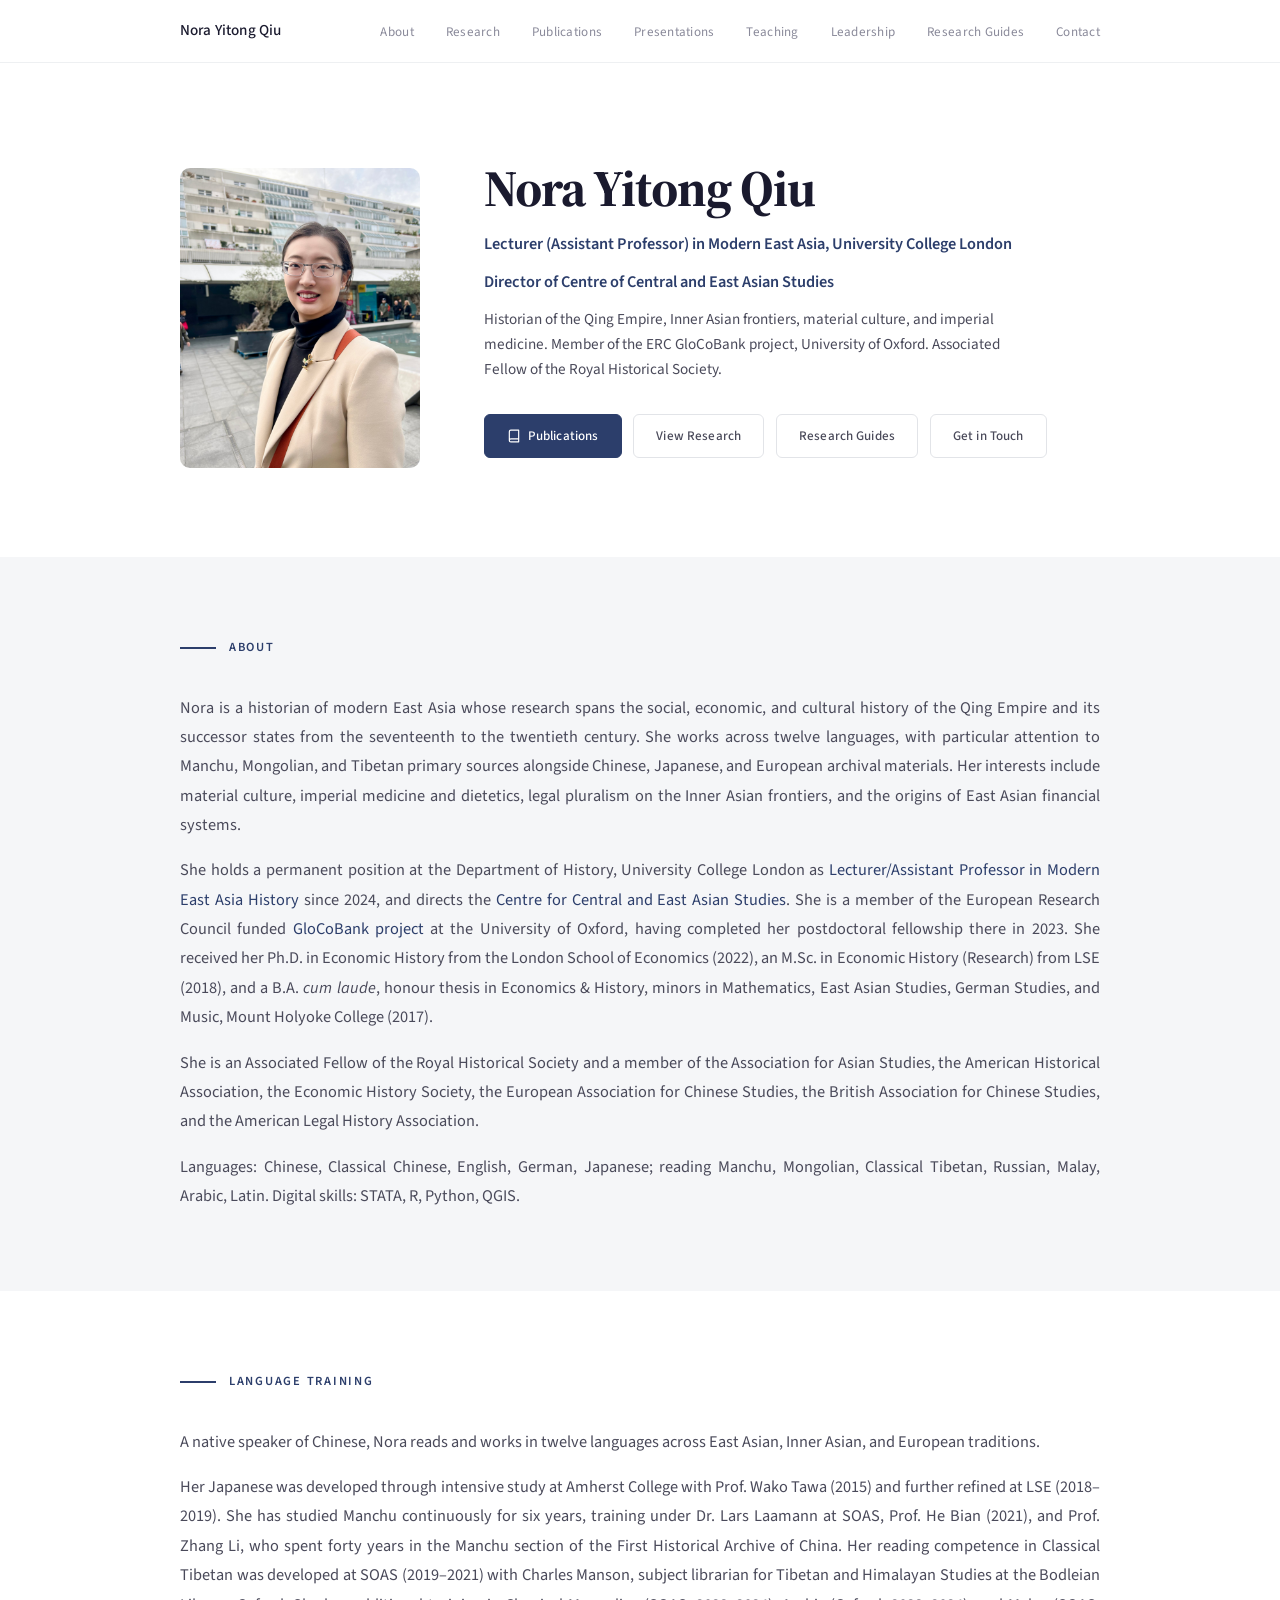
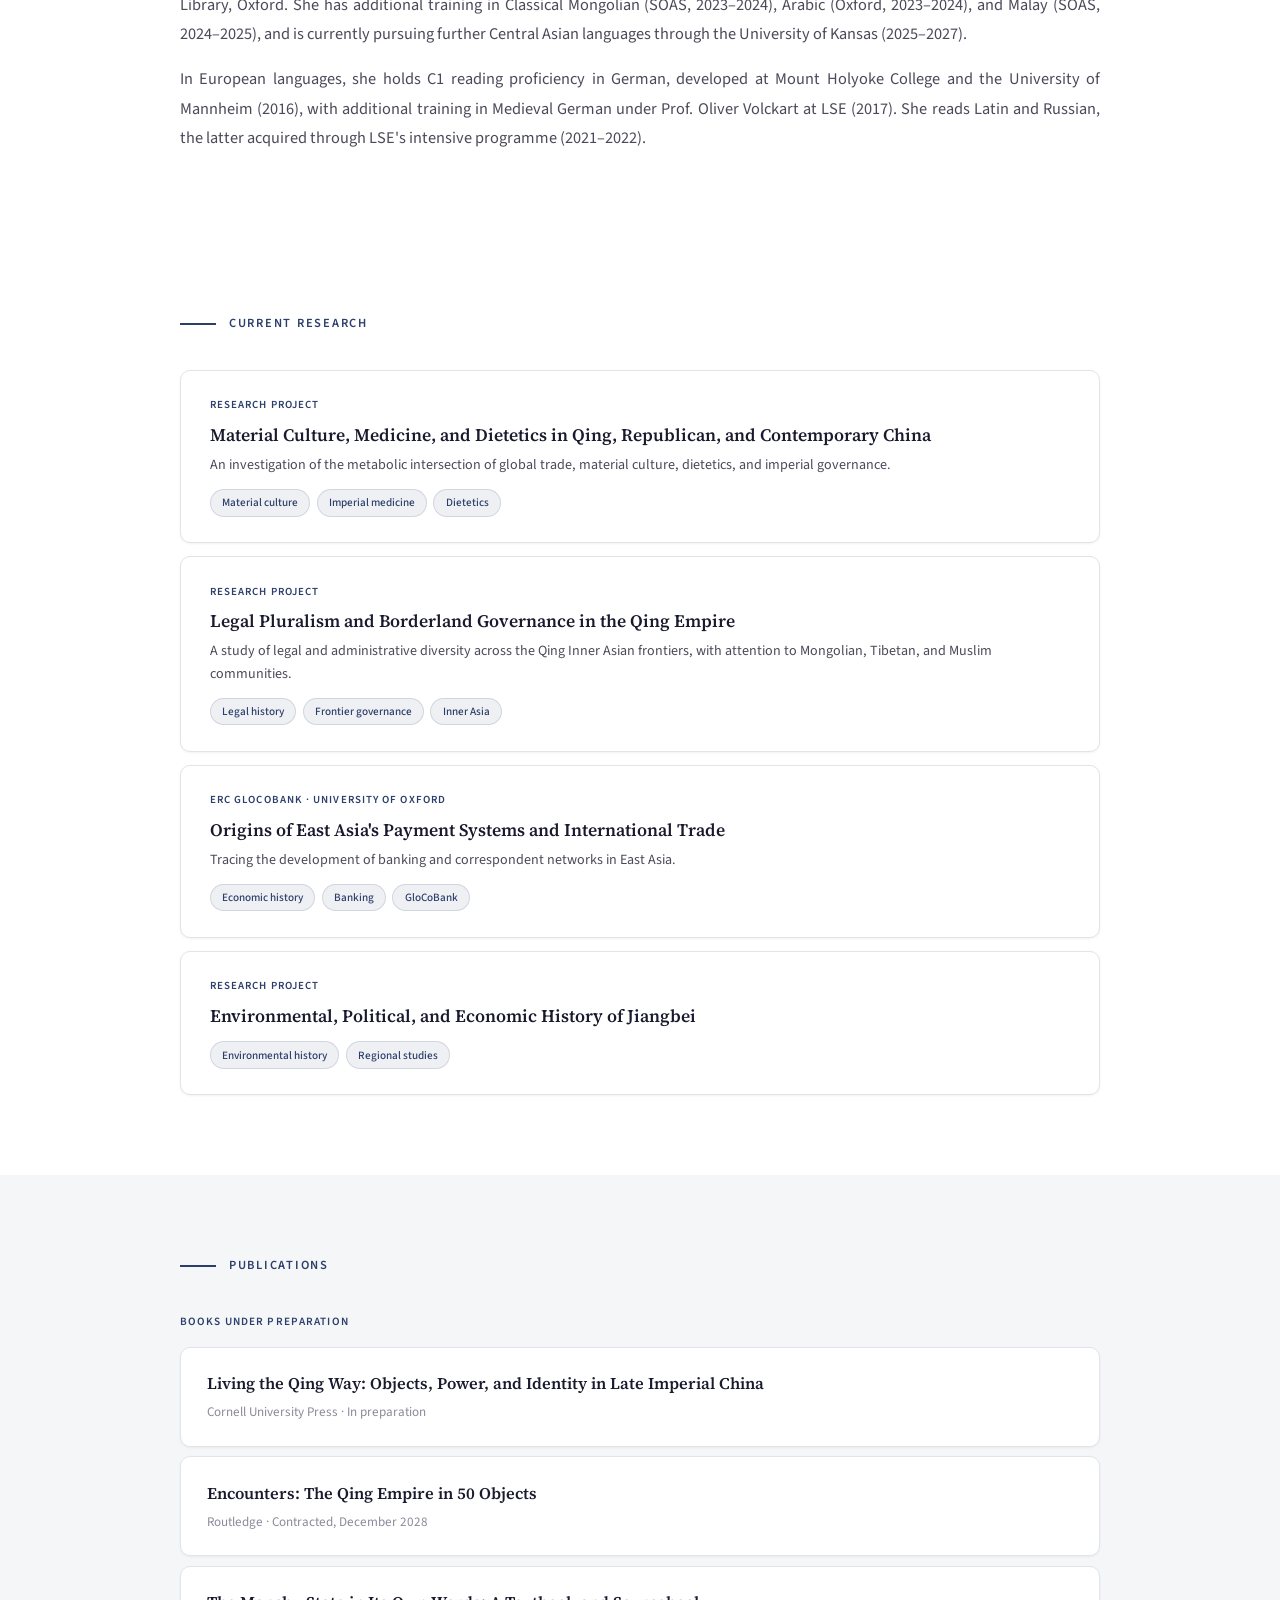
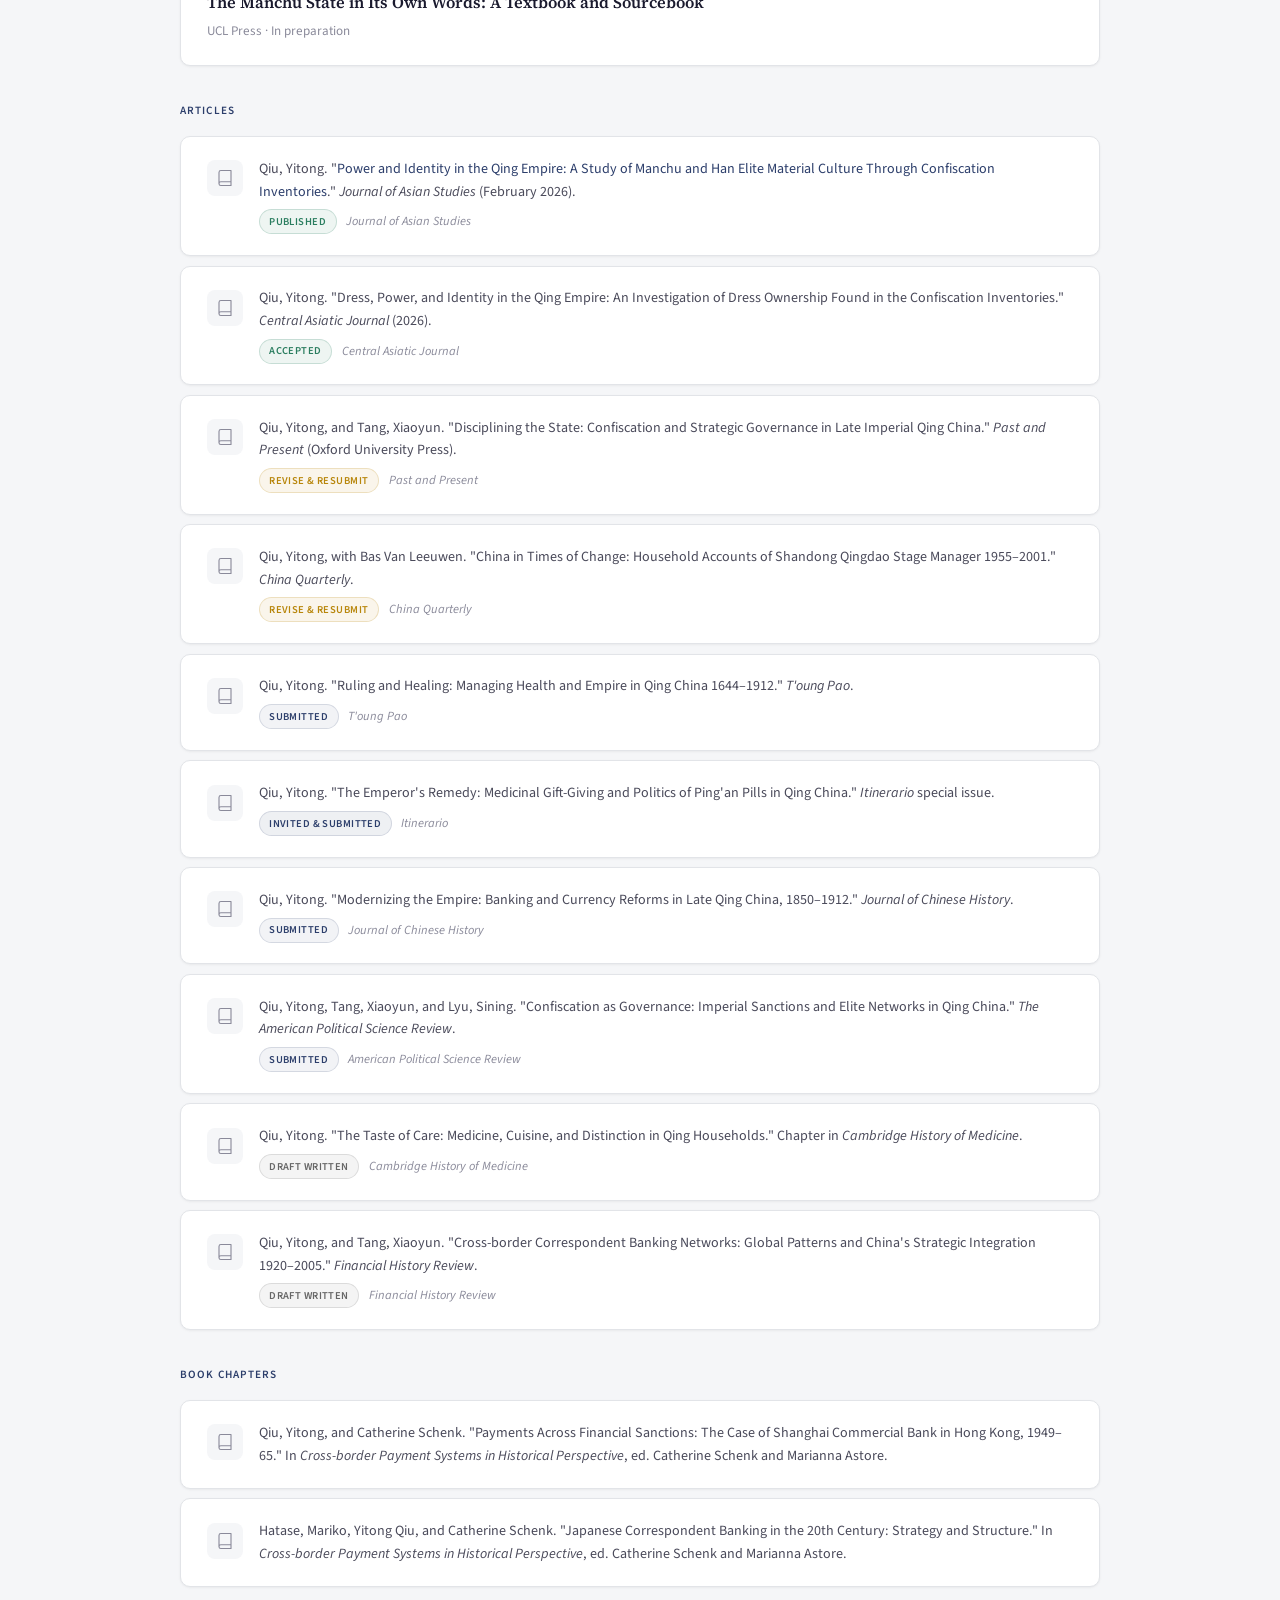
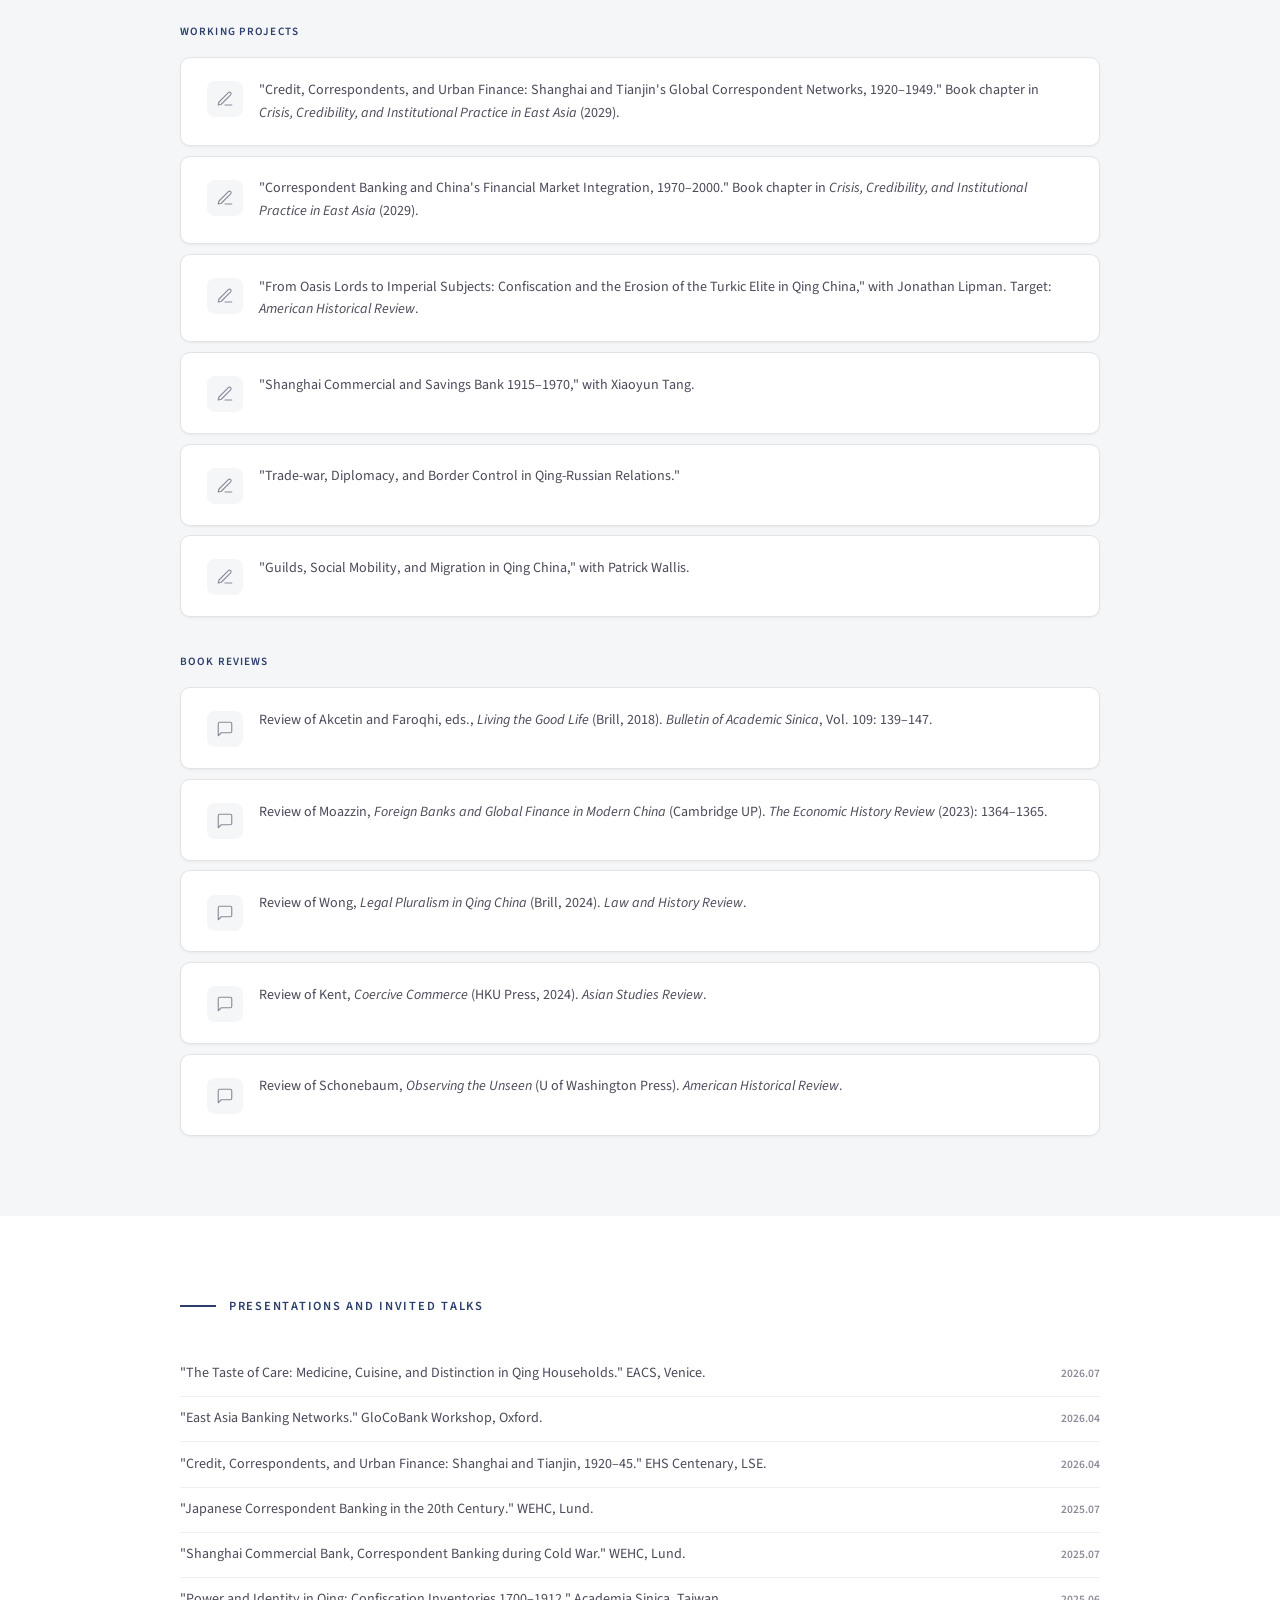
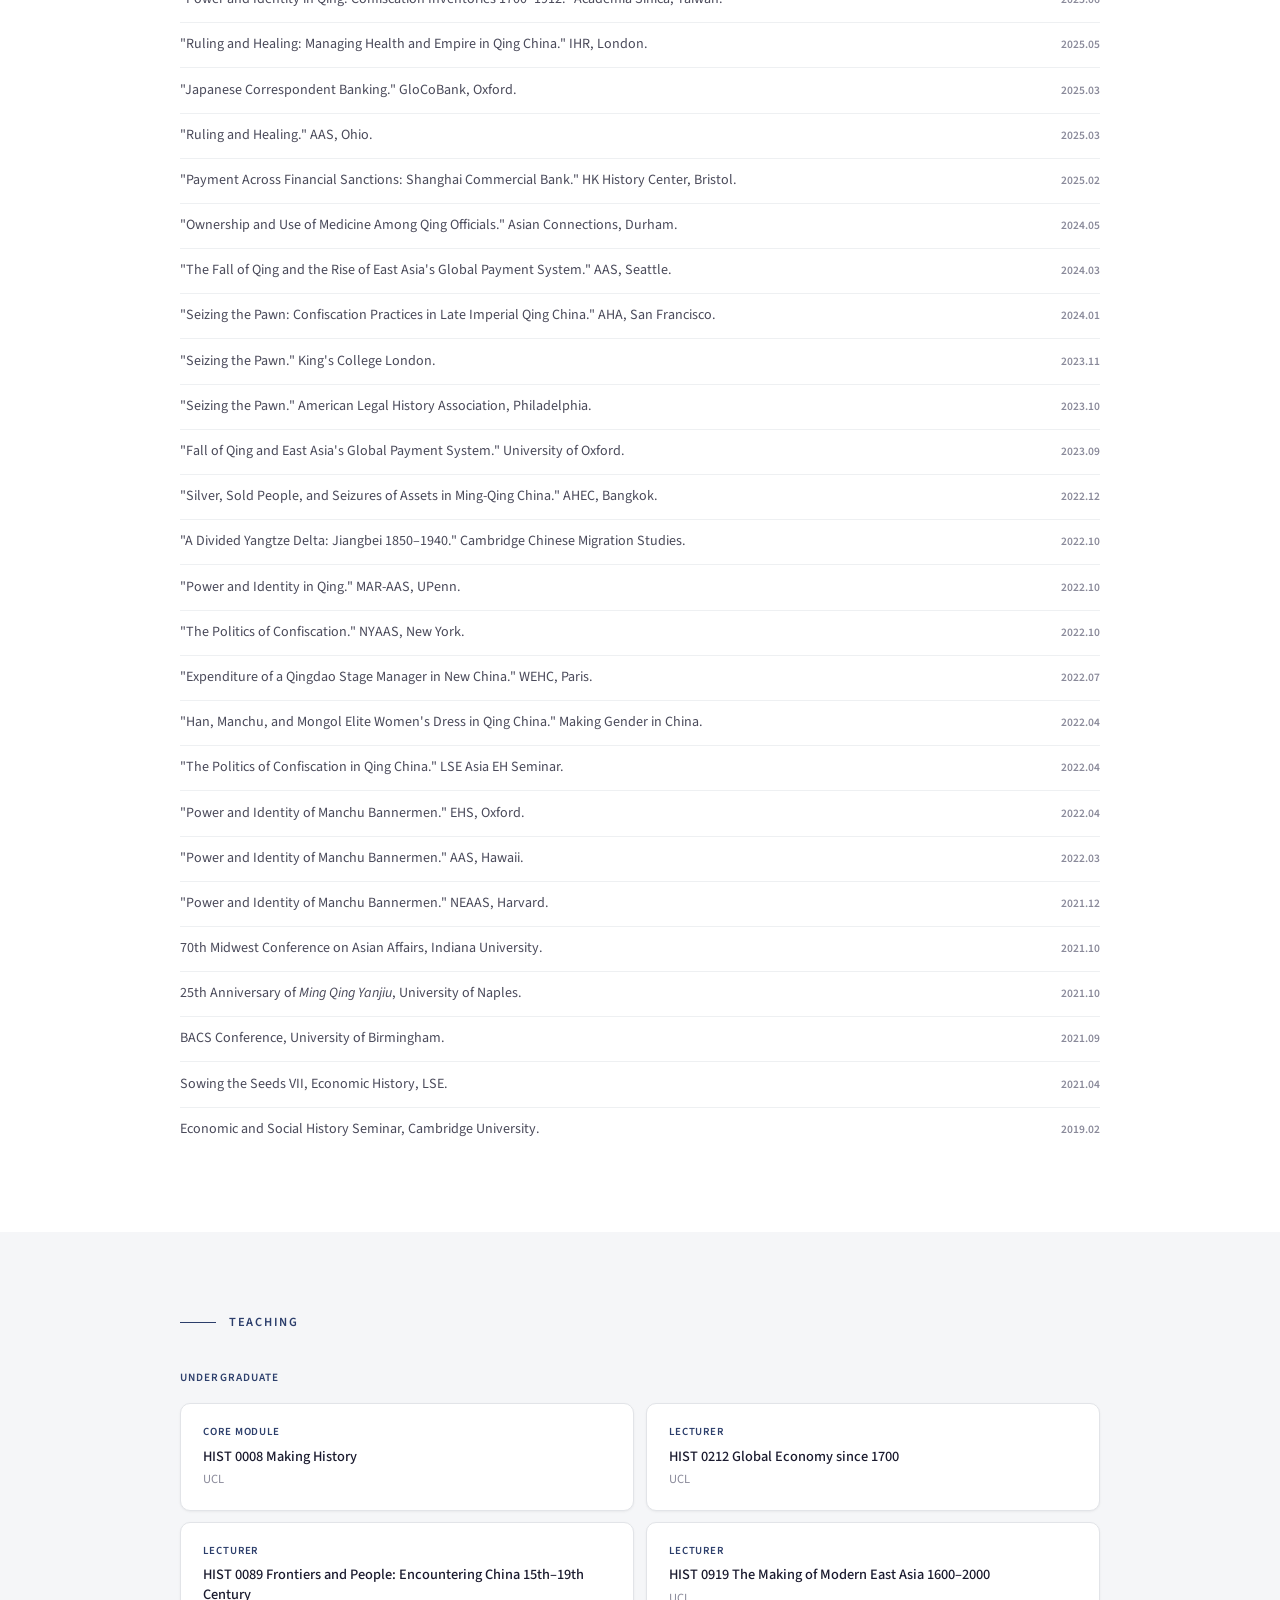
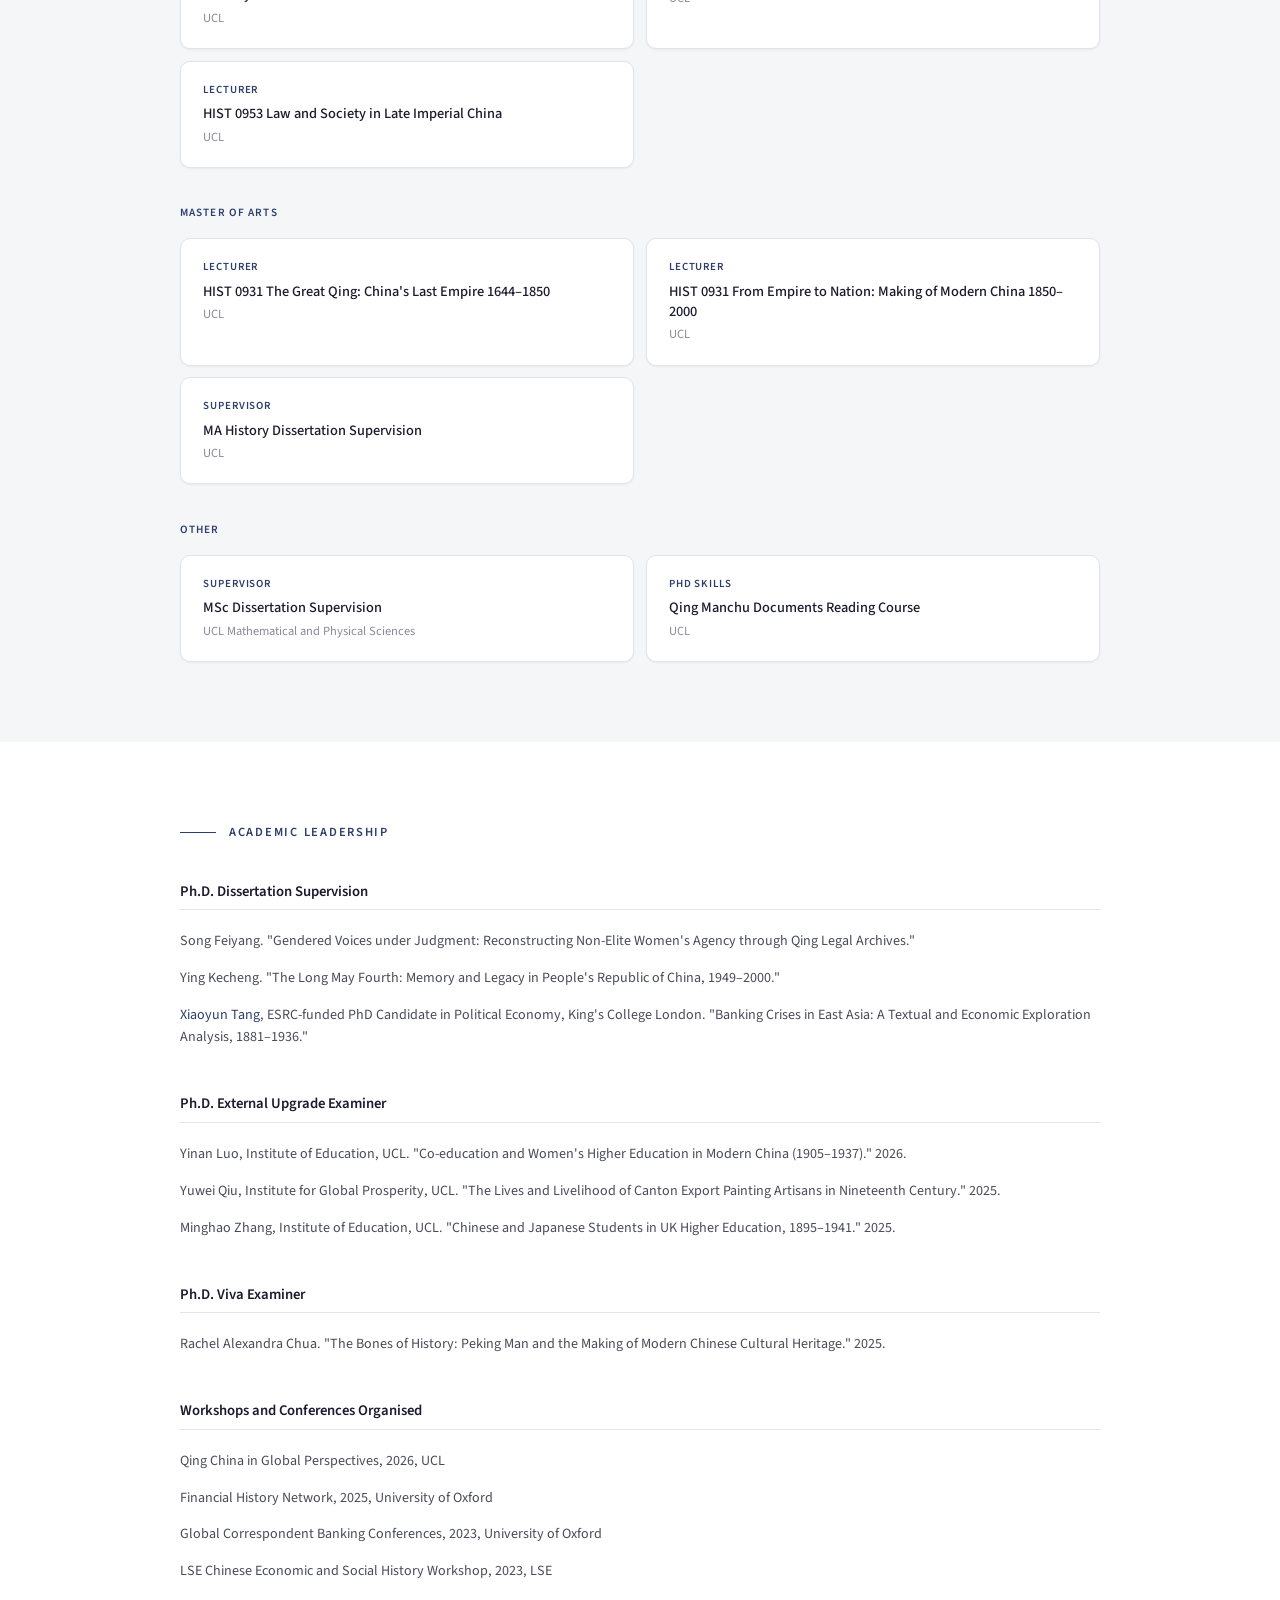
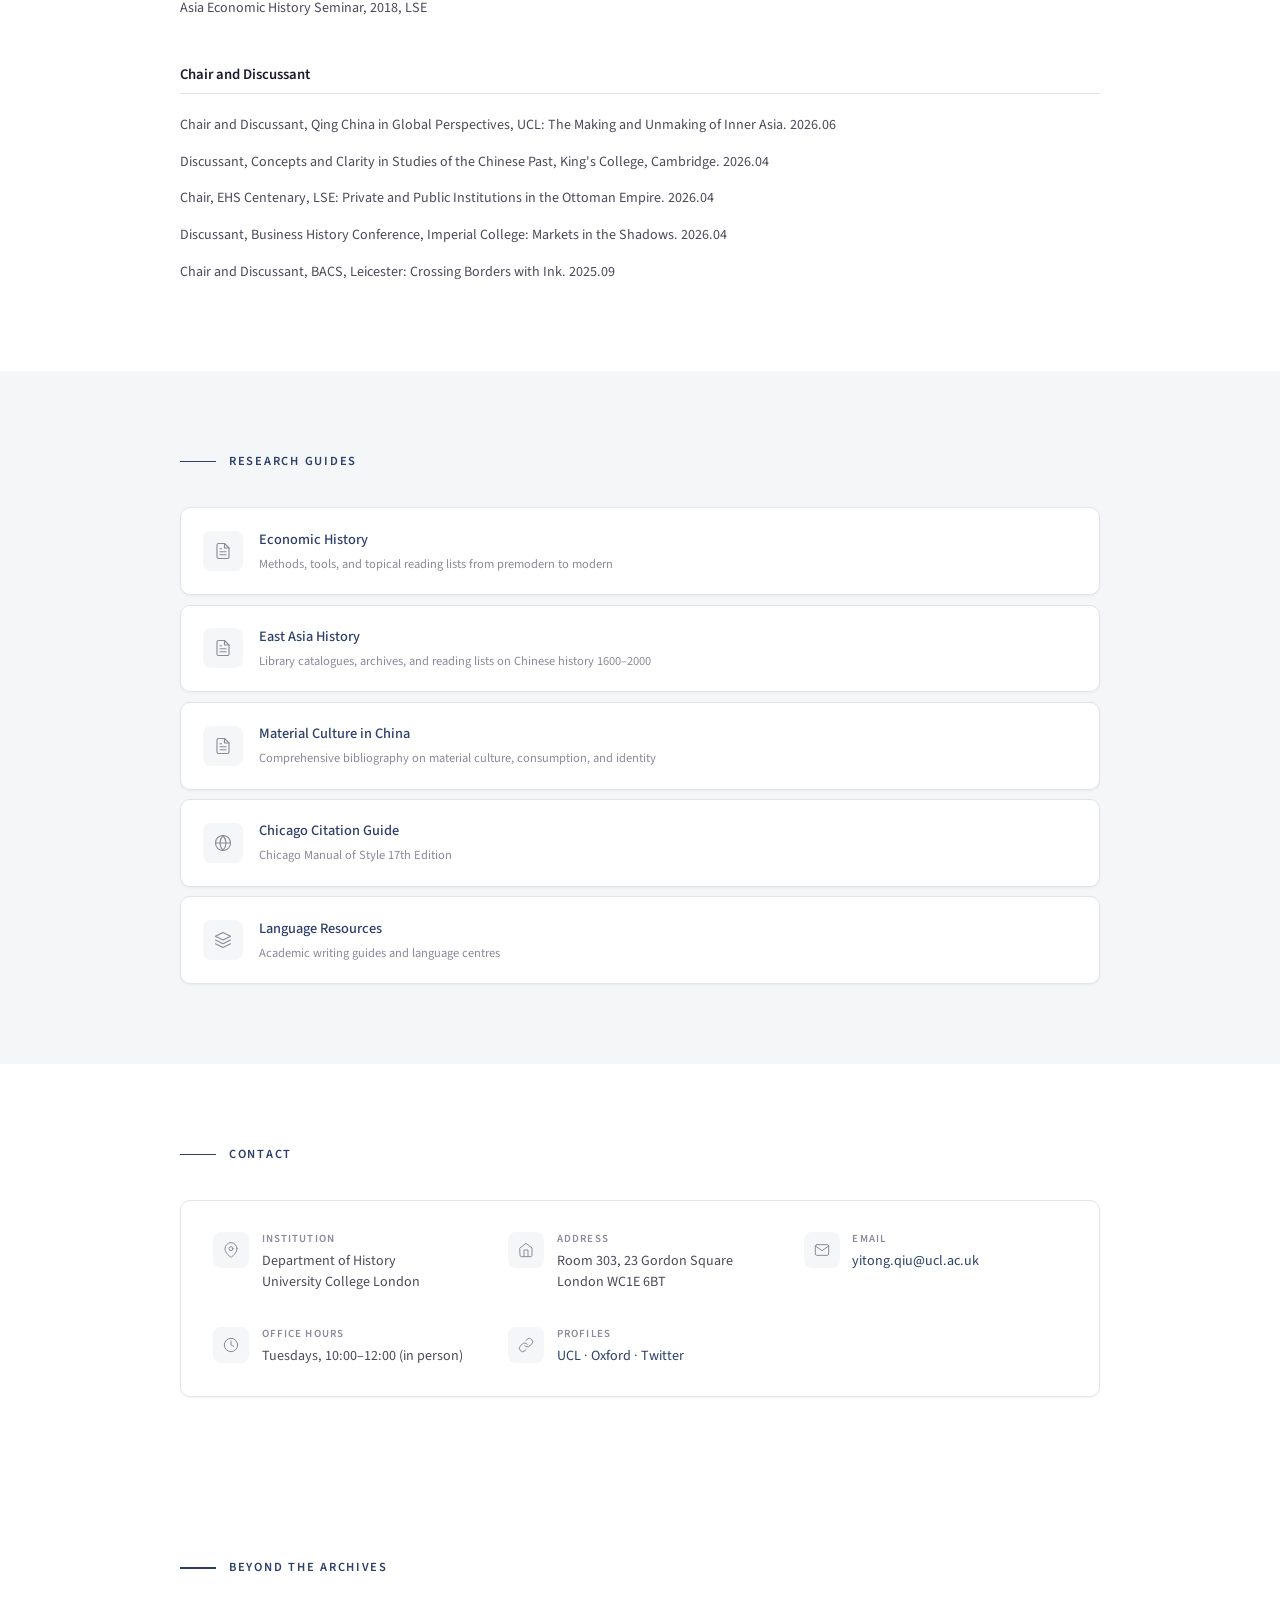
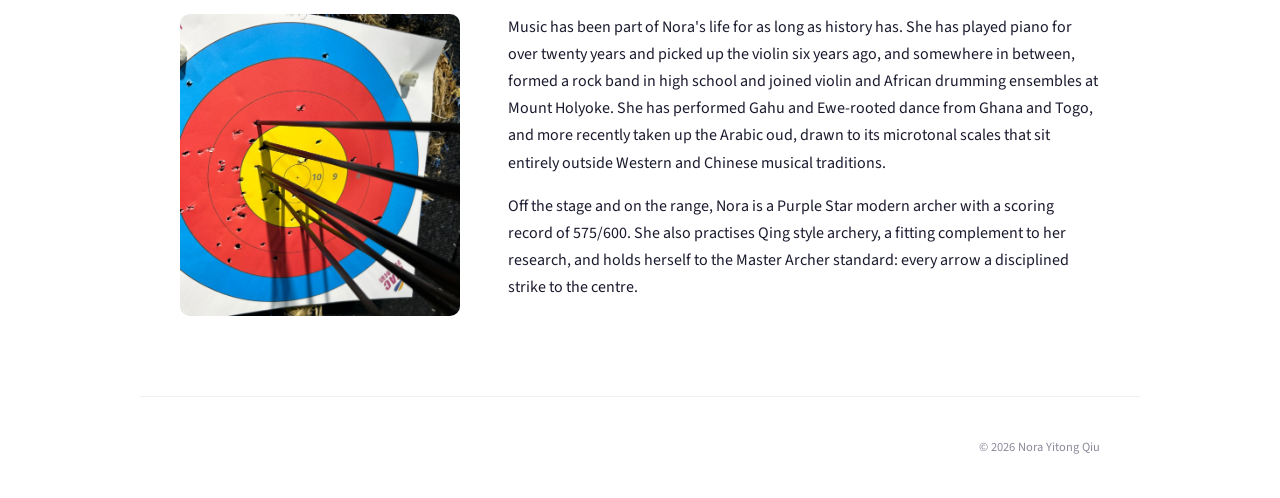
==== index.html @ 31fb81ed "Add files via upload" ====
<!DOCTYPE html>
<html lang="en">
<head>
  <meta charset="UTF-8" />
  <meta name="viewport" content="width=device-width, initial-scale=1.0" />
  <title>Nora Yitong Qiu | Historian</title>
  <link rel="preconnect" href="https://fonts.googleapis.com" />
  <link rel="preconnect" href="https://fonts.gstatic.com" crossorigin />
  <link href="https://fonts.googleapis.com/css2?family=Source+Sans+3:ital,wght@0,300;0,400;0,500;0,600;0,700;1,400;1,500&amp;family=Source+Serif+4:ital,wght@0,400;0,600;0,700;1,400&amp;display=swap" rel="stylesheet" />
  <style>
*, *::before, *::after { margin: 0; padding: 0; box-sizing: border-box; }

:root {
  --bg: #ffffff;
  --bg-alt: #f5f6f8;
  --ink: #1a1a2e;
  --ink-secondary: #4a4a5a;
  --ink-muted: #8a8a9a;
  --accent: #2c3e6b;
  --accent-light: #3d5a99;
  --accent-subtle: rgba(44, 62, 107, 0.08);
  --accent-border: rgba(44, 62, 107, 0.15);
  --green: #2a7d5f;
  --green-bg: rgba(42, 125, 95, 0.08);
  --green-border: rgba(42, 125, 95, 0.2);
  --amber: #b8860b;
  --amber-bg: rgba(184, 134, 11, 0.08);
  --amber-border: rgba(184, 134, 11, 0.2);
  --blue-bg: rgba(44, 62, 107, 0.06);
  --blue-border: rgba(44, 62, 107, 0.15);
  --border: #e2e4e8;
  --border-light: #eef0f2;
  --card-shadow: 0 1px 3px rgba(0,0,0,0.04), 0 1px 2px rgba(0,0,0,0.02);
  --card-radius: 10px;
}

html { scroll-behavior: smooth; font-size: 16px; }

body {
  font-family: 'Source Sans 3', 'Source Sans Pro', -apple-system, BlinkMacSystemFont, 'Segoe UI', sans-serif;
  color: var(--ink);
  background: var(--bg);
  line-height: 1.7;
  -webkit-font-smoothing: antialiased;
  -moz-osx-font-smoothing: grayscale;
}

/* ── NAV ── */
nav {
  position: fixed; top: 0; left: 0; right: 0; z-index: 100;
  background: rgba(255,255,255,0.95);
  backdrop-filter: blur(12px);
  -webkit-backdrop-filter: blur(12px);
  border-bottom: 1px solid var(--border-light);
  transition: box-shadow 0.3s;
}
nav.scrolled { box-shadow: 0 1px 8px rgba(0,0,0,0.06); }
.nav-inner {
  max-width: 1000px; margin: 0 auto;
  display: flex; align-items: center; justify-content: space-between;
  padding: 1.1rem 2.5rem;
}
.nav-name {
  font-size: 0.95rem; font-weight: 500;
  color: var(--ink); text-decoration: none;
  letter-spacing: 0.01em;
}
.nav-links { display: flex; gap: 2rem; list-style: none; }
.nav-links a {
  font-size: 0.82rem; font-weight: 400;
  color: var(--ink-muted); text-decoration: none;
  letter-spacing: 0.02em; transition: color 0.2s;
}
.nav-links a:hover { color: var(--ink); }
.nav-toggle { display: none; background: none; border: none; cursor: pointer; padding: 4px; }
.nav-toggle span { display: block; width: 20px; height: 1.5px; background: var(--ink-secondary); margin: 5px 0; border-radius: 1px; }

/* ── HERO ── */
.hero {
  padding: 10rem 2.5rem 5rem;
  max-width: 1000px; margin: 0 auto;
}
.hero-grid {
  display: grid; grid-template-columns: 240px 1fr; gap: 4rem; align-items: start;
}
.hero-text { min-width: 0; }
.hero h1 {
  font-family: 'Source Serif 4', 'Source Serif Pro', Georgia, 'Times New Roman', serif;
  font-size: 3.2rem; font-weight: 700;
  color: var(--ink); line-height: 1.1;
  margin-bottom: 1rem; letter-spacing: -0.02em;
}
.hero-subtitle {
  font-size: 1.02rem; font-weight: 600;
  color: var(--accent); line-height: 1.5;
  margin-bottom: 0.8rem;
}
.hero-desc {
  font-size: 0.95rem; color: var(--ink-secondary);
  line-height: 1.65; max-width: 560px; margin-bottom: 2rem;
}
.hero-photo { flex-shrink: 0; padding-top: 0.5rem; order: -1; }
.hero-photo img {
  width: 240px; height: 300px; object-fit: cover;
  border-radius: var(--card-radius);
}
.hero-actions { display: flex; gap: 0.7rem; flex-wrap: wrap; }
.btn {
  display: inline-flex; align-items: center; gap: 0.4rem;
  padding: 0.6rem 1.4rem;
  font-family: inherit; font-size: 0.82rem; font-weight: 500;
  text-decoration: none; border-radius: 6px;
  letter-spacing: 0.01em; transition: all 0.2s; cursor: pointer;
}
.btn-primary {
  background: var(--accent); color: #fff; border: 1px solid var(--accent);
}
.btn-primary:hover { background: #243356; border-color: #243356; }
.btn-secondary {
  background: transparent; color: var(--ink-secondary); border: 1px solid var(--border);
}
.btn-secondary:hover { border-color: var(--ink-muted); color: var(--ink); }

/* ── SECTIONS ── */
.section-white { background: var(--bg); }
.section-gray { background: var(--bg-alt); }

.section-inner {
  max-width: 1000px; margin: 0 auto;
  padding: 5rem 2.5rem;
}

/* ── SECTION LABEL (line + uppercase) ── */
.section-label {
  display: flex; align-items: center; gap: 0.8rem;
  margin-bottom: 2.2rem;
}
.section-label::before {
  content: '';
  width: 36px; height: 1.5px;
  background: var(--accent);
  flex-shrink: 0;
}
.section-label h2 {
  font-size: 0.78rem; font-weight: 600;
  text-transform: uppercase; letter-spacing: 0.14em;
  color: var(--accent);
}

/* ── SUB LABEL ── */
.sub-label {
  font-size: 0.7rem; font-weight: 600;
  text-transform: uppercase; letter-spacing: 0.1em;
  color: var(--accent);
  margin-bottom: 1rem; margin-top: 2.2rem;
}
.sub-label:first-child { margin-top: 0; }

/* ── ABOUT ── */
.about-text {
  max-width: 100%;
  font-size: 1.02rem; color: var(--ink-secondary);
  line-height: 1.8;
  text-align: justify;
}
.about-text p + p { margin-top: 1rem; }
.about-text a { color: var(--accent); text-decoration: none; }
.about-text a:hover { text-decoration: underline; }

/* ── CARDS (generic) ── */
.card {
  background: var(--bg);
  border: 1px solid var(--border);
  border-radius: var(--card-radius);
  padding: 1.5rem 1.7rem;
  box-shadow: var(--card-shadow);
}
.card + .card { margin-top: 0.8rem; }

/* ── RESEARCH CARDS ── */
.research-card {
  background: var(--bg);
  border: 1px solid var(--border);
  border-radius: var(--card-radius);
  padding: 1.6rem 1.8rem;
  box-shadow: var(--card-shadow);
  margin-bottom: 0.8rem;
}
.research-card:last-child { margin-bottom: 0; }
.research-card-label {
  font-size: 0.68rem; font-weight: 600;
  text-transform: uppercase; letter-spacing: 0.1em;
  color: var(--accent); margin-bottom: 0.5rem;
}
.research-card-title {
  font-family: 'Source Serif 4', 'Source Serif Pro', Georgia, serif;
  font-size: 1.1rem; font-weight: 600;
  color: var(--ink); line-height: 1.4; margin-bottom: 0.4rem;
}
.research-card-desc {
  font-size: 0.88rem; color: var(--ink-secondary); line-height: 1.6;
}
.tags { display: flex; gap: 0.4rem; flex-wrap: wrap; margin-top: 0.8rem; }
.tag {
  font-size: 0.7rem; font-weight: 500;
  padding: 0.2rem 0.7rem; border-radius: 999px;
  background: var(--accent-subtle); color: var(--accent);
  border: 1px solid var(--accent-border);
}

/* ── PUBLICATION ── */
.pub-item {
  background: var(--bg);
  border: 1px solid var(--border);
  border-radius: var(--card-radius);
  padding: 1.3rem 1.6rem;
  box-shadow: var(--card-shadow);
  margin-bottom: 0.6rem;
  display: flex; gap: 1rem; align-items: flex-start;
}
.pub-item:last-child { margin-bottom: 0; }
.pub-icon {
  flex-shrink: 0; width: 36px; height: 36px;
  background: var(--bg-alt); border-radius: 8px;
  display: flex; align-items: center; justify-content: center;
  margin-top: 0.15rem;
}
.pub-icon svg { width: 18px; height: 18px; color: var(--ink-muted); }
.pub-content { flex: 1; min-width: 0; }
.pub-citation {
  font-size: 0.88rem; color: var(--ink-secondary); line-height: 1.6;
}
.pub-citation em { font-style: italic; }
.pub-citation a { color: var(--accent); text-decoration: none; }
.pub-citation a:hover { text-decoration: underline; }
.pub-meta { display: flex; align-items: center; gap: 0.6rem; margin-top: 0.4rem; flex-wrap: wrap; }
.pub-status {
  display: inline-block;
  font-size: 0.66rem; font-weight: 600;
  text-transform: uppercase; letter-spacing: 0.04em;
  padding: 0.15rem 0.6rem; border-radius: 999px;
}
.pub-status.published { background: var(--green-bg); color: var(--green); border: 1px solid var(--green-border); }
.pub-status.accepted { background: var(--green-bg); color: var(--green); border: 1px solid var(--green-border); }
.pub-status.rr { background: var(--amber-bg); color: var(--amber); border: 1px solid var(--amber-border); }
.pub-status.submitted { background: var(--blue-bg); color: var(--accent); border: 1px solid var(--blue-border); }
.pub-status.invited { background: var(--accent-subtle); color: var(--accent); border: 1px solid var(--accent-border); }
.pub-status.draft { background: rgba(120,120,120,0.08); color: #666; border: 1px solid rgba(120,120,120,0.2); }
.pub-journal {
  font-size: 0.78rem; color: var(--ink-muted); font-style: italic;
}

/* ── BOOKS ── */
.book-card {
  background: var(--bg);
  border: 1px solid var(--border);
  border-radius: var(--card-radius);
  padding: 1.4rem 1.6rem;
  box-shadow: var(--card-shadow);
  margin-bottom: 0.6rem;
}
.book-card:last-child { margin-bottom: 0; }
.book-title {
  font-family: 'Source Serif 4', 'Source Serif Pro', Georgia, serif;
  font-size: 1.02rem; font-weight: 600;
  color: var(--ink); margin-bottom: 0.2rem;
}
.book-press { font-size: 0.82rem; color: var(--ink-muted); }

/* ── PRESENTATIONS ── */
.pres-item {
  padding: 0.7rem 0; border-bottom: 1px solid var(--border-light);
  font-size: 0.88rem; color: var(--ink-secondary); line-height: 1.55;
  display: flex; justify-content: space-between; gap: 1.5rem; align-items: baseline;
}
.pres-item:last-child { border-bottom: none; }
.pres-text { flex: 1; }
.pres-year {
  font-size: 0.72rem; color: var(--ink-muted); font-weight: 600;
  font-variant-numeric: tabular-nums; white-space: nowrap;
}

/* ── TEACHING ── */
.teaching-grid {
  display: grid; grid-template-columns: 1fr 1fr; gap: 0.7rem;
}
.teaching-card {
  background: var(--bg);
  border: 1px solid var(--border);
  border-radius: var(--card-radius);
  padding: 1.2rem 1.4rem;
  box-shadow: var(--card-shadow);
}
.teaching-role {
  font-size: 0.68rem; font-weight: 600;
  text-transform: uppercase; letter-spacing: 0.08em;
  color: var(--accent); margin-bottom: 0.3rem;
}
.teaching-course {
  font-size: 0.9rem; color: var(--ink); font-weight: 500; line-height: 1.4;
}
.teaching-course a { color: var(--accent); text-decoration: none; }
.teaching-course a:hover { text-decoration: underline; }
.teaching-inst { font-size: 0.78rem; color: var(--ink-muted); margin-top: 0.15rem; }

/* single column teaching for items that need full width */
.teaching-list .teaching-card { margin-bottom: 0.6rem; }
.teaching-list .teaching-card:last-child { margin-bottom: 0; }

/* ── LEADERSHIP ── */
.leadership-group { margin-bottom: 2.2rem; }
.leadership-group:last-child { margin-bottom: 0; }
.leadership-subtitle {
  font-size: 0.92rem; font-weight: 600; color: var(--ink);
  margin-bottom: 0.8rem; padding-bottom: 0.35rem;
  border-bottom: 1px solid var(--border);
}
.leadership-item {
  padding: 0.45rem 0; font-size: 0.88rem;
  color: var(--ink-secondary); line-height: 1.6;
}
.leadership-item a { color: var(--accent); text-decoration: none; }
.leadership-item a:hover { text-decoration: underline; }

/* ── RESOURCES ── */
.resource-item {
  background: var(--bg);
  border: 1px solid var(--border);
  border-radius: var(--card-radius);
  padding: 1.2rem 1.4rem;
  box-shadow: var(--card-shadow);
  margin-bottom: 0.6rem;
  display: flex; gap: 1rem; align-items: center;
}
.resource-item:last-child { margin-bottom: 0; }
.resource-icon {
  flex-shrink: 0; width: 40px; height: 40px;
  background: var(--bg-alt); border-radius: 8px;
  display: flex; align-items: center; justify-content: center;
}
.resource-icon svg { width: 18px; height: 18px; color: var(--ink-muted); }
.resource-info { flex: 1; }
.resource-title { font-size: 0.9rem; font-weight: 500; color: var(--ink); }
.resource-title a { color: var(--accent); text-decoration: none; }
.resource-title a:hover { text-decoration: underline; }
.resource-desc { font-size: 0.78rem; color: var(--ink-muted); margin-top: 0.1rem; }

/* ── CONTACT ── */
.contact-card {
  background: var(--bg);
  border: 1px solid var(--border);
  border-radius: var(--card-radius);
  padding: 1.8rem 2rem;
  box-shadow: var(--card-shadow);
  display: grid; grid-template-columns: repeat(auto-fit, minmax(200px, 1fr));
  gap: 2rem;
}
.contact-item { display: flex; gap: 0.8rem; align-items: flex-start; }
.contact-icon {
  flex-shrink: 0; width: 36px; height: 36px;
  background: var(--bg-alt); border-radius: 8px;
  display: flex; align-items: center; justify-content: center;
  margin-top: 0.1rem;
}
.contact-icon svg { width: 16px; height: 16px; color: var(--ink-muted); }
.contact-label {
  font-size: 0.68rem; font-weight: 600;
  text-transform: uppercase; letter-spacing: 0.1em;
  color: var(--ink-muted); margin-bottom: 0.15rem;
}
.contact-value { font-size: 0.88rem; color: var(--ink-secondary); line-height: 1.5; }
.contact-value a { color: var(--accent); text-decoration: none; }
.contact-value a:hover { text-decoration: underline; }

/* ── FOOTER ── */
footer {
  text-align: right; padding: 2.5rem 2.5rem;
  font-size: 0.78rem; color: var(--ink-muted);
  border-top: 1px solid var(--border-light);
  max-width: 1000px; margin: 0 auto;
}

/* ── PAGE HEADER (for subpages) ── */
.page-header { padding: 8rem 2.5rem 2rem; max-width: 1000px; margin: 0 auto; }
.page-header h1 {
  font-family: 'Source Serif 4', 'Source Serif Pro', Georgia, serif;
  font-size: 2.2rem; font-weight: 700;
  color: var(--ink); line-height: 1.2; letter-spacing: -0.01em;
}

/* ── RESOURCE PAGES ── */
.resource-section { margin-bottom: 3rem; }
.resource-section h2 {
  font-size: 1.15rem; font-weight: 700; color: var(--ink);
  margin-bottom: 1rem; padding-bottom: 0.4rem;
  border-bottom: 1px solid var(--border);
}
.resource-section h3 {
  font-size: 0.9rem; font-weight: 600;
  color: var(--ink); margin-top: 1.3rem; margin-bottom: 0.4rem;
}
.resource-section p, .resource-section li { font-size: 0.86rem; color: var(--ink-secondary); line-height: 1.6; }
.resource-section ul { list-style: none; }
.resource-section ul li { padding: 0.25rem 0; padding-left: 1rem; text-indent: -1rem; }
.resource-section a { color: var(--accent); text-decoration: none; }
.resource-section a:hover { text-decoration: underline; }
.resource-link-list li { padding: 0.5rem 0; border-bottom: 1px solid var(--border-light); text-indent: 0; padding-left: 0; }
.resource-link-list li:last-child { border-bottom: none; }

/* ── BIBLIOGRAPHY ── */
.bib-entry {
  font-size: 0.86rem; color: var(--ink-secondary); line-height: 1.6;
  padding: 0.4rem 0; border-bottom: 1px solid var(--border-light);
  text-indent: -1.5rem; padding-left: 1.5rem;
}
.bib-entry:last-child { border-bottom: none; }

/* ── FADE IN ── */
.fade-in { opacity: 0; transform: translateY(16px); transition: opacity 0.6s ease, transform 0.6s ease; }
.fade-in.visible { opacity: 1; transform: translateY(0); }

/* ── RESPONSIVE ── */
@media (max-width: 720px) {
  .hero { padding: 7.5rem 1.5rem 3rem; }
  .hero h1 { font-size: 2.2rem; }
  .hero-grid { grid-template-columns: 1fr; gap: 1.5rem; }
  .hero-photo img { width: 160px; height: 200px; }
  .section-inner { padding: 3.5rem 1.5rem; }
  .nav-inner { padding: 0.8rem 1.5rem; }
  .nav-links {
    display: none; flex-direction: column; gap: 0;
    position: absolute; top: 100%; left: 0; right: 0;
    background: rgba(255,255,255,0.98);
    border-bottom: 1px solid var(--border); padding: 0.5rem 0;
  }
  .nav-links.open { display: flex; }
  .nav-links a { padding: 0.6rem 1.5rem; display: block; }
  .nav-toggle { display: block; }
  .teaching-grid { grid-template-columns: 1fr; }
  .page-header { padding: 7rem 1.5rem 1.5rem; }
  .page-header h1 { font-size: 1.6rem; }
  .contact-card { grid-template-columns: 1fr; }
  .pub-item { flex-direction: column; gap: 0.5rem; }
  .pub-icon { display: none; }
}

</style>
</head>
<body>

<!-- NAV -->
<nav id="navbar"><div class="nav-inner">
  <a href="index.html" class="nav-name">Nora Yitong Qiu</a>
  <button class="nav-toggle" aria-label="Menu" onclick="document.querySelector('.nav-links').classList.toggle('open')"><span></span><span></span><span></span></button>
  <ul class="nav-links">
    <li><a href="#about">About</a></li>
    <li><a href="#research">Research</a></li>
    <li><a href="#publications">Publications</a></li>
    <li><a href="#presentations">Presentations</a></li>
    <li><a href="#teaching">Teaching</a></li>
    <li><a href="#leadership">Leadership</a></li>
    <li><a href="#resources">Research Guides</a></li>
    <li><a href="#contact">Contact</a></li>
  </ul>
</div></nav>

<!-- HERO -->
<header class="hero">
  <div class="hero-grid fade-in">
    <div class="hero-text">
      <h1><a href="https://www.ucl.ac.uk/social-historical-sciences/history/people/academic-staff/dr-nora-yitong-qiu" target="_blank" rel="noopener noreferrer" style="color: inherit; text-decoration: none;">Nora Yitong Qiu</a></h1>
      <p class="hero-subtitle">Lecturer (Assistant Professor) in Modern East Asia, University College London</p>
      <p class="hero-subtitle"><a href="https://www.ucl.ac.uk/social-historical-sciences/history/research/research-projects-and-centres/centre-central-and-east-asian-studies#:~:text=Anchored%20at%20UCL%2C%20department%20of,modern%20period%20to%20the%20present." target="_blank" rel="noopener noreferrer" style="color: inherit; text-decoration: none;">Director of Centre of Central and East Asian Studies</a></p>
      <p class="hero-desc">Historian of the Qing Empire, Inner Asian frontiers, material culture, and imperial medicine. Member of the ERC GloCoBank project, University of Oxford. Associated Fellow of the Royal Historical Society.</p>
      <div class="hero-actions">
        <a href="#publications" class="btn btn-primary">
          <svg width="14" height="14" viewBox="0 0 24 24" fill="none" stroke="currentColor" stroke-width="2" stroke-linecap="round" stroke-linejoin="round"><path d="M4 19.5v-15A2.5 2.5 0 0 1 6.5 2H20v20H6.5a2.5 2.5 0 0 1 0-5H20"/></svg>
          Publications
        </a>
        <a href="#research" class="btn btn-secondary">View Research</a>
        <a href="#resources" class="btn btn-secondary">Research Guides</a>
        <a href="#contact" class="btn btn-secondary">Get in Touch</a>
      </div>
    </div>
    <div class="hero-photo">
      <img src="[data-uri]" alt="Dr. Nora Yitong Qiu" />
    </div>
  </div>
</header>

<!-- ABOUT -->
<section class="section-gray" id="about">
  <div class="section-inner fade-in">
    <div class="section-label"><h2>About</h2></div>
    <div class="about-text">
      <p>Nora is a historian of modern East Asia whose research spans the social, economic, and cultural history of the Qing Empire and its successor states from the seventeenth to the twentieth century. She works across twelve languages, with particular attention to Manchu, Mongolian, and Tibetan primary sources alongside Chinese, Japanese, and European archival materials. Her interests include material culture, imperial medicine and dietetics, legal pluralism on the Inner Asian frontiers, and the origins of East Asian financial systems.</p>
      <p>She holds a permanent position at the Department of History, University College London as <a href="https://www.ucl.ac.uk/social-historical-sciences/history/people/academic-staff/dr-nora-yitong-qiu" target="_blank" rel="noopener noreferrer">Lecturer/Assistant Professor in Modern East Asia History</a> since 2024, and directs the <a href="https://www.ucl.ac.uk/social-historical-sciences/history/research/research-projects-and-centres/centre-central-and-east-asian-studies">Centre for Central and East Asian Studies</a>. She is a member of the European Research Council funded <a href="https://glocobank.web.ox.ac.uk/" target="_blank" rel="noopener noreferrer">GloCoBank project</a> at the University of Oxford, having completed her postdoctoral fellowship there in 2023. She received her Ph.D. in Economic History from the London School of Economics (2022), an M.Sc. in Economic History (Research) from LSE (2018), and a B.A. <em>cum laude</em>, honour thesis in Economics &amp; History, minors in Mathematics, East Asian Studies, German Studies, and Music, Mount Holyoke College (2017).</p>
      <p>She is an Associated Fellow of the Royal Historical Society and a member of the Association for Asian Studies, the American Historical Association, the Economic History Society, the European Association for Chinese Studies, the British Association for Chinese Studies, and the American Legal History Association.</p>
      <p>Languages: Chinese, Classical Chinese, English, German, Japanese; reading Manchu, Mongolian, Classical Tibetan, Russian, Malay, Arabic, Latin. Digital skills: STATA, R, Python, QGIS.</p>
    </div>
  </div>
</section>

<!-- LANGUAGE TRAINING -->
<section class="section-white" id="languages">
  <div class="section-inner fade-in">
    <div class="section-label"><h2>Language Training</h2></div>
    <div class="about-text">
      <p>A native speaker of Chinese, Nora reads and works in twelve languages across East Asian, Inner Asian, and European traditions.</p>
      <p style="margin-top: 1rem;">Her Japanese was developed through intensive study at Amherst College with Prof. Wako Tawa (2015) and further refined at LSE (2018–2019). She has studied Manchu continuously for six years, training under Dr. Lars Laamann at SOAS, Prof. He Bian (2021), and Prof. Zhang Li, who spent forty years in the Manchu section of the First Historical Archive of China. Her reading competence in Classical Tibetan was developed at SOAS (2019–2021) with Charles Manson, subject librarian for Tibetan and Himalayan Studies at the Bodleian Library, Oxford. She has additional training in Classical Mongolian (SOAS, 2023–2024), Arabic (Oxford, 2023–2024), and Malay (SOAS, 2024–2025), and is currently pursuing further Central Asian languages through the University of Kansas (2025–2027).</p>
      <p style="margin-top: 1rem;">In European languages, she holds C1 reading proficiency in German, developed at Mount Holyoke College and the University of Mannheim (2016), with additional training in Medieval German under Prof. Oliver Volckart at LSE (2017). She reads Latin and Russian, the latter acquired through LSE's intensive programme (2021–2022).</p>
    </div>
  </div>
</section>

<!-- RESEARCH -->
<section class="section-white" id="research">
  <div class="section-inner fade-in">
    <div class="section-label"><h2>Current Research</h2></div>

    <div class="research-card">
      <div class="research-card-label">Research Project</div>
      <div class="research-card-title">Material Culture, Medicine, and Dietetics in Qing, Republican, and Contemporary China</div>
      <p class="research-card-desc">An investigation of the metabolic intersection of global trade, material culture, dietetics, and imperial governance.</p>
      <div class="tags"><span class="tag">Material culture</span><span class="tag">Imperial medicine</span><span class="tag">Dietetics</span></div>
    </div>

    <div class="research-card">
      <div class="research-card-label">Research Project</div>
      <div class="research-card-title">Legal Pluralism and Borderland Governance in the Qing Empire</div>
      <p class="research-card-desc">A study of legal and administrative diversity across the Qing Inner Asian frontiers, with attention to Mongolian, Tibetan, and Muslim communities.</p>
      <div class="tags"><span class="tag">Legal history</span><span class="tag">Frontier governance</span><span class="tag">Inner Asia</span></div>
    </div>

    <div class="research-card">
      <div class="research-card-label">ERC GloCoBank · University of Oxford</div>
      <div class="research-card-title">Origins of East Asia's Payment Systems and International Trade</div>
      <p class="research-card-desc">Tracing the development of banking and correspondent networks in East Asia.</p>
      <div class="tags"><span class="tag">Economic history</span><span class="tag">Banking</span><span class="tag">GloCoBank</span></div>
    </div>

    <div class="research-card">
      <div class="research-card-label">Research Project</div>
      <div class="research-card-title">Environmental, Political, and Economic History of Jiangbei</div>
      <div class="tags"><span class="tag">Environmental history</span><span class="tag">Regional studies</span></div>
    </div>
  </div>
</section>

<!-- PUBLICATIONS -->
<section class="section-gray" id="publications">
  <div class="section-inner fade-in">
    <div class="section-label"><h2>Publications</h2></div>

    <div class="sub-label">Books Under Preparation</div>

    <div class="book-card">
      <div class="book-title">Living the Qing Way: Objects, Power, and Identity in Late Imperial China</div>
      <div class="book-press">Cornell University Press · In preparation</div>
    </div>
    <div class="book-card">
      <div class="book-title">Encounters: The Qing Empire in 50 Objects</div>
      <div class="book-press">Routledge · Contracted, December 2028</div>
    </div>
    <div class="book-card">
      <div class="book-title">The Manchu State in Its Own Words: A Textbook and Sourcebook</div>
      <div class="book-press">UCL Press · In preparation</div>
    </div>

    <div class="sub-label">Articles</div>

    <div class="pub-item">
      <div class="pub-icon"><svg viewBox="0 0 24 24" fill="none" stroke="currentColor" stroke-width="1.5" stroke-linecap="round" stroke-linejoin="round"><path d="M4 19.5v-15A2.5 2.5 0 0 1 6.5 2H20v20H6.5a2.5 2.5 0 0 1 0-5H20"/></svg></div>
      <div class="pub-content">
        <p class="pub-citation">Qiu, Yitong. "<a href="https://read.dukeupress.edu/journal-of-asian-studies/article-abstract/doi/10.1215/00219118-12257597/407146/Power-and-Identity-in-the-Qing-EmpireA-Study-of?redirectedFrom=PDF" target="_blank" rel="noopener noreferrer">Power and Identity in the Qing Empire: A Study of Manchu and Han Elite Material Culture Through Confiscation Inventories</a>." <em>Journal of Asian Studies</em> (February 2026).</p>
        <div class="pub-meta"><span class="pub-status published">Published</span><span class="pub-journal">Journal of Asian Studies</span></div>
      </div>
    </div>

    <div class="pub-item">
      <div class="pub-icon"><svg viewBox="0 0 24 24" fill="none" stroke="currentColor" stroke-width="1.5" stroke-linecap="round" stroke-linejoin="round"><path d="M4 19.5v-15A2.5 2.5 0 0 1 6.5 2H20v20H6.5a2.5 2.5 0 0 1 0-5H20"/></svg></div>
      <div class="pub-content">
        <p class="pub-citation">Qiu, Yitong. "Dress, Power, and Identity in the Qing Empire: An Investigation of Dress Ownership Found in the Confiscation Inventories." <em>Central Asiatic Journal</em> (2026).</p>
        <div class="pub-meta"><span class="pub-status accepted">Accepted</span><span class="pub-journal">Central Asiatic Journal</span></div>
      </div>
    </div>

    <div class="pub-item">
      <div class="pub-icon"><svg viewBox="0 0 24 24" fill="none" stroke="currentColor" stroke-width="1.5" stroke-linecap="round" stroke-linejoin="round"><path d="M4 19.5v-15A2.5 2.5 0 0 1 6.5 2H20v20H6.5a2.5 2.5 0 0 1 0-5H20"/></svg></div>
      <div class="pub-content">
        <p class="pub-citation">Qiu, Yitong, and Tang, Xiaoyun. "Disciplining the State: Confiscation and Strategic Governance in Late Imperial Qing China." <em>Past and Present</em> (Oxford University Press).</p>
        <div class="pub-meta"><span class="pub-status rr">Revise &amp; Resubmit</span><span class="pub-journal">Past and Present</span></div>
      </div>
    </div>

    <div class="pub-item">
      <div class="pub-icon"><svg viewBox="0 0 24 24" fill="none" stroke="currentColor" stroke-width="1.5" stroke-linecap="round" stroke-linejoin="round"><path d="M4 19.5v-15A2.5 2.5 0 0 1 6.5 2H20v20H6.5a2.5 2.5 0 0 1 0-5H20"/></svg></div>
      <div class="pub-content">
        <p class="pub-citation">Qiu, Yitong, with Bas Van Leeuwen. "China in Times of Change: Household Accounts of Shandong Qingdao Stage Manager 1955–2001." <em>China Quarterly</em>.</p>
        <div class="pub-meta"><span class="pub-status rr">Revise &amp; Resubmit</span><span class="pub-journal">China Quarterly</span></div>
      </div>
    </div>

    <div class="pub-item">
      <div class="pub-icon"><svg viewBox="0 0 24 24" fill="none" stroke="currentColor" stroke-width="1.5" stroke-linecap="round" stroke-linejoin="round"><path d="M4 19.5v-15A2.5 2.5 0 0 1 6.5 2H20v20H6.5a2.5 2.5 0 0 1 0-5H20"/></svg></div>
      <div class="pub-content">
        <p class="pub-citation">Qiu, Yitong. "Ruling and Healing: Managing Health and Empire in Qing China 1644–1912." <em>T'oung Pao</em>.</p>
        <div class="pub-meta"><span class="pub-status submitted">Submitted</span><span class="pub-journal">T'oung Pao</span></div>
      </div>
    </div>

    <div class="pub-item">
      <div class="pub-icon"><svg viewBox="0 0 24 24" fill="none" stroke="currentColor" stroke-width="1.5" stroke-linecap="round" stroke-linejoin="round"><path d="M4 19.5v-15A2.5 2.5 0 0 1 6.5 2H20v20H6.5a2.5 2.5 0 0 1 0-5H20"/></svg></div>
      <div class="pub-content">
        <p class="pub-citation">Qiu, Yitong. "The Emperor's Remedy: Medicinal Gift-Giving and Politics of Ping'an Pills in Qing China." <em>Itinerario</em> special issue.</p>
        <div class="pub-meta"><span class="pub-status invited">Invited &amp; Submitted</span><span class="pub-journal">Itinerario</span></div>
      </div>
    </div>

    <div class="pub-item">
      <div class="pub-icon"><svg viewBox="0 0 24 24" fill="none" stroke="currentColor" stroke-width="1.5" stroke-linecap="round" stroke-linejoin="round"><path d="M4 19.5v-15A2.5 2.5 0 0 1 6.5 2H20v20H6.5a2.5 2.5 0 0 1 0-5H20"/></svg></div>
      <div class="pub-content">
        <p class="pub-citation">Qiu, Yitong. "Modernizing the Empire: Banking and Currency Reforms in Late Qing China, 1850–1912." <em>Journal of Chinese History</em>.</p>
        <div class="pub-meta"><span class="pub-status submitted">Submitted</span><span class="pub-journal">Journal of Chinese History</span></div>
      </div>
    </div>

    <div class="pub-item">
      <div class="pub-icon"><svg viewBox="0 0 24 24" fill="none" stroke="currentColor" stroke-width="1.5" stroke-linecap="round" stroke-linejoin="round"><path d="M4 19.5v-15A2.5 2.5 0 0 1 6.5 2H20v20H6.5a2.5 2.5 0 0 1 0-5H20"/></svg></div>
      <div class="pub-content">
        <p class="pub-citation">Qiu, Yitong, Tang, Xiaoyun, and Lyu, Sining. "Confiscation as Governance: Imperial Sanctions and Elite Networks in Qing China." <em>The American Political Science Review</em>.</p>
        <div class="pub-meta"><span class="pub-status submitted">Submitted</span><span class="pub-journal">American Political Science Review</span></div>
      </div>
    </div>

    <div class="pub-item">
      <div class="pub-icon"><svg viewBox="0 0 24 24" fill="none" stroke="currentColor" stroke-width="1.5" stroke-linecap="round" stroke-linejoin="round"><path d="M4 19.5v-15A2.5 2.5 0 0 1 6.5 2H20v20H6.5a2.5 2.5 0 0 1 0-5H20"/></svg></div>
      <div class="pub-content">
        <p class="pub-citation">Qiu, Yitong. "The Taste of Care: Medicine, Cuisine, and Distinction in Qing Households." Chapter in <em>Cambridge History of Medicine</em>.</p>
        <div class="pub-meta"><span class="pub-status draft">Draft Written</span><span class="pub-journal">Cambridge History of Medicine</span></div>
      </div>
    </div>

    <div class="pub-item">
      <div class="pub-icon"><svg viewBox="0 0 24 24" fill="none" stroke="currentColor" stroke-width="1.5" stroke-linecap="round" stroke-linejoin="round"><path d="M4 19.5v-15A2.5 2.5 0 0 1 6.5 2H20v20H6.5a2.5 2.5 0 0 1 0-5H20"/></svg></div>
      <div class="pub-content">
        <p class="pub-citation">Qiu, Yitong, and Tang, Xiaoyun. "Cross-border Correspondent Banking Networks: Global Patterns and China's Strategic Integration 1920–2005." <em>Financial History Review</em>.</p>
        <div class="pub-meta"><span class="pub-status draft">Draft Written</span><span class="pub-journal">Financial History Review</span></div>
      </div>
    </div>

    <div class="sub-label">Book Chapters</div>

    <div class="pub-item">
      <div class="pub-icon"><svg viewBox="0 0 24 24" fill="none" stroke="currentColor" stroke-width="1.5" stroke-linecap="round" stroke-linejoin="round"><path d="M4 19.5v-15A2.5 2.5 0 0 1 6.5 2H20v20H6.5a2.5 2.5 0 0 1 0-5H20"/></svg></div>
      <div class="pub-content">
        <p class="pub-citation">Qiu, Yitong, and Catherine Schenk. "Payments Across Financial Sanctions: The Case of Shanghai Commercial Bank in Hong Kong, 1949–65." In <em>Cross-border Payment Systems in Historical Perspective</em>, ed. Catherine Schenk and Marianna Astore.</p>
      </div>
    </div>

    <div class="pub-item">
      <div class="pub-icon"><svg viewBox="0 0 24 24" fill="none" stroke="currentColor" stroke-width="1.5" stroke-linecap="round" stroke-linejoin="round"><path d="M4 19.5v-15A2.5 2.5 0 0 1 6.5 2H20v20H6.5a2.5 2.5 0 0 1 0-5H20"/></svg></div>
      <div class="pub-content">
        <p class="pub-citation">Hatase, Mariko, Yitong Qiu, and Catherine Schenk. "Japanese Correspondent Banking in the 20th Century: Strategy and Structure." In <em>Cross-border Payment Systems in Historical Perspective</em>, ed. Catherine Schenk and Marianna Astore.</p>
      </div>
    </div>

    <div class="sub-label">Working Projects</div>

    <div class="pub-item">
      <div class="pub-icon"><svg viewBox="0 0 24 24" fill="none" stroke="currentColor" stroke-width="1.5" stroke-linecap="round" stroke-linejoin="round"><path d="M12 20h9"/><path d="M16.5 3.5a2.121 2.121 0 0 1 3 3L7 19l-4 1 1-4L16.5 3.5z"/></svg></div>
      <div class="pub-content">
        <p class="pub-citation">"Credit, Correspondents, and Urban Finance: Shanghai and Tianjin's Global Correspondent Networks, 1920–1949." Book chapter in <em>Crisis, Credibility, and Institutional Practice in East Asia</em> (2029).</p>
      </div>
    </div>

    <div class="pub-item">
      <div class="pub-icon"><svg viewBox="0 0 24 24" fill="none" stroke="currentColor" stroke-width="1.5" stroke-linecap="round" stroke-linejoin="round"><path d="M12 20h9"/><path d="M16.5 3.5a2.121 2.121 0 0 1 3 3L7 19l-4 1 1-4L16.5 3.5z"/></svg></div>
      <div class="pub-content">
        <p class="pub-citation">"Correspondent Banking and China's Financial Market Integration, 1970–2000." Book chapter in <em>Crisis, Credibility, and Institutional Practice in East Asia</em> (2029).</p>
      </div>
    </div>

    <div class="pub-item">
      <div class="pub-icon"><svg viewBox="0 0 24 24" fill="none" stroke="currentColor" stroke-width="1.5" stroke-linecap="round" stroke-linejoin="round"><path d="M12 20h9"/><path d="M16.5 3.5a2.121 2.121 0 0 1 3 3L7 19l-4 1 1-4L16.5 3.5z"/></svg></div>
      <div class="pub-content">
        <p class="pub-citation">"From Oasis Lords to Imperial Subjects: Confiscation and the Erosion of the Turkic Elite in Qing China," with Jonathan Lipman. Target: <em>American Historical Review</em>.</p>
      </div>
    </div>

    <div class="pub-item">
      <div class="pub-icon"><svg viewBox="0 0 24 24" fill="none" stroke="currentColor" stroke-width="1.5" stroke-linecap="round" stroke-linejoin="round"><path d="M12 20h9"/><path d="M16.5 3.5a2.121 2.121 0 0 1 3 3L7 19l-4 1 1-4L16.5 3.5z"/></svg></div>
      <div class="pub-content">
        <p class="pub-citation">"Shanghai Commercial and Savings Bank 1915–1970," with Xiaoyun Tang.</p>
      </div>
    </div>

    <div class="pub-item">
      <div class="pub-icon"><svg viewBox="0 0 24 24" fill="none" stroke="currentColor" stroke-width="1.5" stroke-linecap="round" stroke-linejoin="round"><path d="M12 20h9"/><path d="M16.5 3.5a2.121 2.121 0 0 1 3 3L7 19l-4 1 1-4L16.5 3.5z"/></svg></div>
      <div class="pub-content">
        <p class="pub-citation">"Trade-war, Diplomacy, and Border Control in Qing-Russian Relations."</p>
      </div>
    </div>

    <div class="pub-item">
      <div class="pub-icon"><svg viewBox="0 0 24 24" fill="none" stroke="currentColor" stroke-width="1.5" stroke-linecap="round" stroke-linejoin="round"><path d="M12 20h9"/><path d="M16.5 3.5a2.121 2.121 0 0 1 3 3L7 19l-4 1 1-4L16.5 3.5z"/></svg></div>
      <div class="pub-content">
        <p class="pub-citation">"Guilds, Social Mobility, and Migration in Qing China," with Patrick Wallis.</p>
      </div>
    </div>

    <div class="sub-label">Book Reviews</div>

    <div class="pub-item">
      <div class="pub-icon"><svg viewBox="0 0 24 24" fill="none" stroke="currentColor" stroke-width="1.5" stroke-linecap="round" stroke-linejoin="round"><path d="M21 15a2 2 0 0 1-2 2H7l-4 4V5a2 2 0 0 1 2-2h14a2 2 0 0 1 2 2z"/></svg></div>
      <div class="pub-content">
        <p class="pub-citation">Review of Akcetin and Faroqhi, eds., <em>Living the Good Life</em> (Brill, 2018). <em>Bulletin of Academic Sinica</em>, Vol. 109: 139–147.</p>
      </div>
    </div>

    <div class="pub-item">
      <div class="pub-icon"><svg viewBox="0 0 24 24" fill="none" stroke="currentColor" stroke-width="1.5" stroke-linecap="round" stroke-linejoin="round"><path d="M21 15a2 2 0 0 1-2 2H7l-4 4V5a2 2 0 0 1 2-2h14a2 2 0 0 1 2 2z"/></svg></div>
      <div class="pub-content">
        <p class="pub-citation">Review of Moazzin, <em>Foreign Banks and Global Finance in Modern China</em> (Cambridge UP). <em>The Economic History Review</em> (2023): 1364–1365.</p>
      </div>
    </div>

    <div class="pub-item">
      <div class="pub-icon"><svg viewBox="0 0 24 24" fill="none" stroke="currentColor" stroke-width="1.5" stroke-linecap="round" stroke-linejoin="round"><path d="M21 15a2 2 0 0 1-2 2H7l-4 4V5a2 2 0 0 1 2-2h14a2 2 0 0 1 2 2z"/></svg></div>
      <div class="pub-content">
        <p class="pub-citation">Review of Wong, <em>Legal Pluralism in Qing China</em> (Brill, 2024). <em>Law and History Review</em>.</p>
      </div>
    </div>

    <div class="pub-item">
      <div class="pub-icon"><svg viewBox="0 0 24 24" fill="none" stroke="currentColor" stroke-width="1.5" stroke-linecap="round" stroke-linejoin="round"><path d="M21 15a2 2 0 0 1-2 2H7l-4 4V5a2 2 0 0 1 2-2h14a2 2 0 0 1 2 2z"/></svg></div>
      <div class="pub-content">
        <p class="pub-citation">Review of Kent, <em>Coercive Commerce</em> (HKU Press, 2024). <em>Asian Studies Review</em>.</p>
      </div>
    </div>

    <div class="pub-item">
      <div class="pub-icon"><svg viewBox="0 0 24 24" fill="none" stroke="currentColor" stroke-width="1.5" stroke-linecap="round" stroke-linejoin="round"><path d="M21 15a2 2 0 0 1-2 2H7l-4 4V5a2 2 0 0 1 2-2h14a2 2 0 0 1 2 2z"/></svg></div>
      <div class="pub-content">
        <p class="pub-citation">Review of Schonebaum, <em>Observing the Unseen</em> (U of Washington Press). <em>American Historical Review</em>.</p>
      </div>
    </div>

  </div>
</section>

<!-- PRESENTATIONS -->
<section class="section-white" id="presentations">
  <div class="section-inner fade-in">
    <div class="section-label"><h2>Presentations and Invited Talks</h2></div>

    <div class="pres-item"><span class="pres-text">"The Taste of Care: Medicine, Cuisine, and Distinction in Qing Households." EACS, Venice.</span><span class="pres-year">2026.07</span></div>
    <div class="pres-item"><span class="pres-text">"East Asia Banking Networks." GloCoBank Workshop, Oxford.</span><span class="pres-year">2026.04</span></div>
    <div class="pres-item"><span class="pres-text">"Credit, Correspondents, and Urban Finance: Shanghai and Tianjin, 1920–45." EHS Centenary, LSE.</span><span class="pres-year">2026.04</span></div>
    <div class="pres-item"><span class="pres-text">"Japanese Correspondent Banking in the 20th Century." WEHC, Lund.</span><span class="pres-year">2025.07</span></div>
    <div class="pres-item"><span class="pres-text">"Shanghai Commercial Bank, Correspondent Banking during Cold War." WEHC, Lund.</span><span class="pres-year">2025.07</span></div>
    <div class="pres-item"><span class="pres-text">"Power and Identity in Qing: Confiscation Inventories 1700–1912." Academia Sinica, Taiwan.</span><span class="pres-year">2025.06</span></div>
    <div class="pres-item"><span class="pres-text">"Ruling and Healing: Managing Health and Empire in Qing China." IHR, London.</span><span class="pres-year">2025.05</span></div>
    <div class="pres-item"><span class="pres-text">"Japanese Correspondent Banking." GloCoBank, Oxford.</span><span class="pres-year">2025.03</span></div>
    <div class="pres-item"><span class="pres-text">"Ruling and Healing." AAS, Ohio.</span><span class="pres-year">2025.03</span></div>
    <div class="pres-item"><span class="pres-text">"Payment Across Financial Sanctions: Shanghai Commercial Bank." HK History Center, Bristol.</span><span class="pres-year">2025.02</span></div>
    <div class="pres-item"><span class="pres-text">"Ownership and Use of Medicine Among Qing Officials." Asian Connections, Durham.</span><span class="pres-year">2024.05</span></div>
    <div class="pres-item"><span class="pres-text">"The Fall of Qing and the Rise of East Asia's Global Payment System." AAS, Seattle.</span><span class="pres-year">2024.03</span></div>
    <div class="pres-item"><span class="pres-text">"Seizing the Pawn: Confiscation Practices in Late Imperial Qing China." AHA, San Francisco.</span><span class="pres-year">2024.01</span></div>
    <div class="pres-item"><span class="pres-text">"Seizing the Pawn." King's College London.</span><span class="pres-year">2023.11</span></div>
    <div class="pres-item"><span class="pres-text">"Seizing the Pawn." American Legal History Association, Philadelphia.</span><span class="pres-year">2023.10</span></div>
    <div class="pres-item"><span class="pres-text">"Fall of Qing and East Asia's Global Payment System." University of Oxford.</span><span class="pres-year">2023.09</span></div>
    <div class="pres-item"><span class="pres-text">"Silver, Sold People, and Seizures of Assets in Ming-Qing China." AHEC, Bangkok.</span><span class="pres-year">2022.12</span></div>
    <div class="pres-item"><span class="pres-text">"A Divided Yangtze Delta: Jiangbei 1850–1940." Cambridge Chinese Migration Studies.</span><span class="pres-year">2022.10</span></div>
    <div class="pres-item"><span class="pres-text">"Power and Identity in Qing." MAR-AAS, UPenn.</span><span class="pres-year">2022.10</span></div>
    <div class="pres-item"><span class="pres-text">"The Politics of Confiscation." NYAAS, New York.</span><span class="pres-year">2022.10</span></div>
    <div class="pres-item"><span class="pres-text">"Expenditure of a Qingdao Stage Manager in New China." WEHC, Paris.</span><span class="pres-year">2022.07</span></div>
    <div class="pres-item"><span class="pres-text">"Han, Manchu, and Mongol Elite Women's Dress in Qing China." Making Gender in China.</span><span class="pres-year">2022.04</span></div>
    <div class="pres-item"><span class="pres-text">"The Politics of Confiscation in Qing China." LSE Asia EH Seminar.</span><span class="pres-year">2022.04</span></div>
    <div class="pres-item"><span class="pres-text">"Power and Identity of Manchu Bannermen." EHS, Oxford.</span><span class="pres-year">2022.04</span></div>
    <div class="pres-item"><span class="pres-text">"Power and Identity of Manchu Bannermen." AAS, Hawaii.</span><span class="pres-year">2022.03</span></div>
    <div class="pres-item"><span class="pres-text">"Power and Identity of Manchu Bannermen." NEAAS, Harvard.</span><span class="pres-year">2021.12</span></div>
    <div class="pres-item"><span class="pres-text">70th Midwest Conference on Asian Affairs, Indiana University.</span><span class="pres-year">2021.10</span></div>
    <div class="pres-item"><span class="pres-text">25th Anniversary of <em>Ming Qing Yanjiu</em>, University of Naples.</span><span class="pres-year">2021.10</span></div>
    <div class="pres-item"><span class="pres-text">BACS Conference, University of Birmingham.</span><span class="pres-year">2021.09</span></div>
    <div class="pres-item"><span class="pres-text">Sowing the Seeds VII, Economic History, LSE.</span><span class="pres-year">2021.04</span></div>
    <div class="pres-item"><span class="pres-text">Economic and Social History Seminar, Cambridge University.</span><span class="pres-year">2019.02</span></div>
  </div>
</section>

<!-- TEACHING -->
<section class="section-gray" id="teaching">
  <div class="section-inner fade-in">
    <div class="section-label"><h2>Teaching</h2></div>

    <div class="sub-label">Undergraduate</div>
    <div class="teaching-grid">
      <div class="teaching-card">
        <div class="teaching-role">Core Module</div>
        <div class="teaching-course">HIST 0008 Making History</div>
        <div class="teaching-inst">UCL</div>
      </div>
      <div class="teaching-card">
        <div class="teaching-role">Lecturer</div>
        <div class="teaching-course">HIST 0212 Global Economy since 1700</div>
        <div class="teaching-inst">UCL</div>
      </div>
      <div class="teaching-card">
        <div class="teaching-role">Lecturer</div>
        <div class="teaching-course">HIST 0089 Frontiers and People: Encountering China 15th–19th Century</div>
        <div class="teaching-inst">UCL</div>
      </div>
      <div class="teaching-card">
        <div class="teaching-role">Lecturer</div>
        <div class="teaching-course">HIST 0919 The Making of Modern East Asia 1600–2000</div>
        <div class="teaching-inst">UCL</div>
      </div>
      <div class="teaching-card">
        <div class="teaching-role">Lecturer</div>
        <div class="teaching-course">HIST 0953 Law and Society in Late Imperial China</div>
        <div class="teaching-inst">UCL</div>
      </div>
    </div>

    <div class="sub-label">Master of Arts</div>
    <div class="teaching-grid">
      <div class="teaching-card">
        <div class="teaching-role">Lecturer</div>
        <div class="teaching-course">HIST 0931 The Great Qing: China's Last Empire 1644–1850</div>
        <div class="teaching-inst">UCL</div>
      </div>
      <div class="teaching-card">
        <div class="teaching-role">Lecturer</div>
        <div class="teaching-course">HIST 0931 From Empire to Nation: Making of Modern China 1850–2000</div>
        <div class="teaching-inst">UCL</div>
      </div>
      <div class="teaching-card">
        <div class="teaching-role">Supervisor</div>
        <div class="teaching-course">MA History Dissertation Supervision</div>
        <div class="teaching-inst">UCL</div>
      </div>
    </div>

    <div class="sub-label">Other</div>
    <div class="teaching-grid">
      <div class="teaching-card">
        <div class="teaching-role">Supervisor</div>
        <div class="teaching-course">MSc Dissertation Supervision</div>
        <div class="teaching-inst">UCL Mathematical and Physical Sciences</div>
      </div>
      <div class="teaching-card">
        <div class="teaching-role">PhD Skills</div>
        <div class="teaching-course">Qing Manchu Documents Reading Course</div>
        <div class="teaching-inst">UCL</div>
      </div>
    </div>
  </div>
</section>

<!-- LEADERSHIP -->
<section class="section-white" id="leadership">
  <div class="section-inner fade-in">
    <div class="section-label"><h2>Academic Leadership</h2></div>

    <div class="leadership-group">
      <div class="leadership-subtitle">Ph.D. Dissertation Supervision</div>
      <div class="leadership-item">Song Feiyang. "Gendered Voices under Judgment: Reconstructing Non-Elite Women's Agency through Qing Legal Archives."</div>
      <div class="leadership-item">Ying Kecheng. "The Long May Fourth: Memory and Legacy in People's Republic of China, 1949–2000."</div>
      <div class="leadership-item"><a href="https://www.xiaoyuntang.com">Xiaoyun Tang</a>, ESRC-funded PhD Candidate in Political Economy, King's College London. "Banking Crises in East Asia: A Textual and Economic Exploration Analysis, 1881–1936."</div>
    </div>

    <div class="leadership-group">
      <div class="leadership-subtitle">Ph.D. External Upgrade Examiner</div>
      <div class="leadership-item">Yinan Luo, Institute of Education, UCL. "Co-education and Women's Higher Education in Modern China (1905–1937)." 2026.</div>
      <div class="leadership-item">Yuwei Qiu, Institute for Global Prosperity, UCL. "The Lives and Livelihood of Canton Export Painting Artisans in Nineteenth Century." 2025.</div>
      <div class="leadership-item">Minghao Zhang, Institute of Education, UCL. "Chinese and Japanese Students in UK Higher Education, 1895–1941." 2025.</div>
    </div>

    <div class="leadership-group">
      <div class="leadership-subtitle">Ph.D. Viva Examiner</div>
      <div class="leadership-item">Rachel Alexandra Chua. "The Bones of History: Peking Man and the Making of Modern Chinese Cultural Heritage." 2025.</div>
    </div>

    <div class="leadership-group">
      <div class="leadership-subtitle">Workshops and Conferences Organised</div>
      <div class="leadership-item">Qing China in Global Perspectives, 2026, UCL</div>
      <div class="leadership-item">Financial History Network, 2025, University of Oxford</div>
      <div class="leadership-item">Global Correspondent Banking Conferences, 2023, University of Oxford</div>
      <div class="leadership-item">LSE Chinese Economic and Social History Workshop, 2023, LSE</div>
      <div class="leadership-item">Asia Economic History Seminar, 2018, LSE</div>
    </div>

    <div class="leadership-group">
      <div class="leadership-subtitle">Chair and Discussant</div>
      <div class="leadership-item">Chair and Discussant, Qing China in Global Perspectives, UCL: The Making and Unmaking of Inner Asia. 2026.06</div>
      <div class="leadership-item">Discussant, Concepts and Clarity in Studies of the Chinese Past, King's College, Cambridge. 2026.04</div>
      <div class="leadership-item">Chair, EHS Centenary, LSE: Private and Public Institutions in the Ottoman Empire. 2026.04</div>
      <div class="leadership-item">Discussant, Business History Conference, Imperial College: Markets in the Shadows. 2026.04</div>
      <div class="leadership-item">Chair and Discussant, BACS, Leicester: Crossing Borders with Ink. 2025.09</div>
    </div>
  </div>
</section>

<!-- RESOURCES -->
<section class="section-gray" id="resources">
  <div class="section-inner fade-in">
    <div class="section-label"><h2>Research Guides</h2></div>

    <div class="resource-item">
      <div class="resource-icon"><svg viewBox="0 0 24 24" fill="none" stroke="currentColor" stroke-width="1.5" stroke-linecap="round" stroke-linejoin="round"><path d="M14 2H6a2 2 0 0 0-2 2v16a2 2 0 0 0 2 2h12a2 2 0 0 0 2-2V8z"/><polyline points="14 2 14 8 20 8"/><line x1="16" y1="13" x2="8" y2="13"/><line x1="16" y1="17" x2="8" y2="17"/><polyline points="10 9 9 9 8 9"/></svg></div>
      <div class="resource-info">
        <div class="resource-title"><a href="resources/economic-history.html">Economic History</a></div>
        <div class="resource-desc">Methods, tools, and topical reading lists from premodern to modern</div>
      </div>
    </div>

    <div class="resource-item">
      <div class="resource-icon"><svg viewBox="0 0 24 24" fill="none" stroke="currentColor" stroke-width="1.5" stroke-linecap="round" stroke-linejoin="round"><path d="M14 2H6a2 2 0 0 0-2 2v16a2 2 0 0 0 2 2h12a2 2 0 0 0 2-2V8z"/><polyline points="14 2 14 8 20 8"/><line x1="16" y1="13" x2="8" y2="13"/><line x1="16" y1="17" x2="8" y2="17"/><polyline points="10 9 9 9 8 9"/></svg></div>
      <div class="resource-info">
        <div class="resource-title"><a href="resources/east-asia-history.html">East Asia History</a></div>
        <div class="resource-desc">Library catalogues, archives, and reading lists on Chinese history 1600–2000</div>
      </div>
    </div>

    <div class="resource-item">
      <div class="resource-icon"><svg viewBox="0 0 24 24" fill="none" stroke="currentColor" stroke-width="1.5" stroke-linecap="round" stroke-linejoin="round"><path d="M14 2H6a2 2 0 0 0-2 2v16a2 2 0 0 0 2 2h12a2 2 0 0 0 2-2V8z"/><polyline points="14 2 14 8 20 8"/><line x1="16" y1="13" x2="8" y2="13"/><line x1="16" y1="17" x2="8" y2="17"/><polyline points="10 9 9 9 8 9"/></svg></div>
      <div class="resource-info">
        <div class="resource-title"><a href="resources/material-culture.html">Material Culture in China</a></div>
        <div class="resource-desc">Comprehensive bibliography on material culture, consumption, and identity</div>
      </div>
    </div>

    <div class="resource-item">
      <div class="resource-icon"><svg viewBox="0 0 24 24" fill="none" stroke="currentColor" stroke-width="1.5" stroke-linecap="round" stroke-linejoin="round"><circle cx="12" cy="12" r="10"/><line x1="2" y1="12" x2="22" y2="12"/><path d="M12 2a15.3 15.3 0 0 1 4 10 15.3 15.3 0 0 1-4 10 15.3 15.3 0 0 1-4-10 15.3 15.3 0 0 1 4-10z"/></svg></div>
      <div class="resource-info">
        <div class="resource-title"><a href="resources/chicago-citation.html">Chicago Citation Guide</a></div>
        <div class="resource-desc">Chicago Manual of Style 17th Edition</div>
      </div>
    </div>

    <div class="resource-item">
      <div class="resource-icon"><svg viewBox="0 0 24 24" fill="none" stroke="currentColor" stroke-width="1.5" stroke-linecap="round" stroke-linejoin="round"><path d="M12 2L2 7l10 5 10-5-10-5z"/><path d="M2 17l10 5 10-5"/><path d="M2 12l10 5 10-5"/></svg></div>
      <div class="resource-info">
        <div class="resource-title"><a href="resources/language-resources.html">Language Resources</a></div>
        <div class="resource-desc">Academic writing guides and language centres</div>
      </div>
    </div>
  </div>
</section>

<!-- CONTACT -->
<section class="section-white" id="contact">
  <div class="section-inner fade-in">
    <div class="section-label"><h2>Contact</h2></div>

    <div class="contact-card">
      <div class="contact-item">
        <div class="contact-icon"><svg viewBox="0 0 24 24" fill="none" stroke="currentColor" stroke-width="1.5" stroke-linecap="round" stroke-linejoin="round"><path d="M21 10c0 7-9 13-9 13s-9-6-9-13a9 9 0 0 1 18 0z"/><circle cx="12" cy="10" r="3"/></svg></div>
        <div>
          <div class="contact-label">Institution</div>
          <div class="contact-value">Department of History<br>University College London</div>
        </div>
      </div>

      <div class="contact-item">
        <div class="contact-icon"><svg viewBox="0 0 24 24" fill="none" stroke="currentColor" stroke-width="1.5" stroke-linecap="round" stroke-linejoin="round"><path d="M3 9l9-7 9 7v11a2 2 0 0 1-2 2H5a2 2 0 0 1-2-2z"/><polyline points="9 22 9 12 15 12 15 22"/></svg></div>
        <div>
          <div class="contact-label">Address</div>
          <div class="contact-value">Room 303, 23 Gordon Square<br>London WC1E 6BT</div>
        </div>
      </div>

      <div class="contact-item">
        <div class="contact-icon"><svg viewBox="0 0 24 24" fill="none" stroke="currentColor" stroke-width="1.5" stroke-linecap="round" stroke-linejoin="round"><path d="M4 4h16c1.1 0 2 .9 2 2v12c0 1.1-.9 2-2 2H4c-1.1 0-2-.9-2-2V6c0-1.1.9-2 2-2z"/><polyline points="22,6 12,13 2,6"/></svg></div>
        <div>
          <div class="contact-label">Email</div>
          <div class="contact-value"><a href="mailto:yitong.qiu@ucl.ac.uk">yitong.qiu@ucl.ac.uk</a></div>
        </div>
      </div>

      <div class="contact-item">
        <div class="contact-icon"><svg viewBox="0 0 24 24" fill="none" stroke="currentColor" stroke-width="1.5" stroke-linecap="round" stroke-linejoin="round"><circle cx="12" cy="12" r="10"/><polyline points="12 6 12 12 16 14"/></svg></div>
        <div>
          <div class="contact-label">Office Hours</div>
          <div class="contact-value">Tuesdays, 10:00–12:00 (in person)</div>
        </div>
      </div>

      <div class="contact-item">
        <div class="contact-icon"><svg viewBox="0 0 24 24" fill="none" stroke="currentColor" stroke-width="1.5" stroke-linecap="round" stroke-linejoin="round"><path d="M10 13a5 5 0 0 0 7.54.54l3-3a5 5 0 0 0-7.07-7.07l-1.72 1.71"/><path d="M14 11a5 5 0 0 0-7.54-.54l-3 3a5 5 0 0 0 7.07 7.07l1.71-1.71"/></svg></div>
        <div>
          <div class="contact-label">Profiles</div>
          <div class="contact-value"><a href="https://www.ucl.ac.uk/social-historical-sciences/history/people/academic-staff/dr-nora-yitong-qiu">UCL</a> · <a href="https://www.history.ox.ac.uk/people/dr-nora-yitong-qiu">Oxford</a> · <a href="https://twitter.com/qiu_nora">Twitter</a></div>
        </div>
      </div>
    </div>
  </div>
</section>

<!-- BEYOND THE ARCHIVES -->
<section class="section-white" id="beyond">
  <div class="section-inner fade-in">
    <div class="section-label"><h2>Beyond the Archives</h2></div>
    <div style="display:grid; grid-template-columns: 280px 1fr; gap: 3rem; align-items: start;">
      <img src="Shot.png" alt="Archery target" style="width:100%; border-radius: var(--card-radius); object-fit: cover;" />
      <div>
        <p>Music has been part of Nora's life for as long as history has. She has played piano for over twenty years and picked up the violin six years ago, and somewhere in between, formed a rock band in high school and joined violin and African drumming ensembles at Mount Holyoke. She has performed Gahu and Ewe-rooted dance from Ghana and Togo, and more recently taken up the Arabic oud, drawn to its microtonal scales that sit entirely outside Western and Chinese musical traditions.</p>
        <p style="margin-top: 1rem;">Off the stage and on the range, Nora is a Purple Star modern archer with a scoring record of 575/600. She also practises Qing style archery, a fitting complement to her research, and holds herself to the Master Archer standard: every arrow a disciplined strike to the centre.</p>
      </div>
    </div>
  </div>
</section>

<footer>&copy; 2026 Nora Yitong Qiu</footer>

<script>
window.addEventListener('scroll',()=>{document.getElementById('navbar').classList.toggle('scrolled',window.scrollY>20)});
const obs=new IntersectionObserver(e=>{e.forEach(el=>{if(el.isIntersecting)el.target.classList.add('visible')})},{threshold:0.08});
document.querySelectorAll('.fade-in').forEach(el=>obs.observe(el));
document.querySelectorAll('.nav-links a').forEach(a=>{a.addEventListener('click',()=>document.querySelector('.nav-links').classList.remove('open'))});
setTimeout(()=>{document.querySelectorAll('.fade-in').forEach(el=>el.classList.add('visible'))},100);
</script>
</body>
</html>
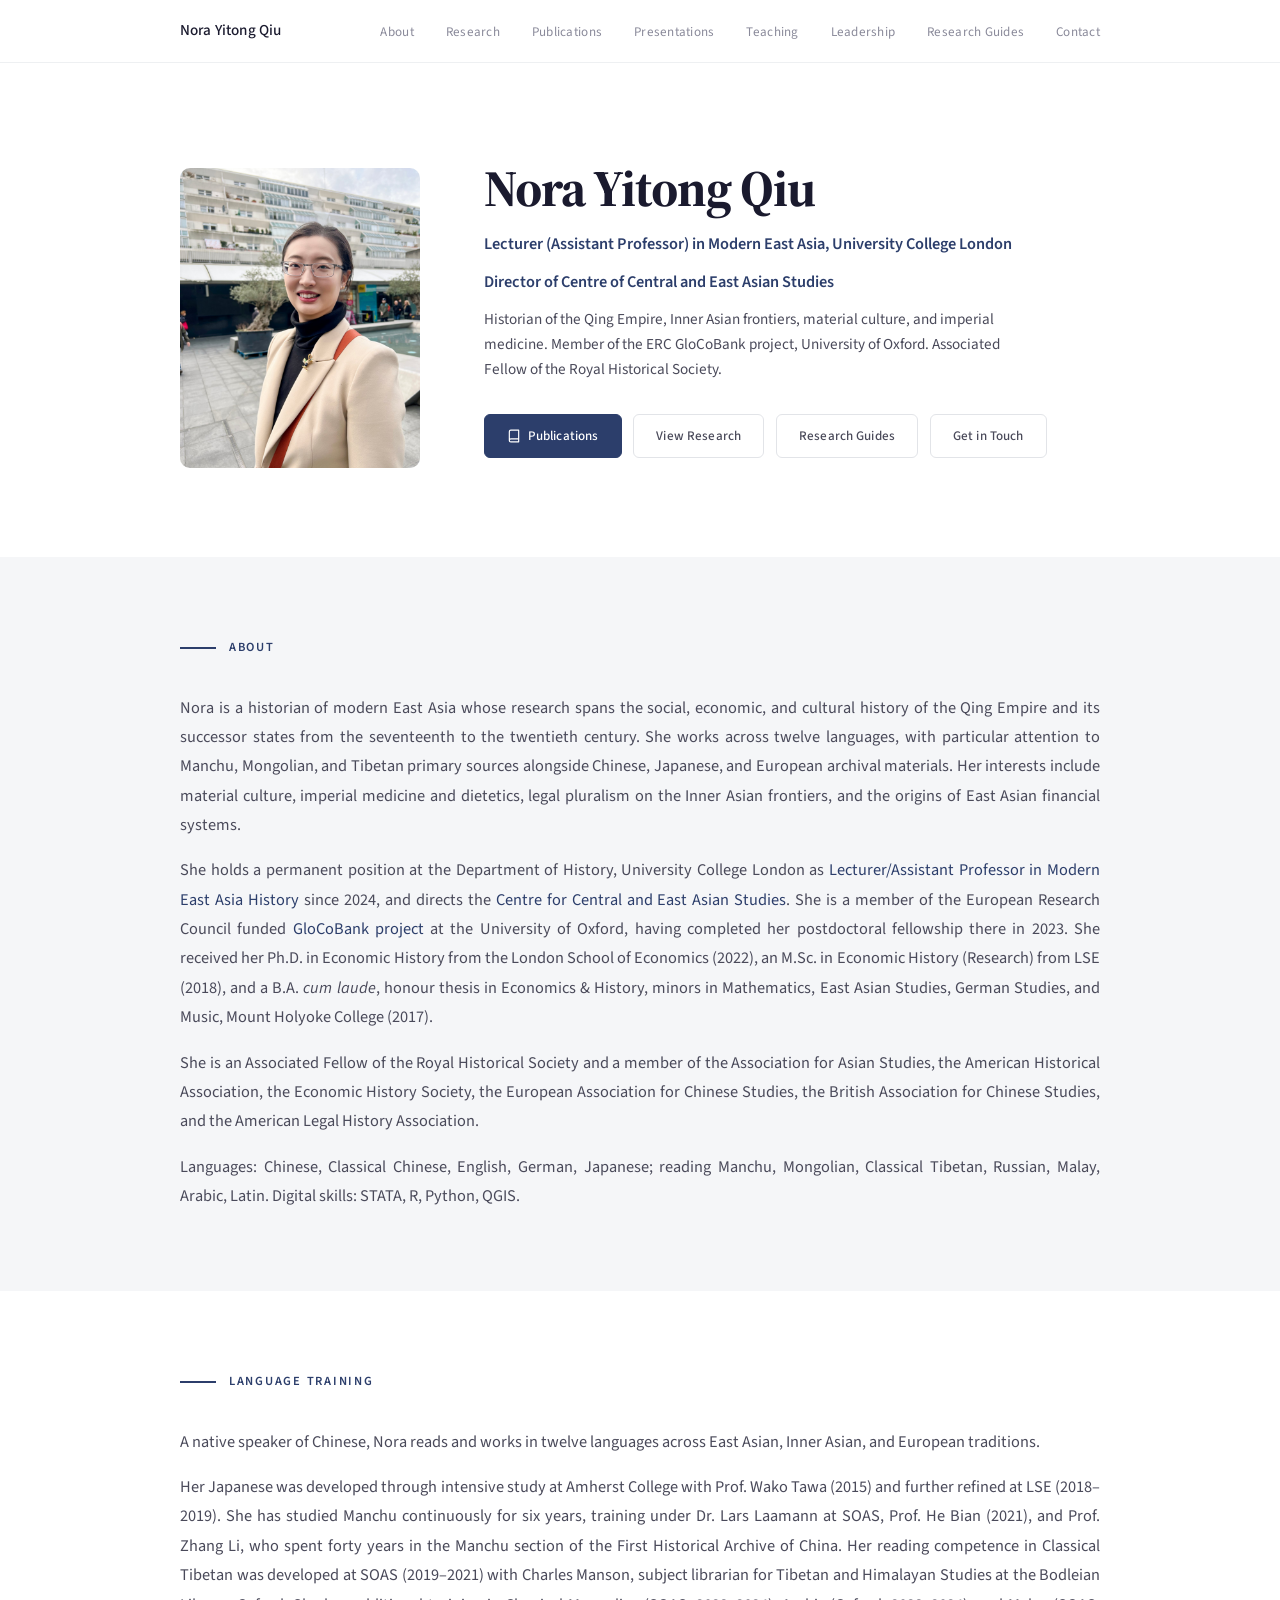
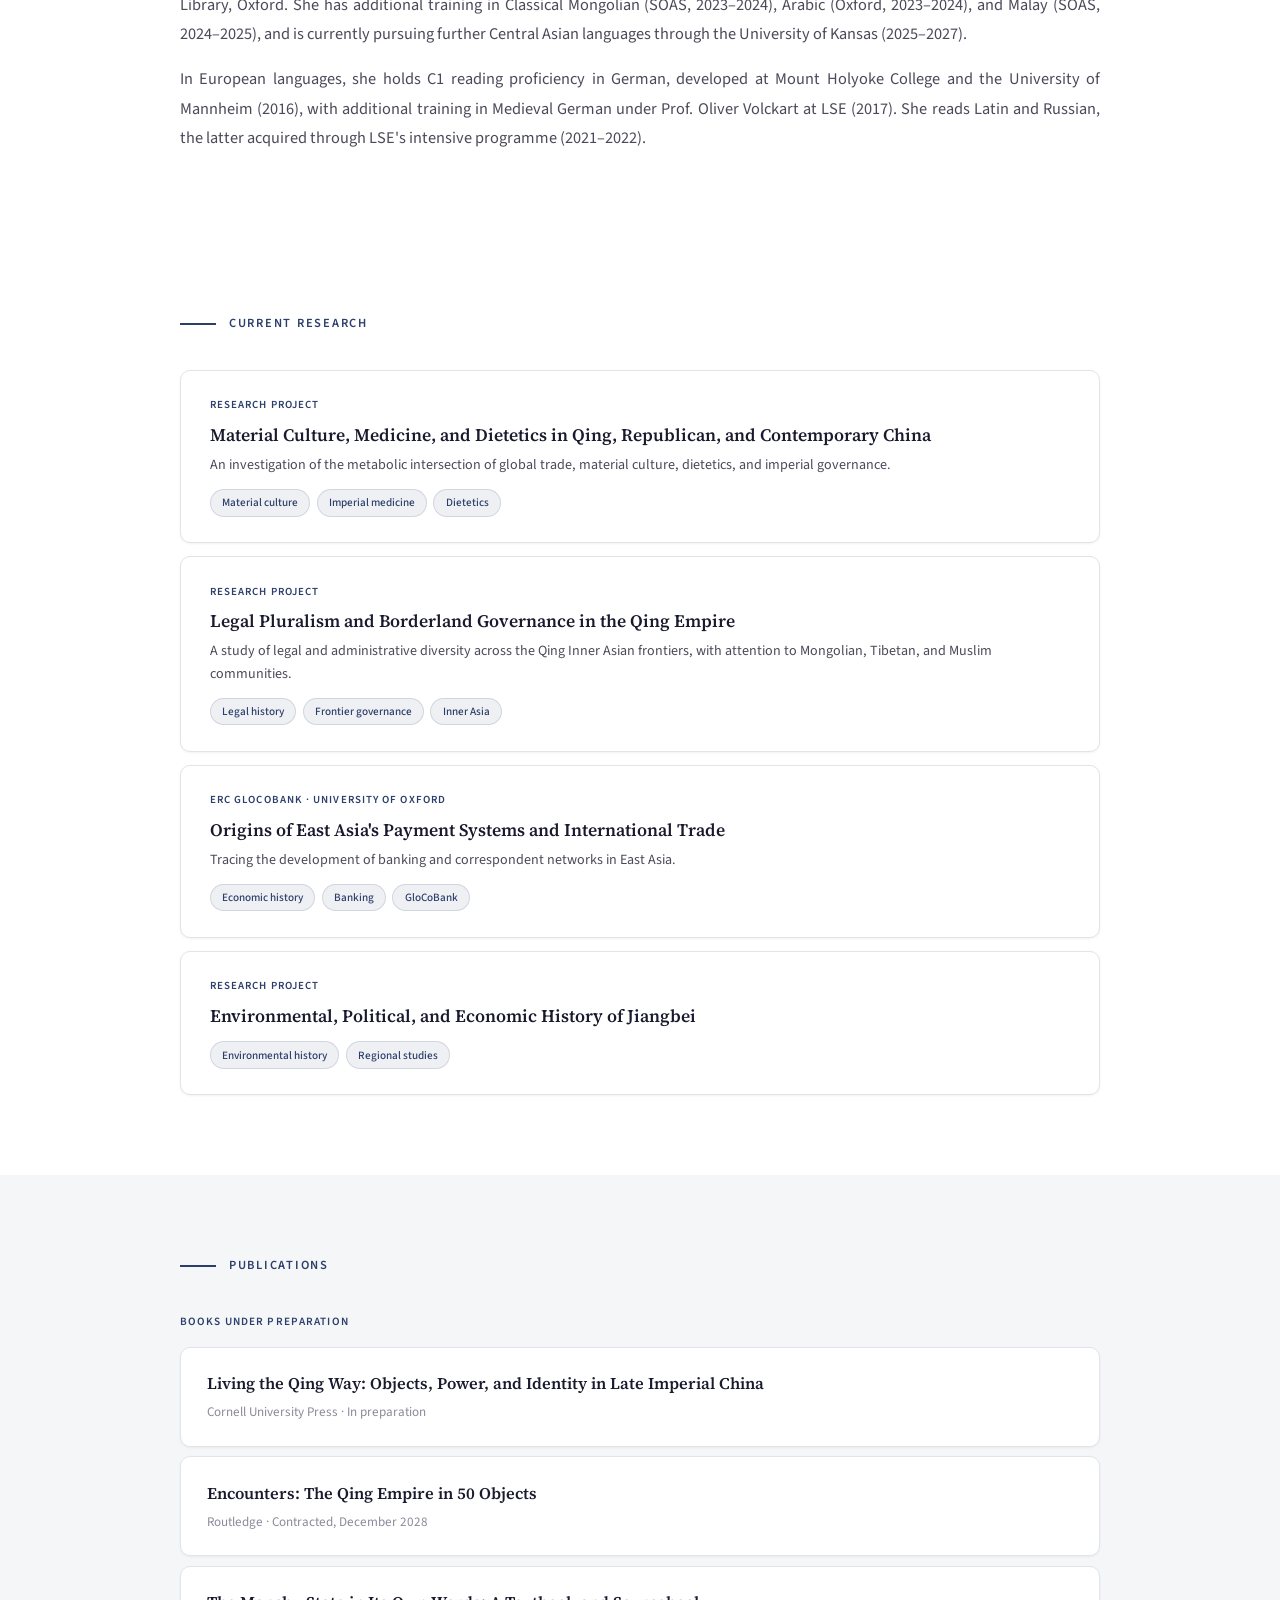
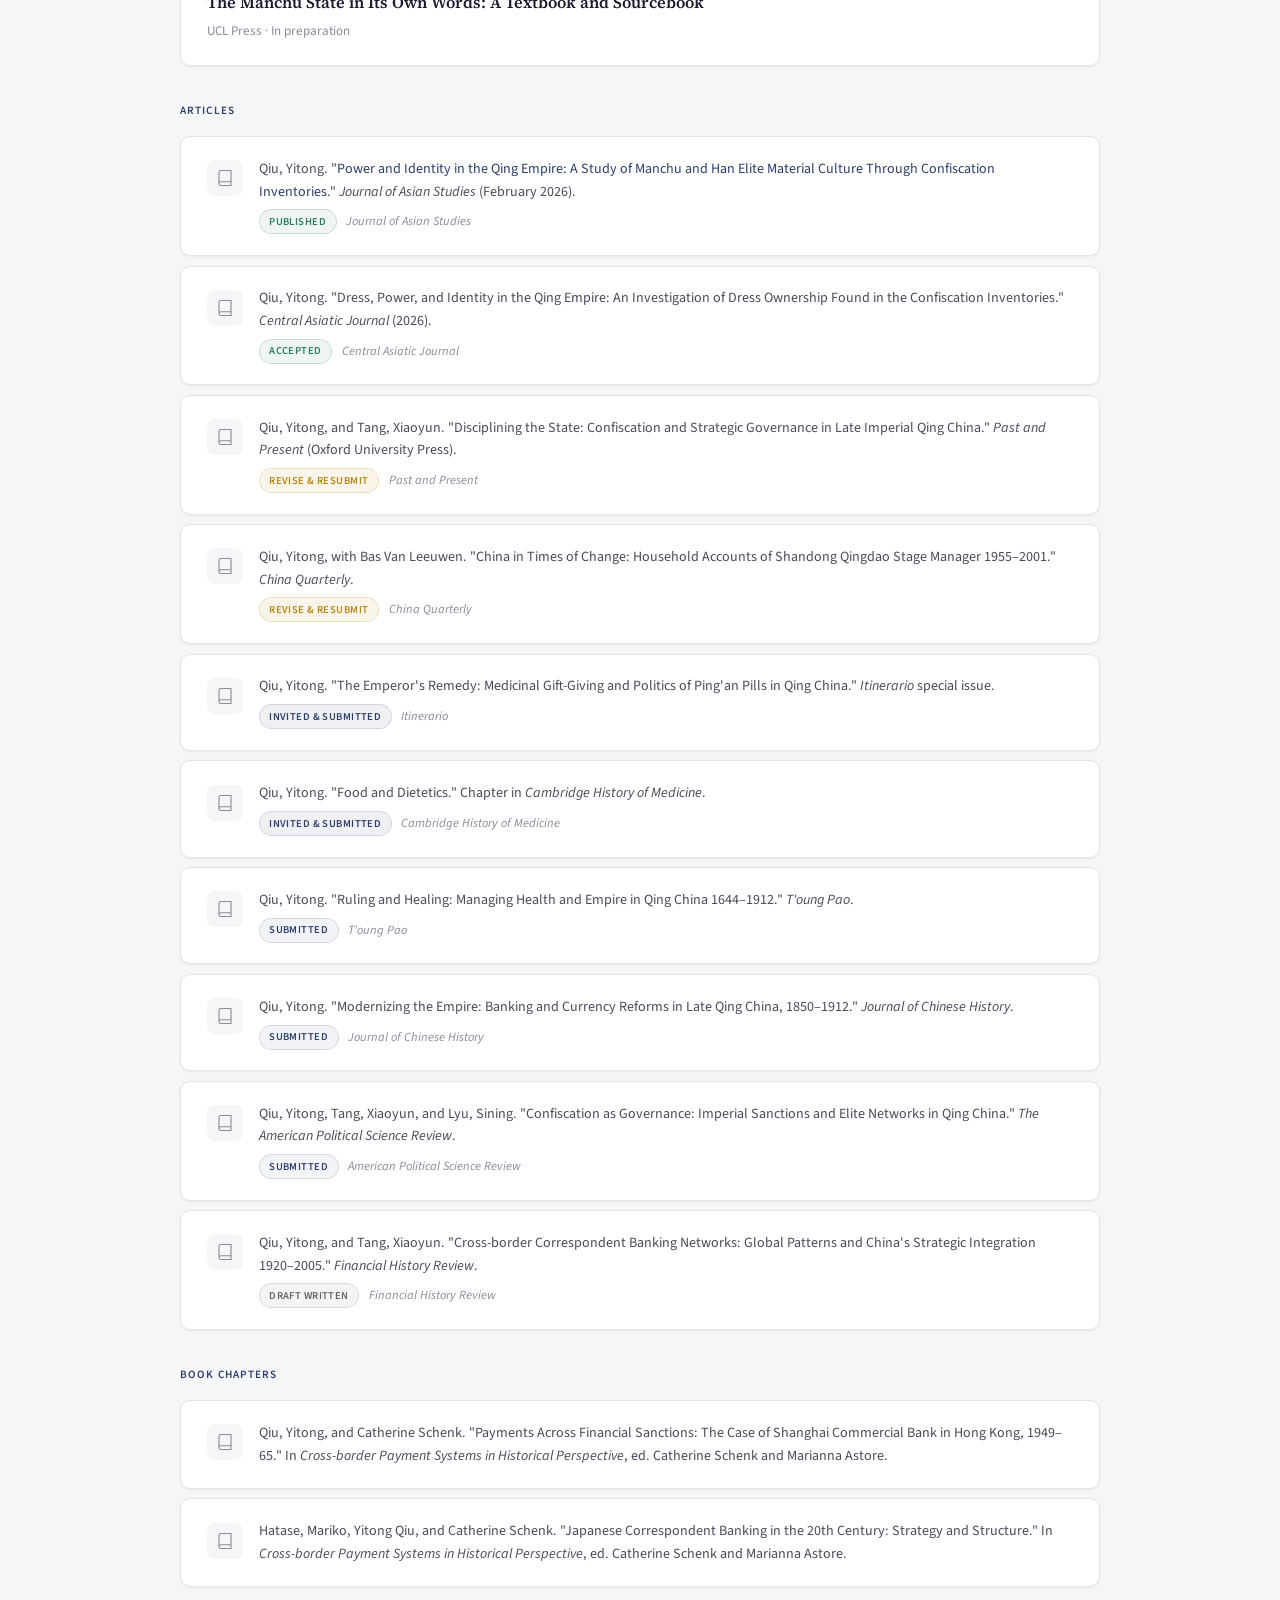
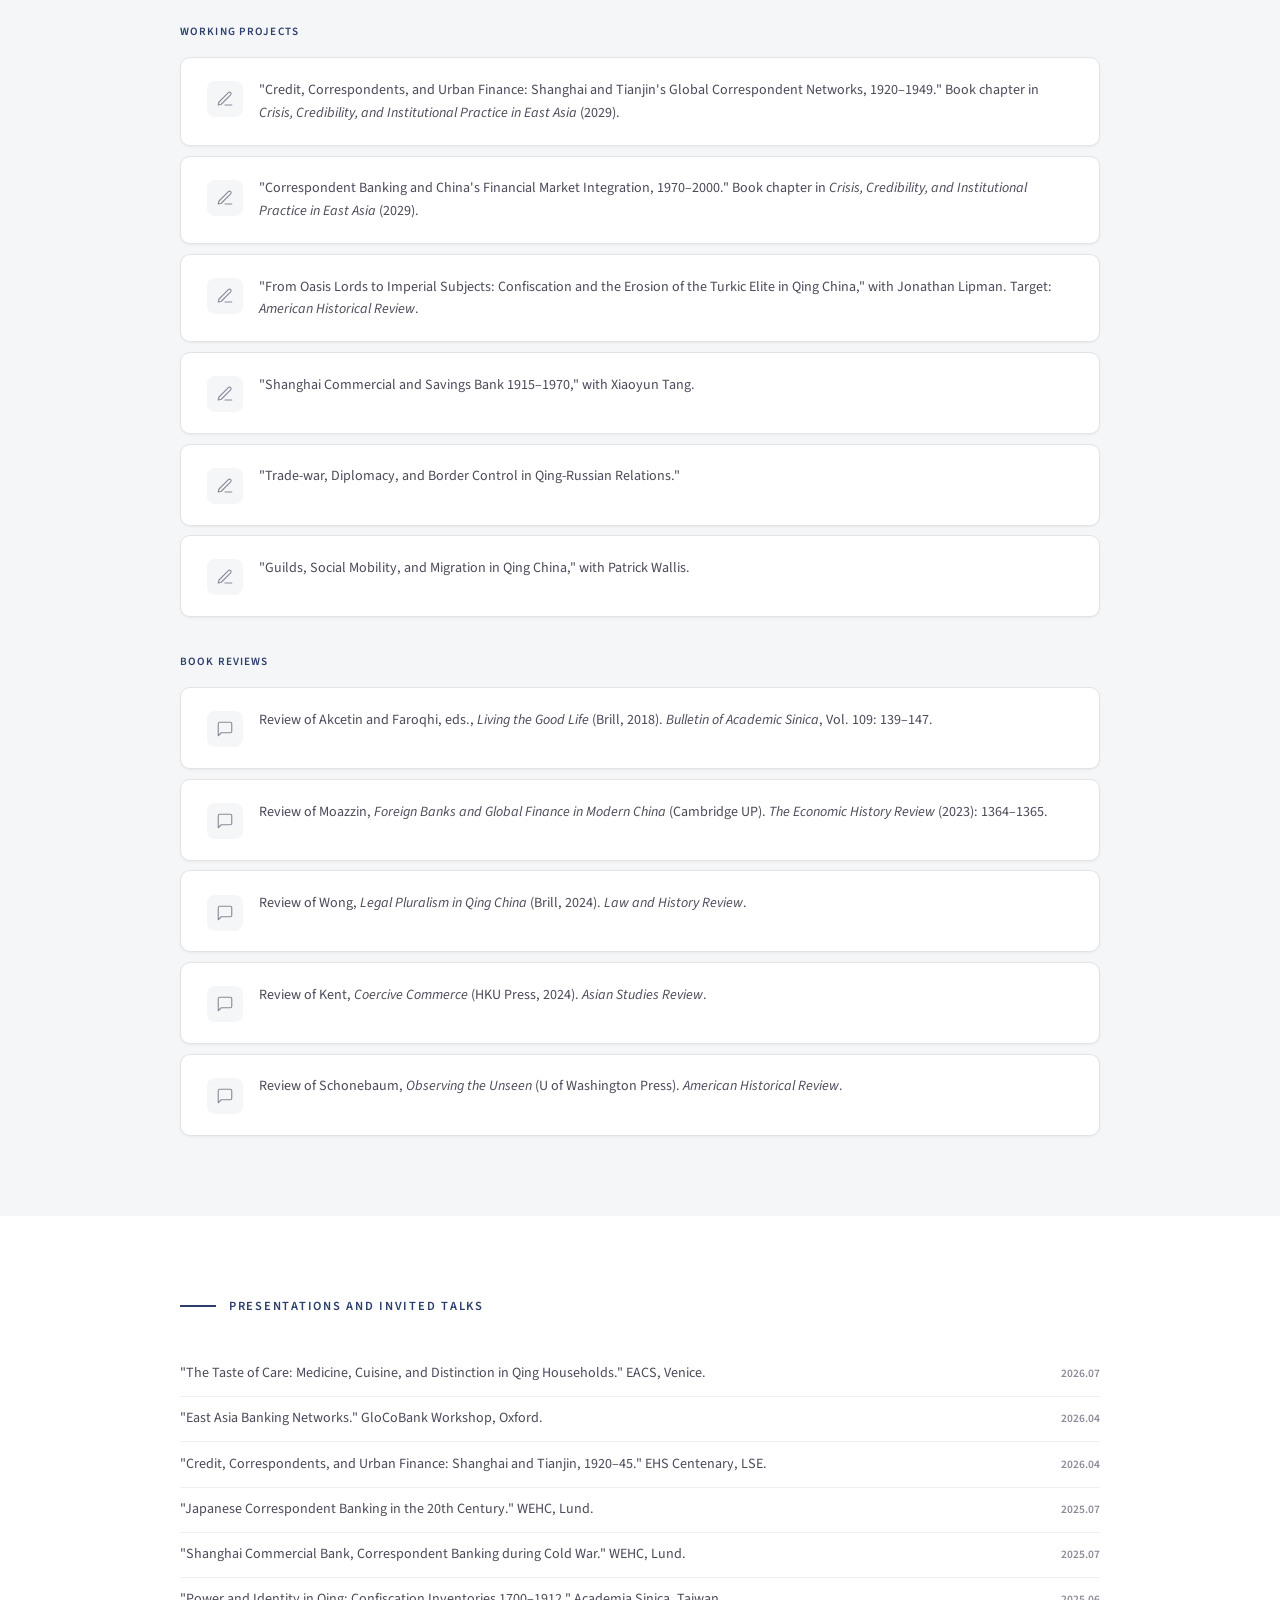
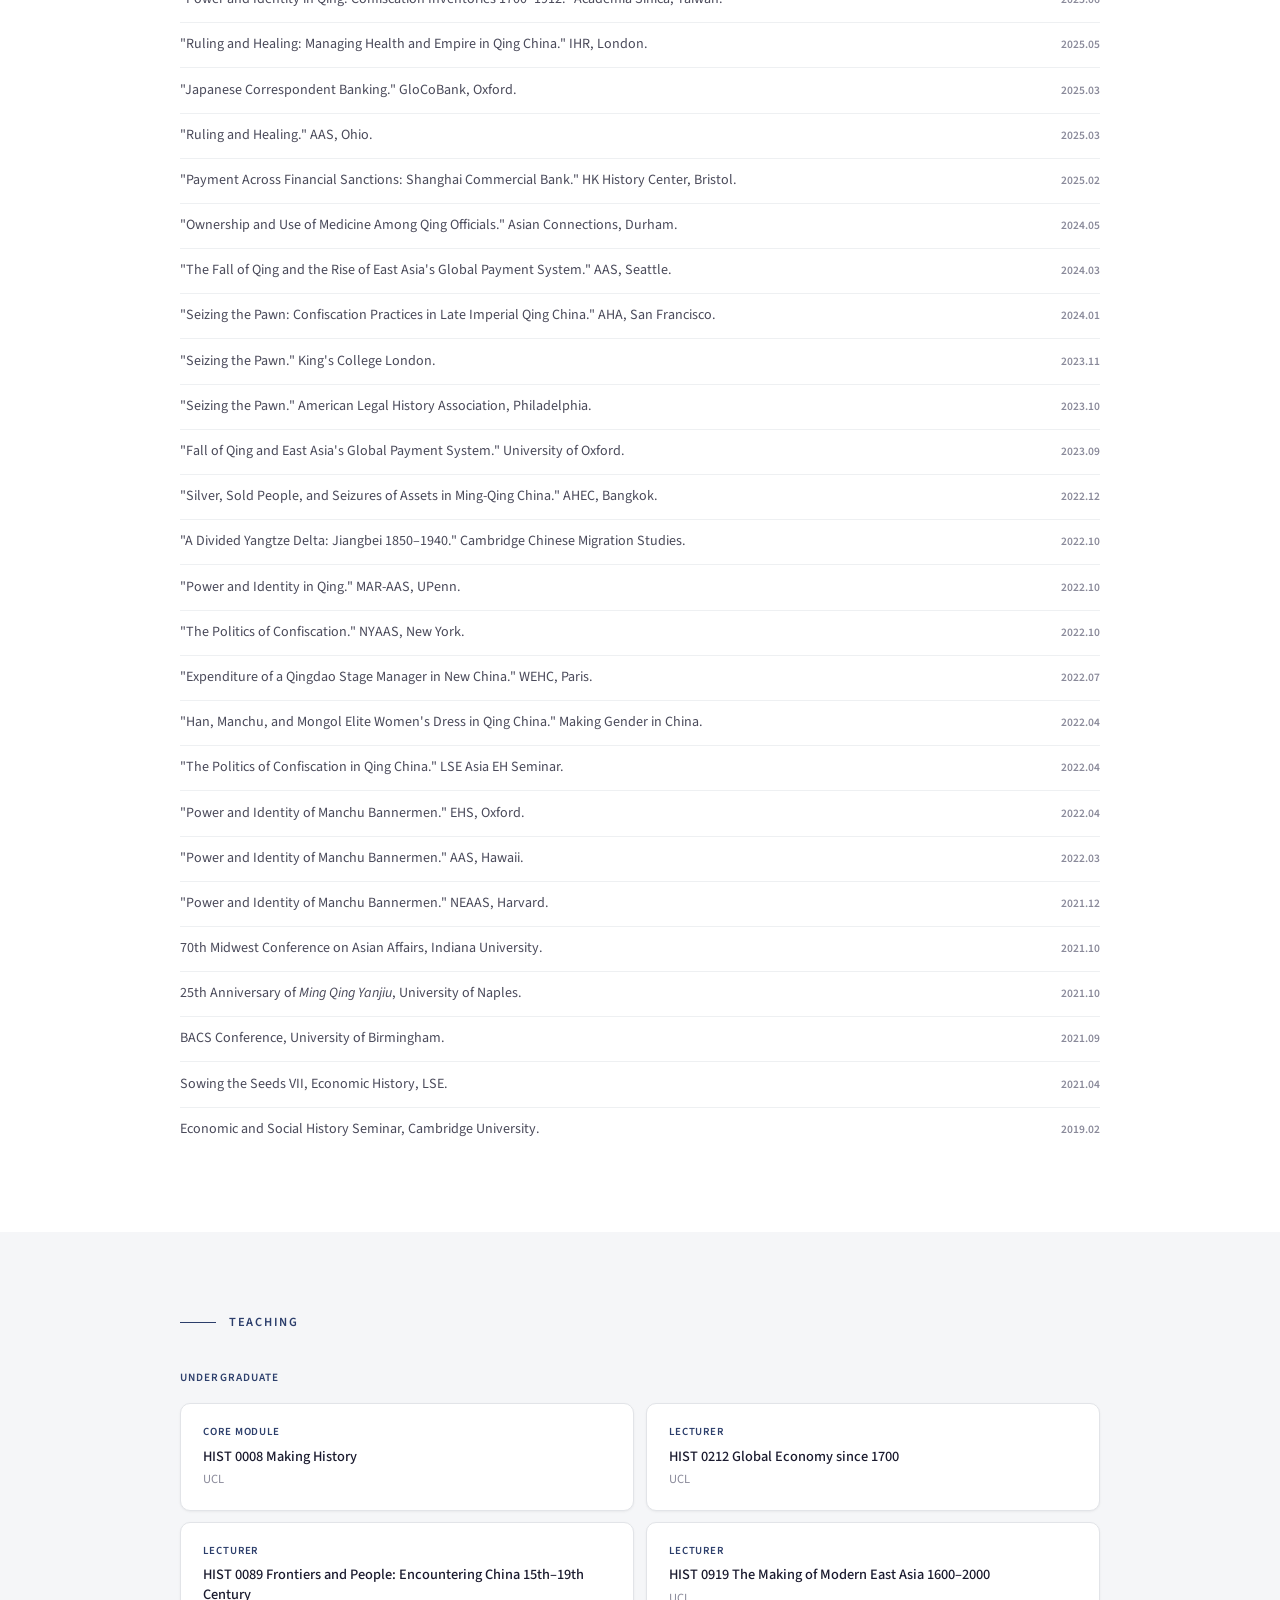
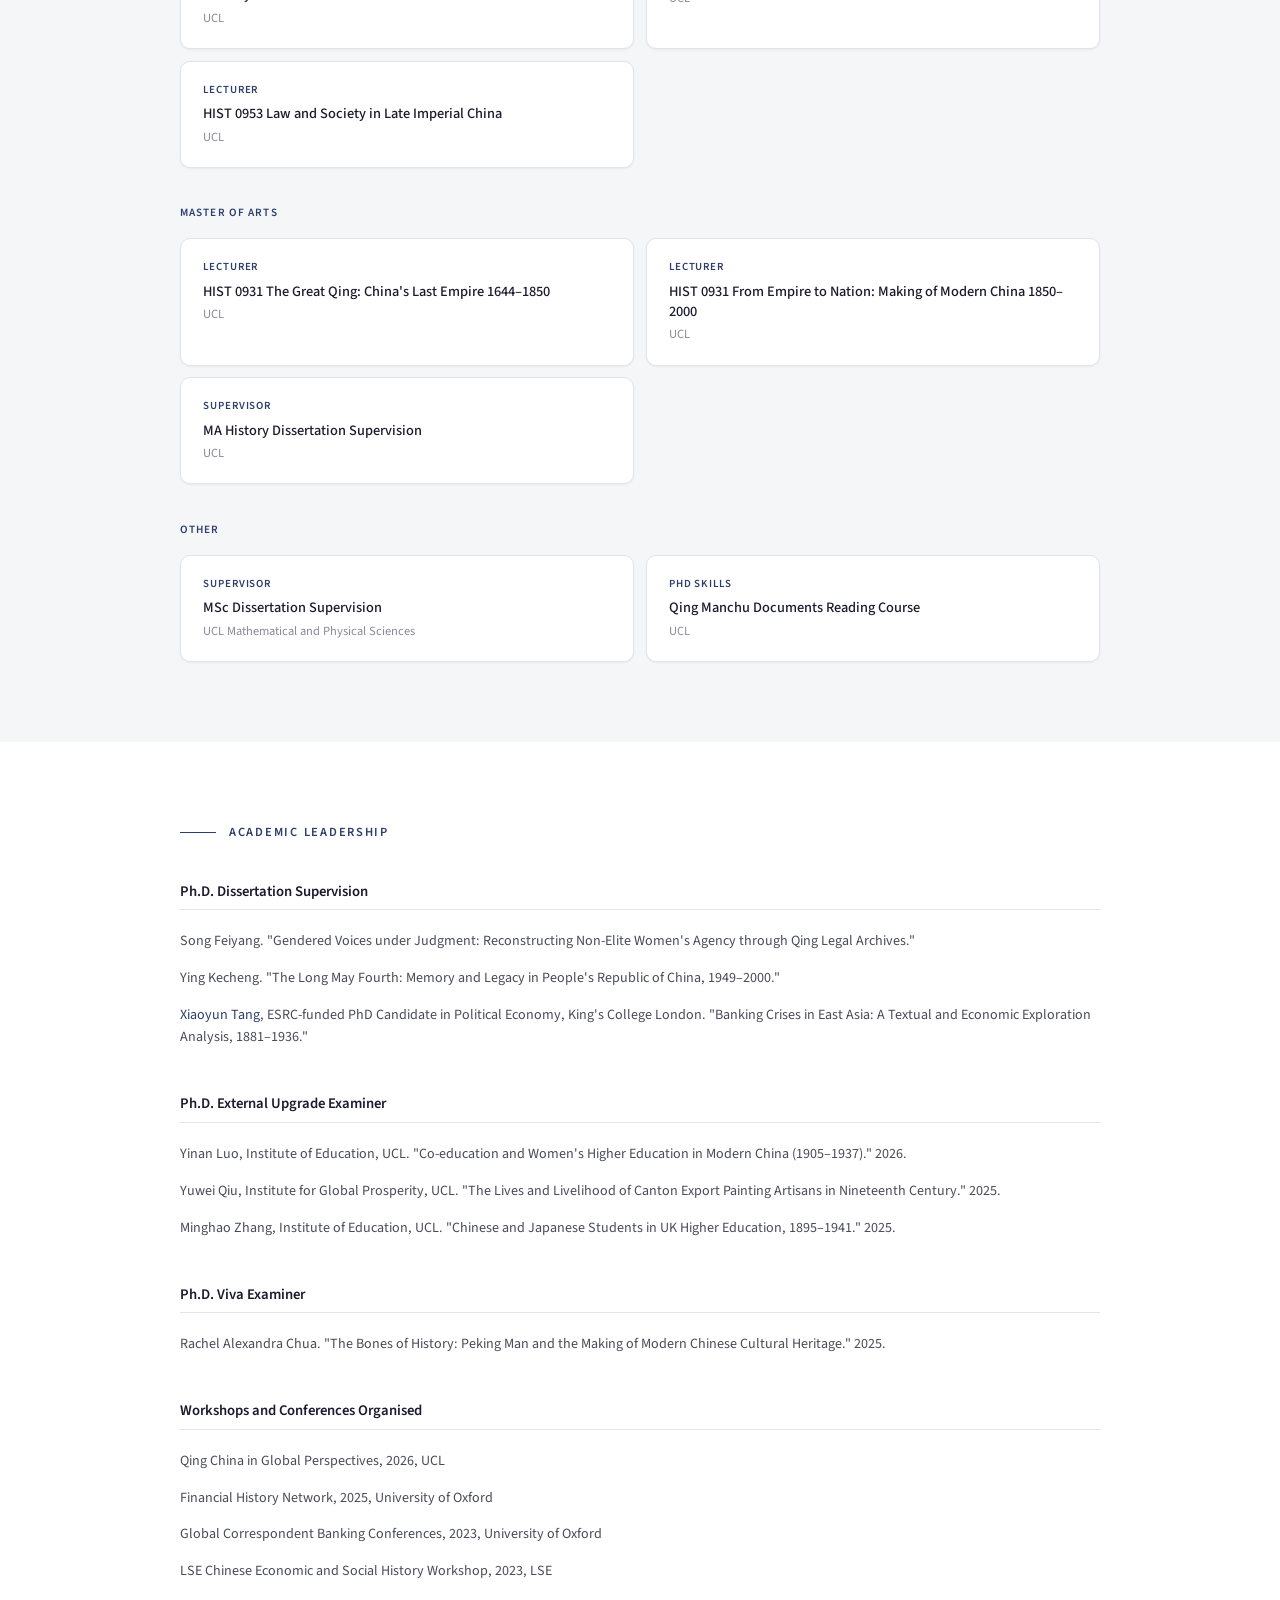
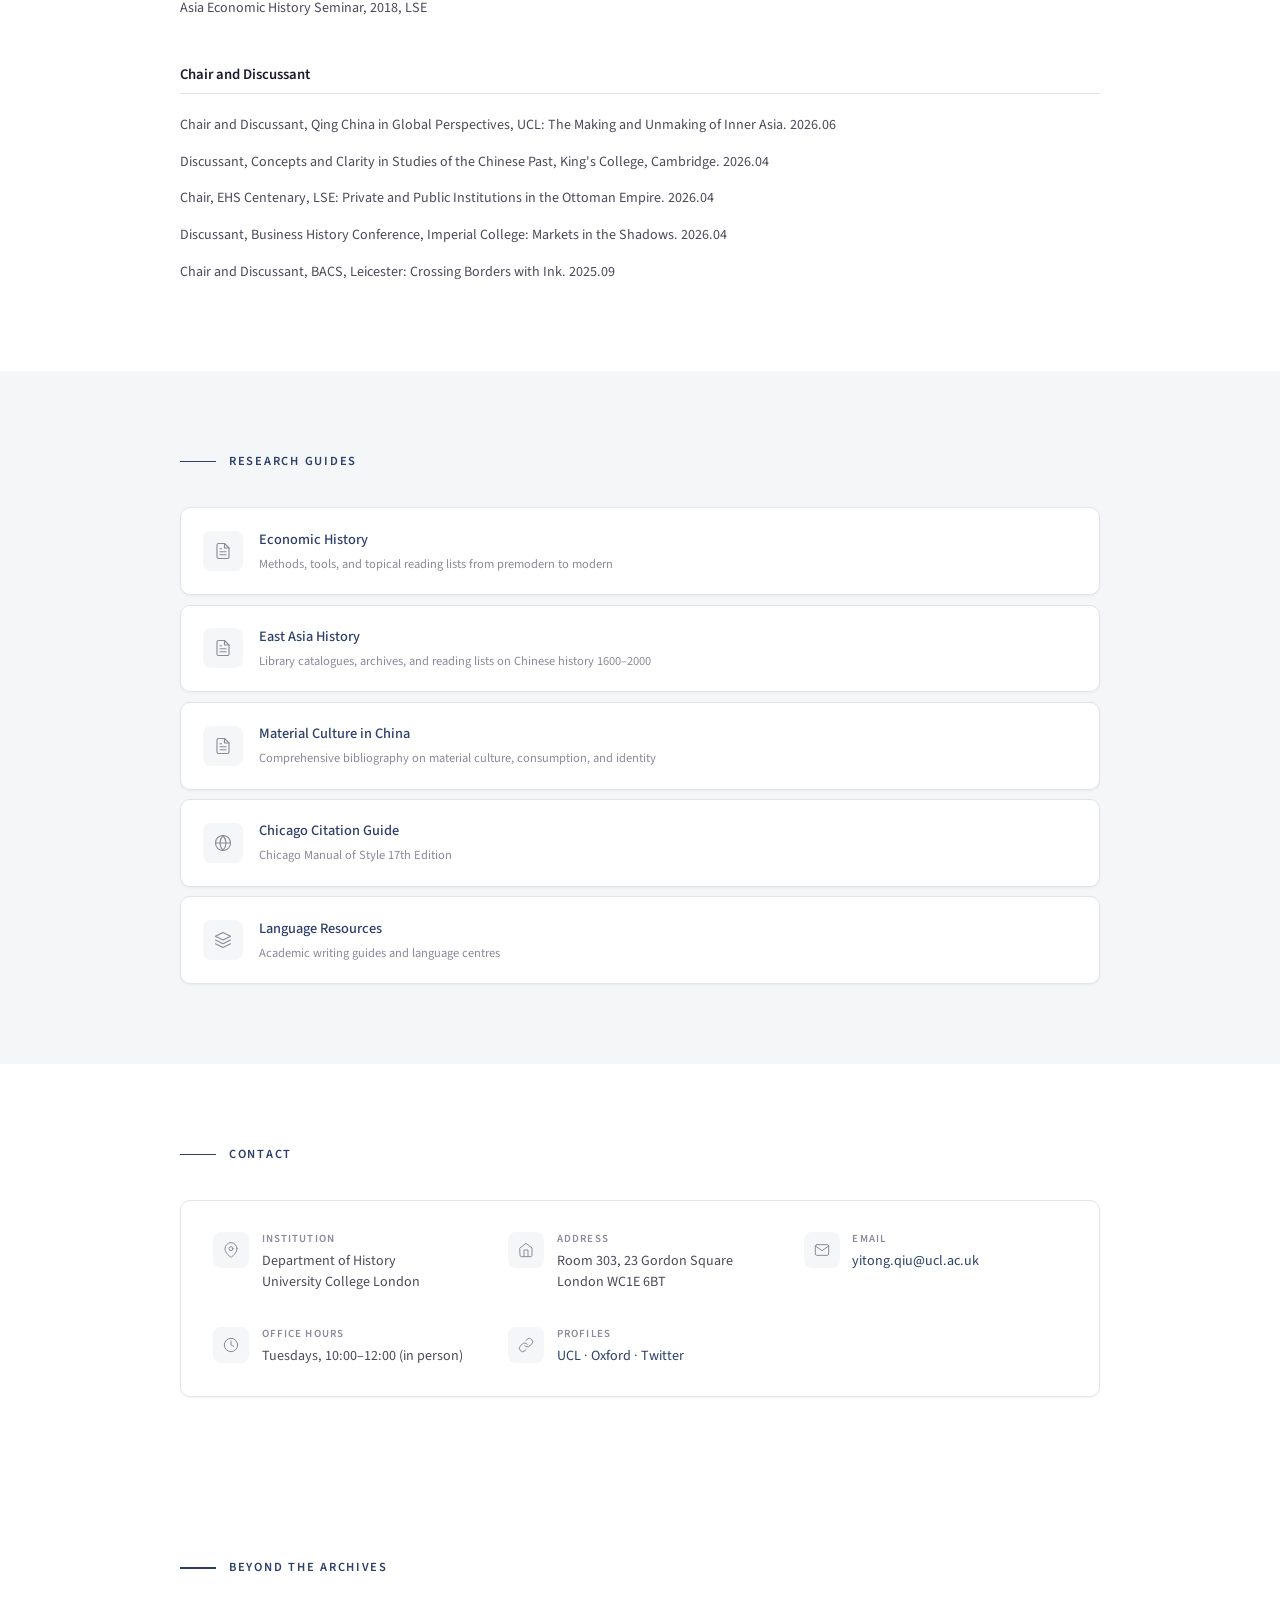
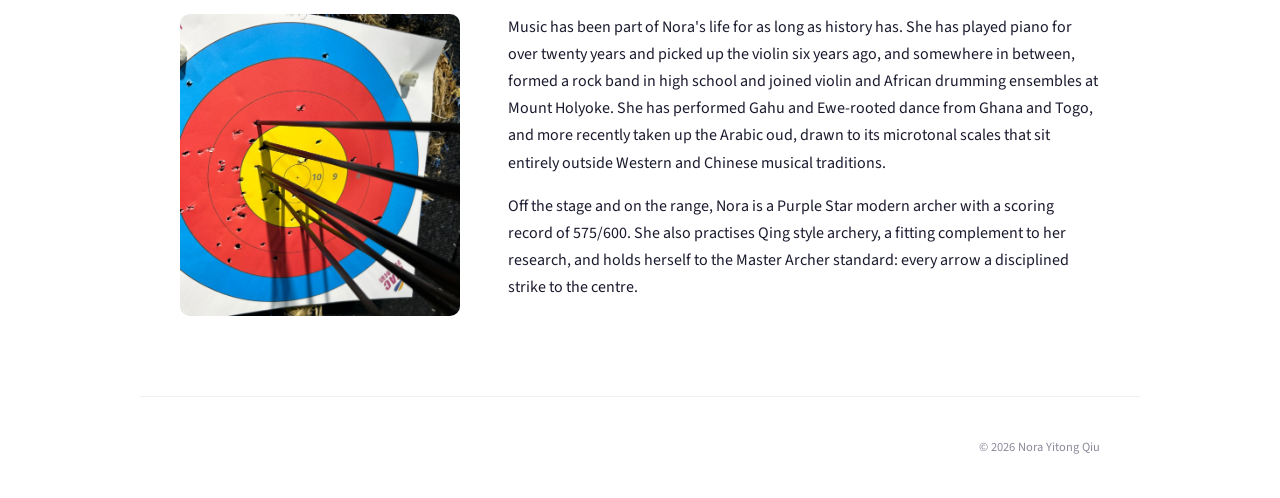
==== commit 239c90a3: "Add files via upload" ====
--- a/index.html
+++ b/index.html
@@ -604,6 +604,22 @@
     <div class="pub-item">
       <div class="pub-icon"><svg viewBox="0 0 24 24" fill="none" stroke="currentColor" stroke-width="1.5" stroke-linecap="round" stroke-linejoin="round"><path d="M4 19.5v-15A2.5 2.5 0 0 1 6.5 2H20v20H6.5a2.5 2.5 0 0 1 0-5H20"/></svg></div>
       <div class="pub-content">
+        <p class="pub-citation">Qiu, Yitong. "The Emperor's Remedy: Medicinal Gift-Giving and Politics of Ping'an Pills in Qing China." <em>Itinerario</em> special issue.</p>
+        <div class="pub-meta"><span class="pub-status invited">Invited &amp; Submitted</span><span class="pub-journal">Itinerario</span></div>
+      </div>
+    </div>
+
+    <div class="pub-item">
+      <div class="pub-icon"><svg viewBox="0 0 24 24" fill="none" stroke="currentColor" stroke-width="1.5" stroke-linecap="round" stroke-linejoin="round"><path d="M4 19.5v-15A2.5 2.5 0 0 1 6.5 2H20v20H6.5a2.5 2.5 0 0 1 0-5H20"/></svg></div>
+      <div class="pub-content">
+        <p class="pub-citation">Qiu, Yitong. "Food and Dietetics." Chapter in <em>Cambridge History of Medicine</em>.</p>
+        <div class="pub-meta"><span class="pub-status invited">Invited &amp; Submitted</span><span class="pub-journal">Cambridge History of Medicine</span></div>
+      </div>
+    </div>
+
+    <div class="pub-item">
+      <div class="pub-icon"><svg viewBox="0 0 24 24" fill="none" stroke="currentColor" stroke-width="1.5" stroke-linecap="round" stroke-linejoin="round"><path d="M4 19.5v-15A2.5 2.5 0 0 1 6.5 2H20v20H6.5a2.5 2.5 0 0 1 0-5H20"/></svg></div>
+      <div class="pub-content">
         <p class="pub-citation">Qiu, Yitong. "Ruling and Healing: Managing Health and Empire in Qing China 1644–1912." <em>T'oung Pao</em>.</p>
         <div class="pub-meta"><span class="pub-status submitted">Submitted</span><span class="pub-journal">T'oung Pao</span></div>
       </div>
@@ -612,14 +628,6 @@
     <div class="pub-item">
       <div class="pub-icon"><svg viewBox="0 0 24 24" fill="none" stroke="currentColor" stroke-width="1.5" stroke-linecap="round" stroke-linejoin="round"><path d="M4 19.5v-15A2.5 2.5 0 0 1 6.5 2H20v20H6.5a2.5 2.5 0 0 1 0-5H20"/></svg></div>
       <div class="pub-content">
-        <p class="pub-citation">Qiu, Yitong. "The Emperor's Remedy: Medicinal Gift-Giving and Politics of Ping'an Pills in Qing China." <em>Itinerario</em> special issue.</p>
-        <div class="pub-meta"><span class="pub-status invited">Invited &amp; Submitted</span><span class="pub-journal">Itinerario</span></div>
-      </div>
-    </div>
-
-    <div class="pub-item">
-      <div class="pub-icon"><svg viewBox="0 0 24 24" fill="none" stroke="currentColor" stroke-width="1.5" stroke-linecap="round" stroke-linejoin="round"><path d="M4 19.5v-15A2.5 2.5 0 0 1 6.5 2H20v20H6.5a2.5 2.5 0 0 1 0-5H20"/></svg></div>
-      <div class="pub-content">
         <p class="pub-citation">Qiu, Yitong. "Modernizing the Empire: Banking and Currency Reforms in Late Qing China, 1850–1912." <em>Journal of Chinese History</em>.</p>
         <div class="pub-meta"><span class="pub-status submitted">Submitted</span><span class="pub-journal">Journal of Chinese History</span></div>
       </div>
@@ -630,14 +638,6 @@
       <div class="pub-content">
         <p class="pub-citation">Qiu, Yitong, Tang, Xiaoyun, and Lyu, Sining. "Confiscation as Governance: Imperial Sanctions and Elite Networks in Qing China." <em>The American Political Science Review</em>.</p>
         <div class="pub-meta"><span class="pub-status submitted">Submitted</span><span class="pub-journal">American Political Science Review</span></div>
-      </div>
-    </div>
-
-    <div class="pub-item">
-      <div class="pub-icon"><svg viewBox="0 0 24 24" fill="none" stroke="currentColor" stroke-width="1.5" stroke-linecap="round" stroke-linejoin="round"><path d="M4 19.5v-15A2.5 2.5 0 0 1 6.5 2H20v20H6.5a2.5 2.5 0 0 1 0-5H20"/></svg></div>
-      <div class="pub-content">
-        <p class="pub-citation">Qiu, Yitong. "The Taste of Care: Medicine, Cuisine, and Distinction in Qing Households." Chapter in <em>Cambridge History of Medicine</em>.</p>
-        <div class="pub-meta"><span class="pub-status draft">Draft Written</span><span class="pub-journal">Cambridge History of Medicine</span></div>
       </div>
     </div>
 
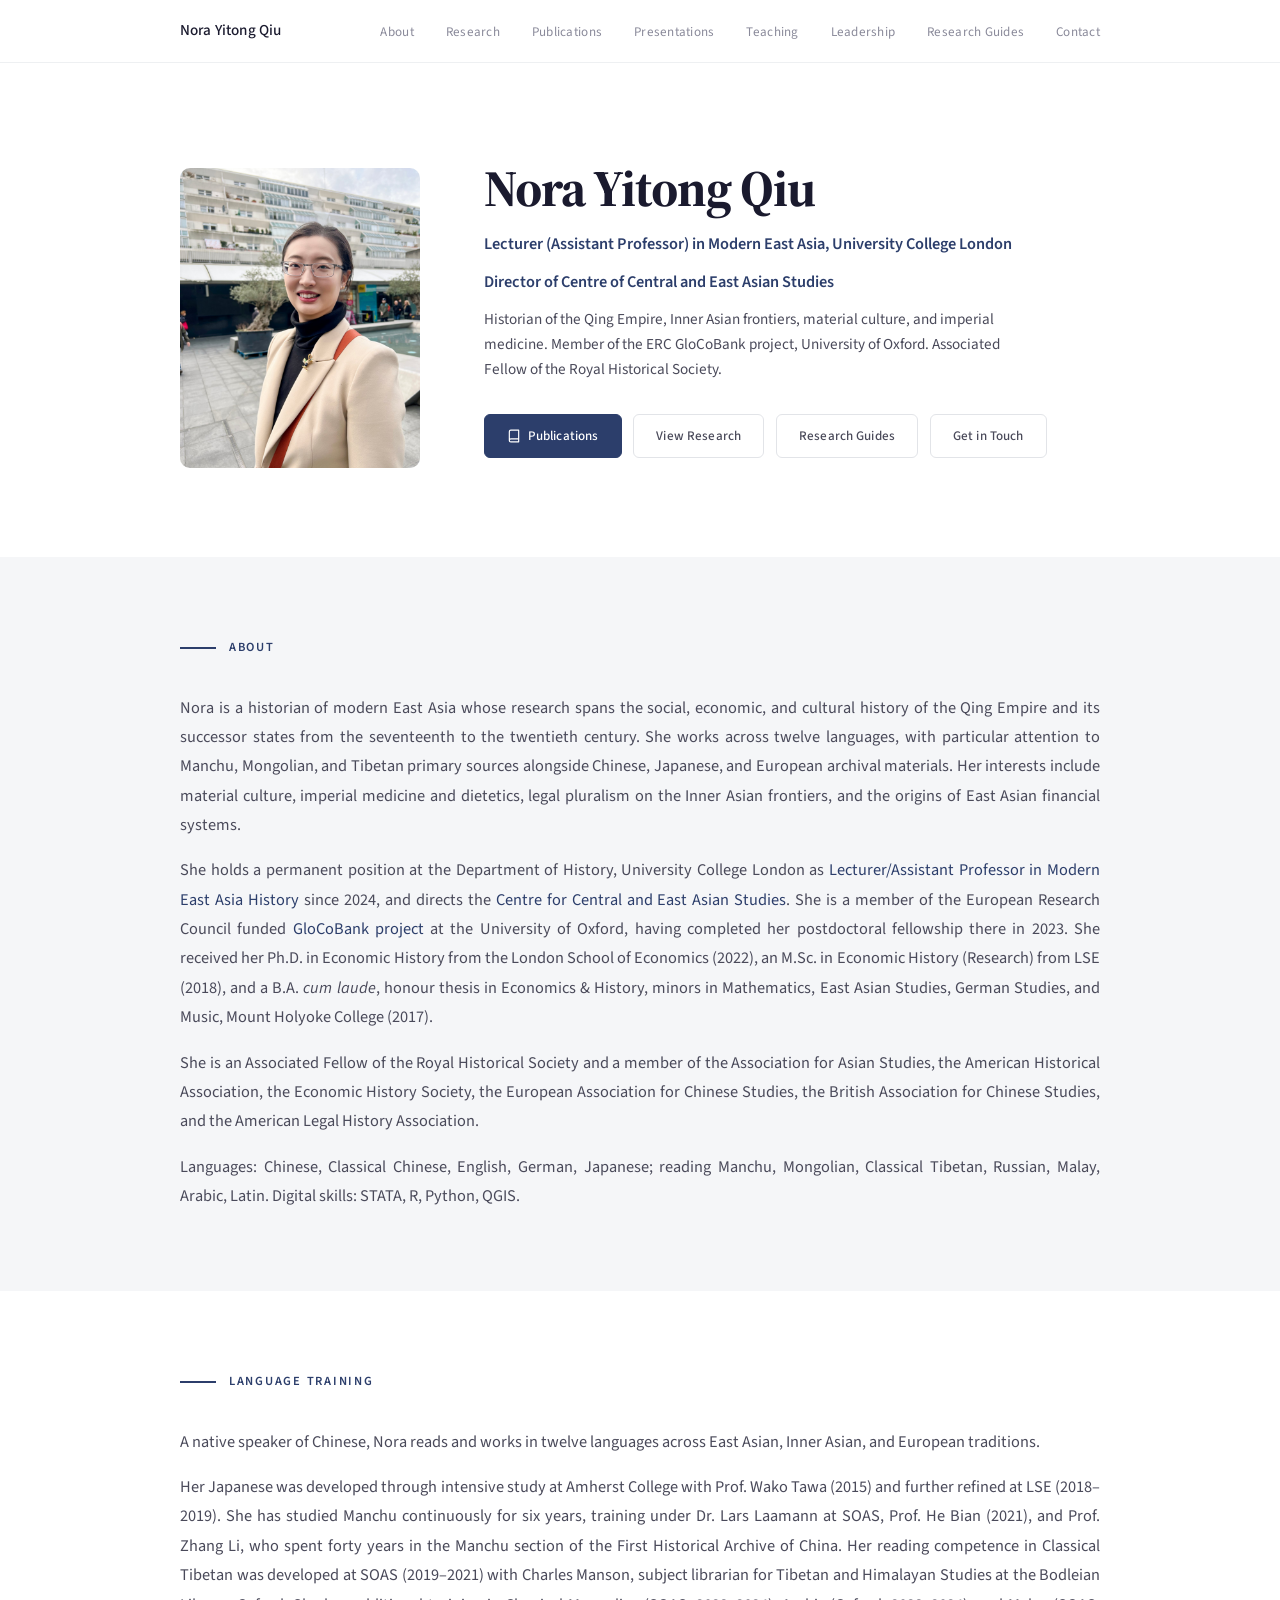
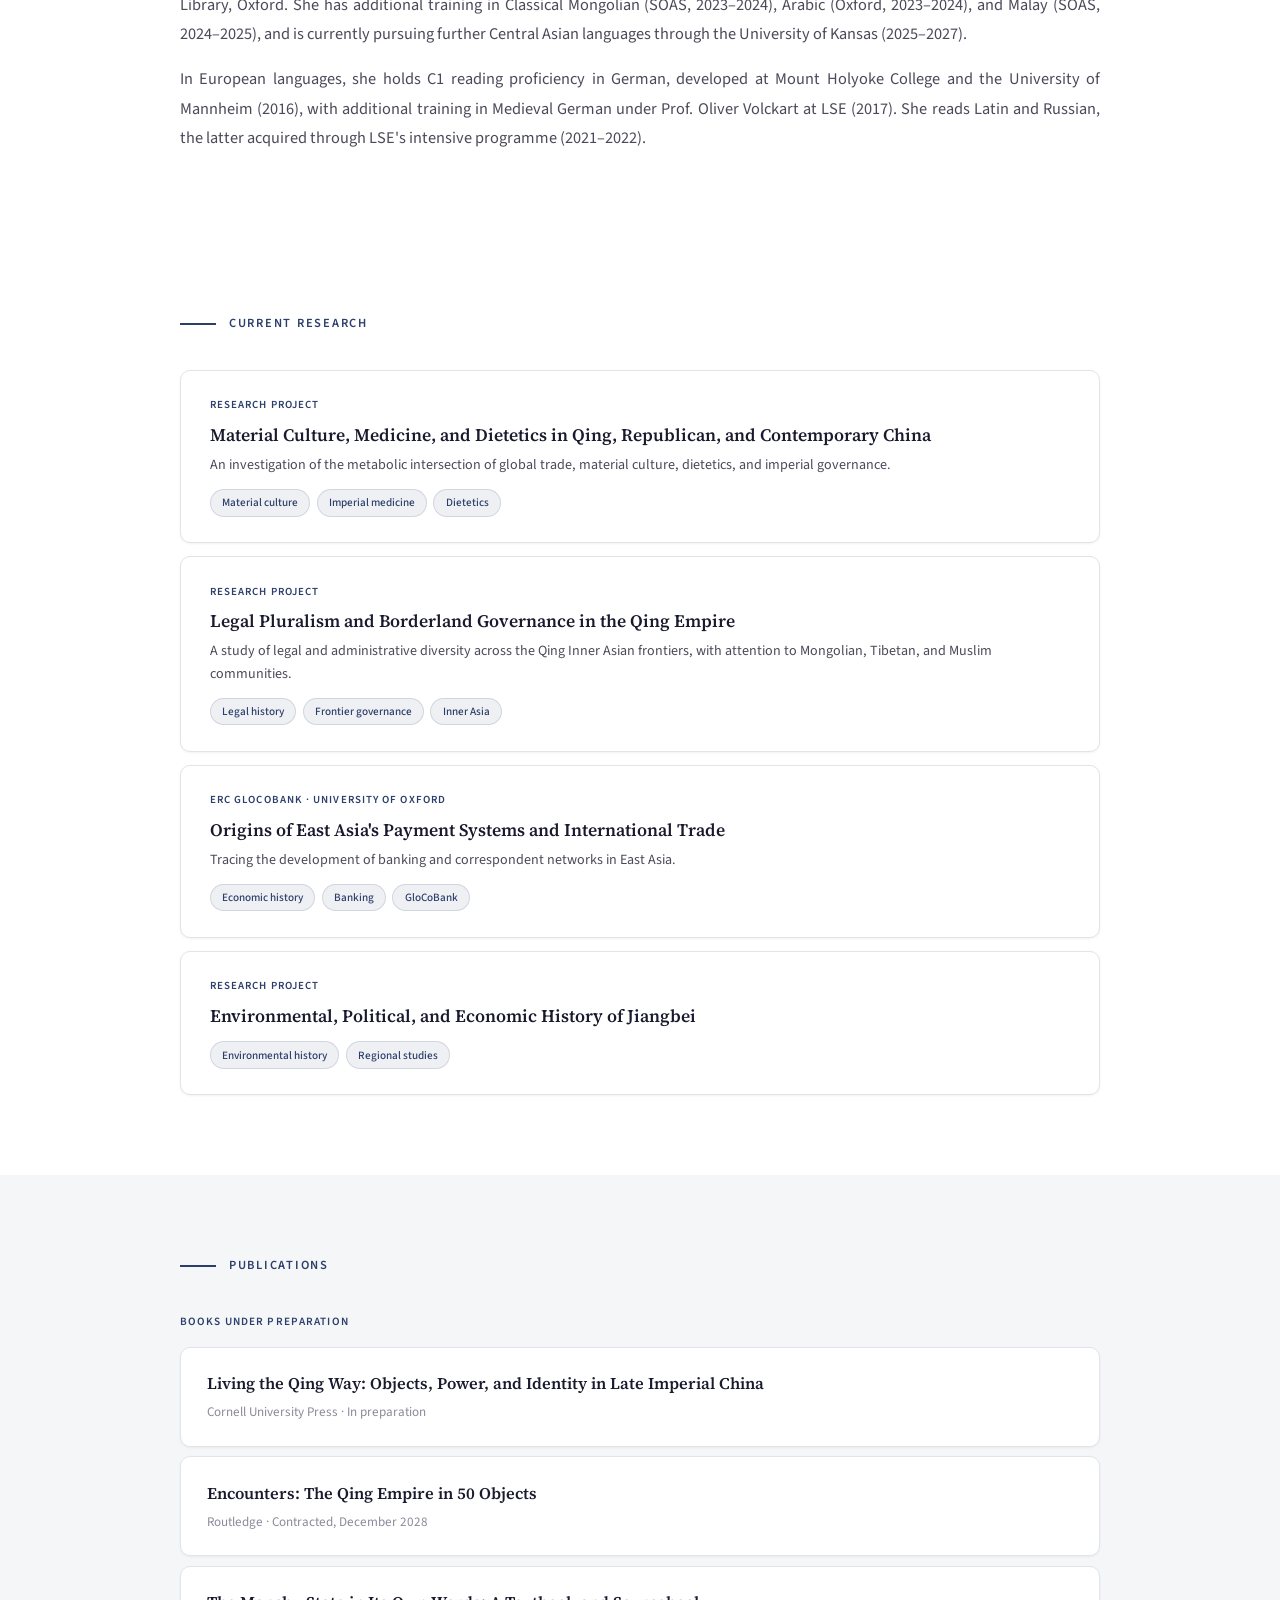
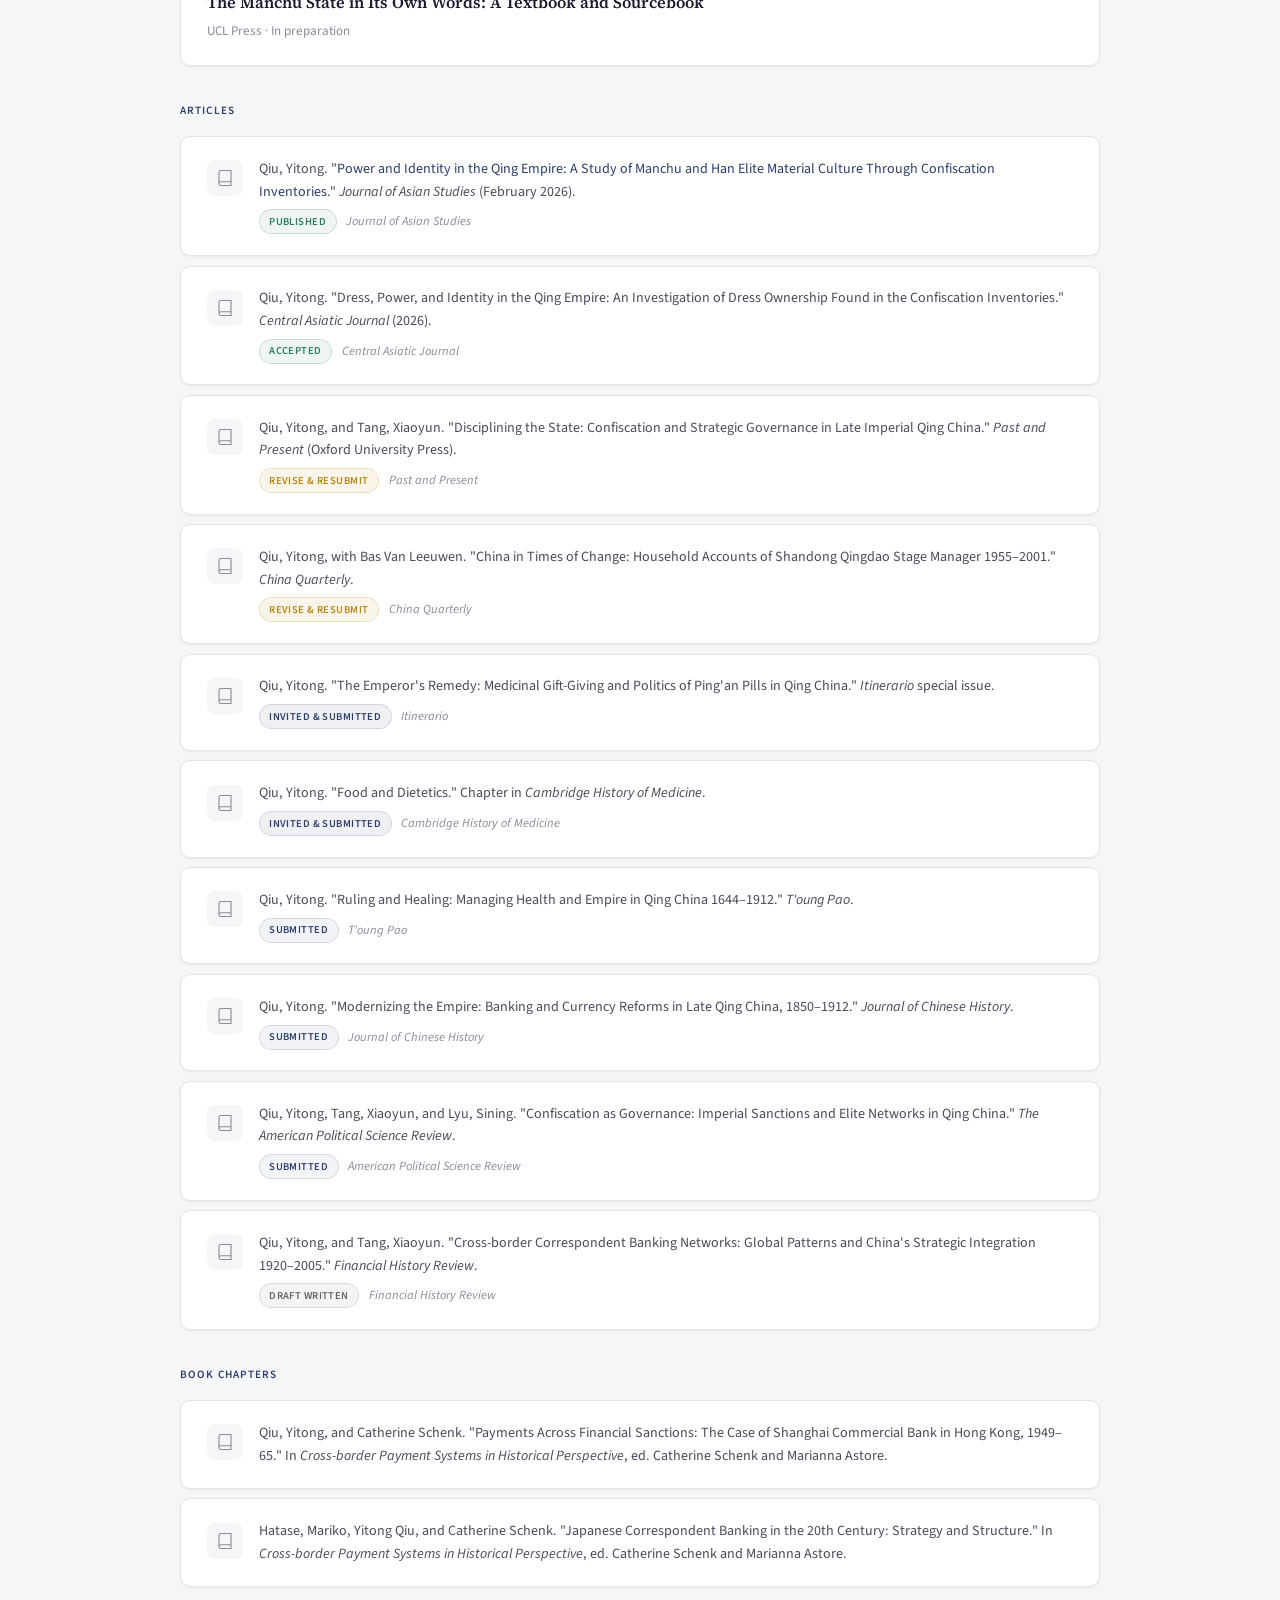
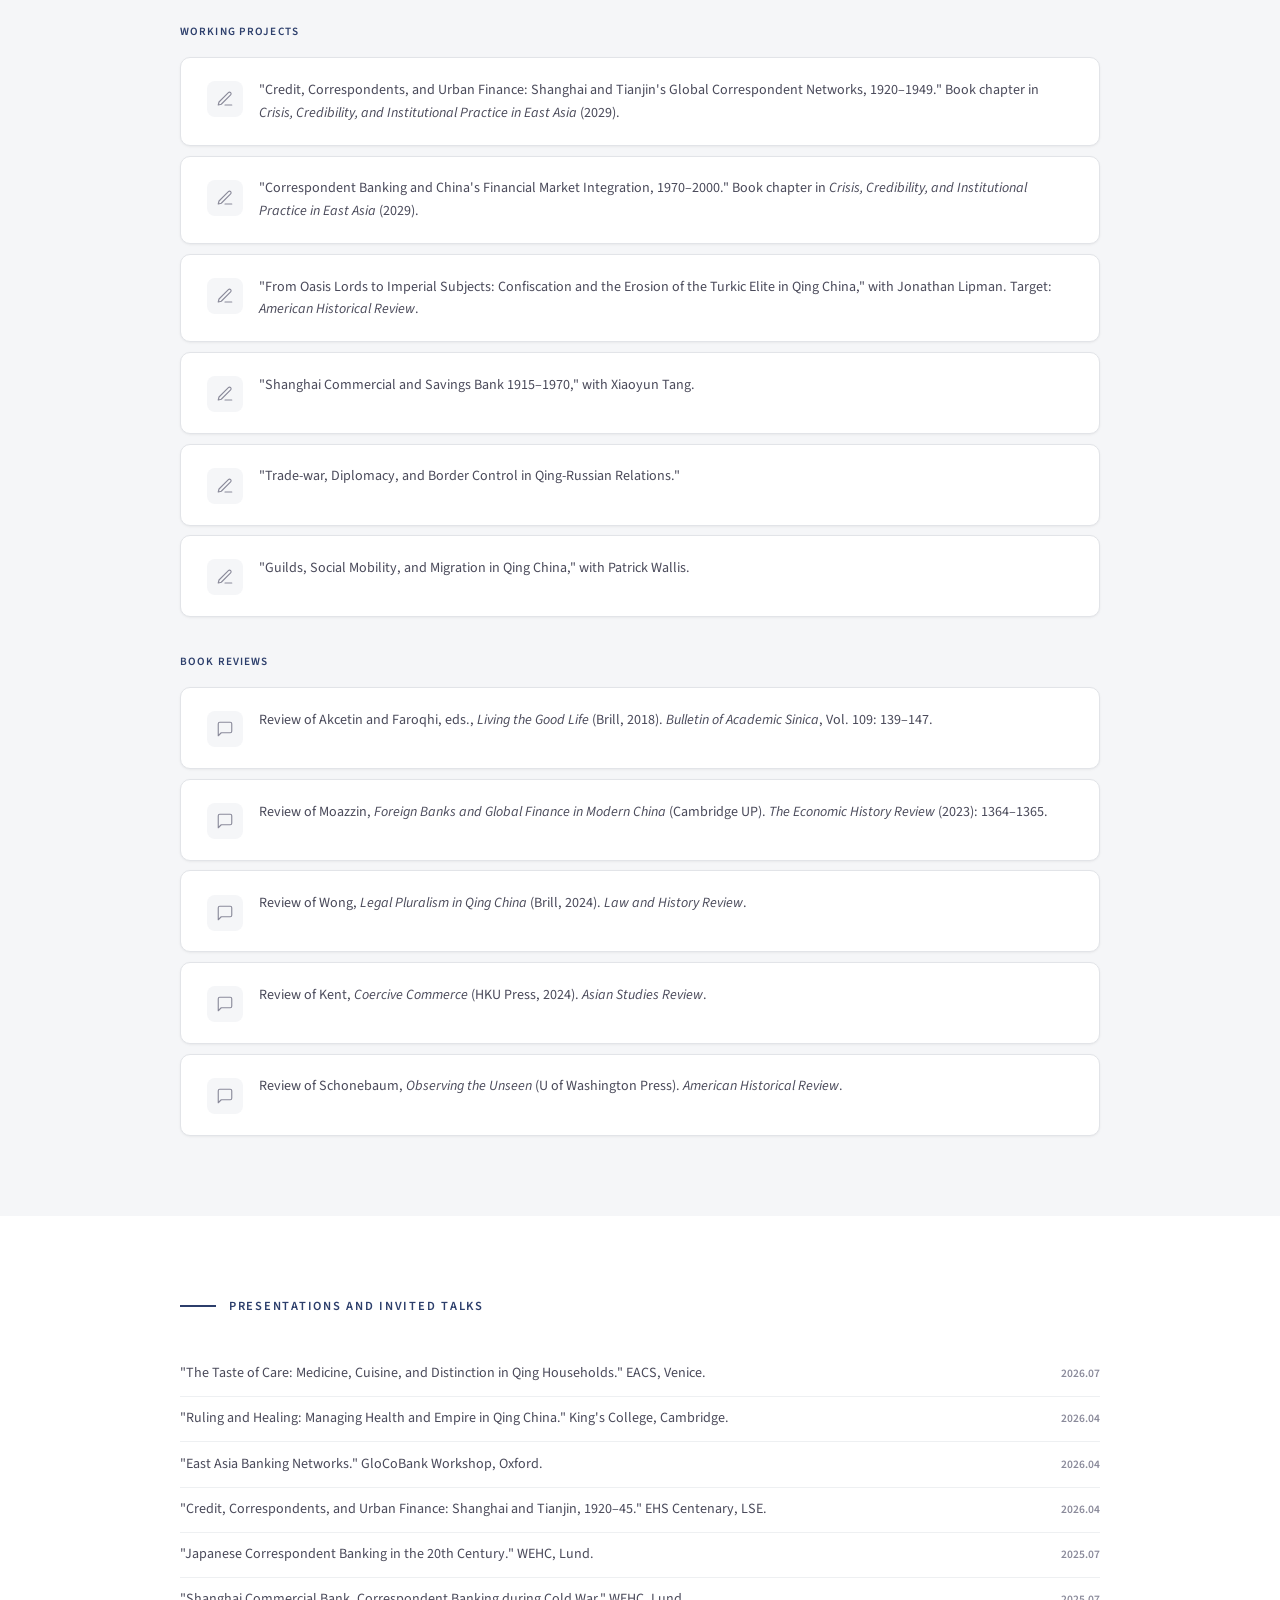
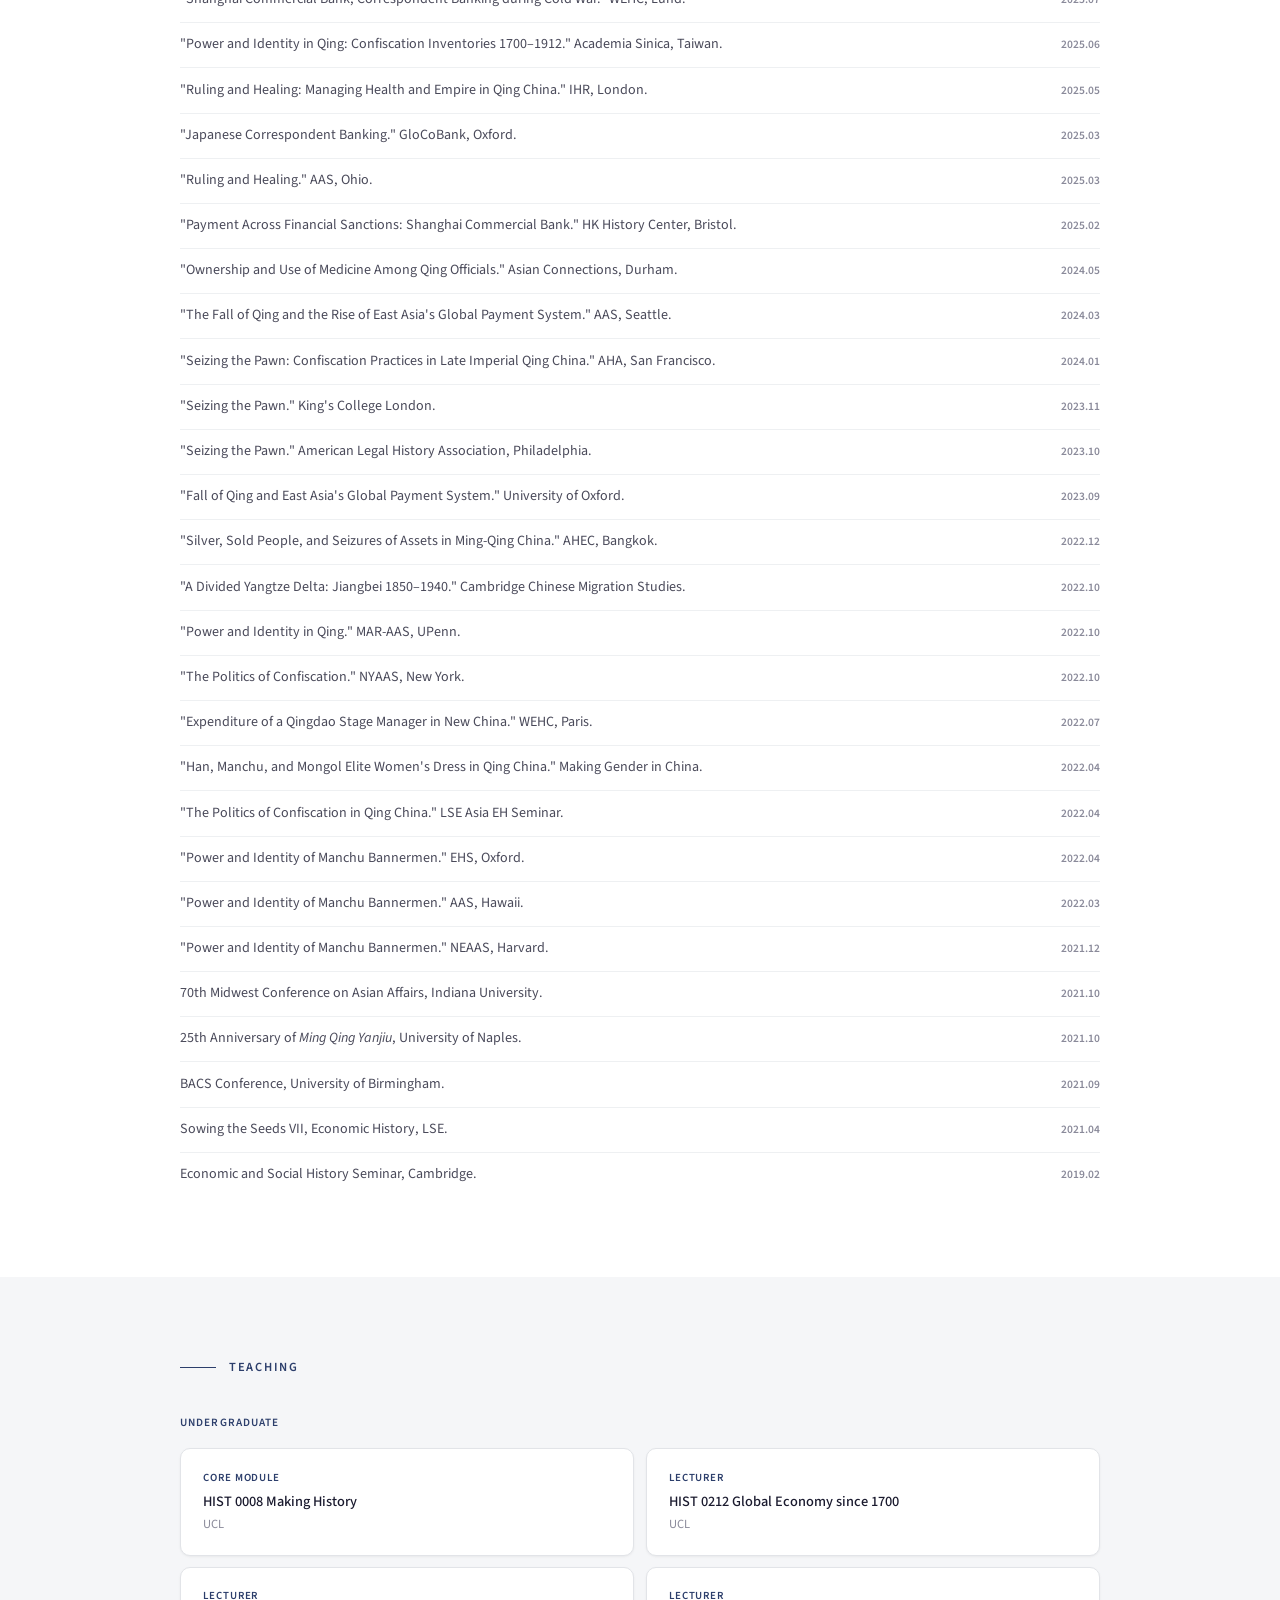
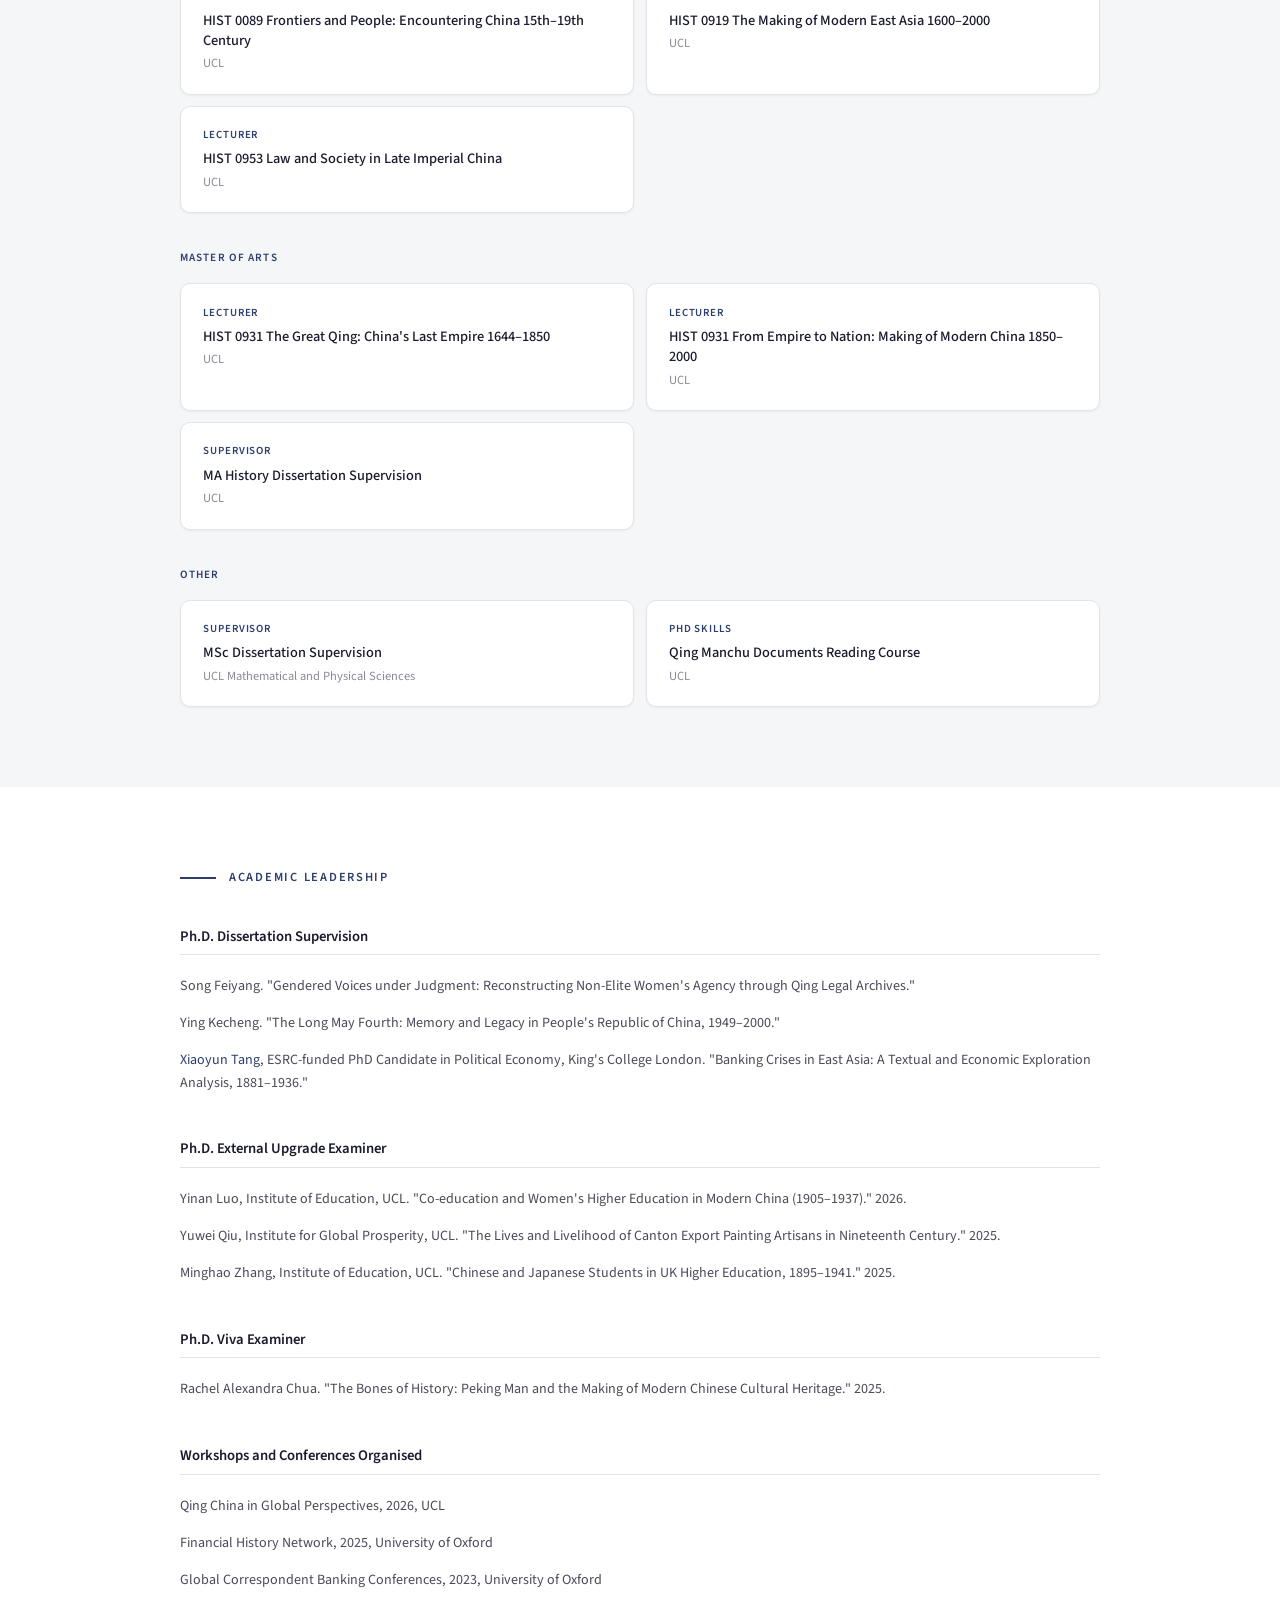
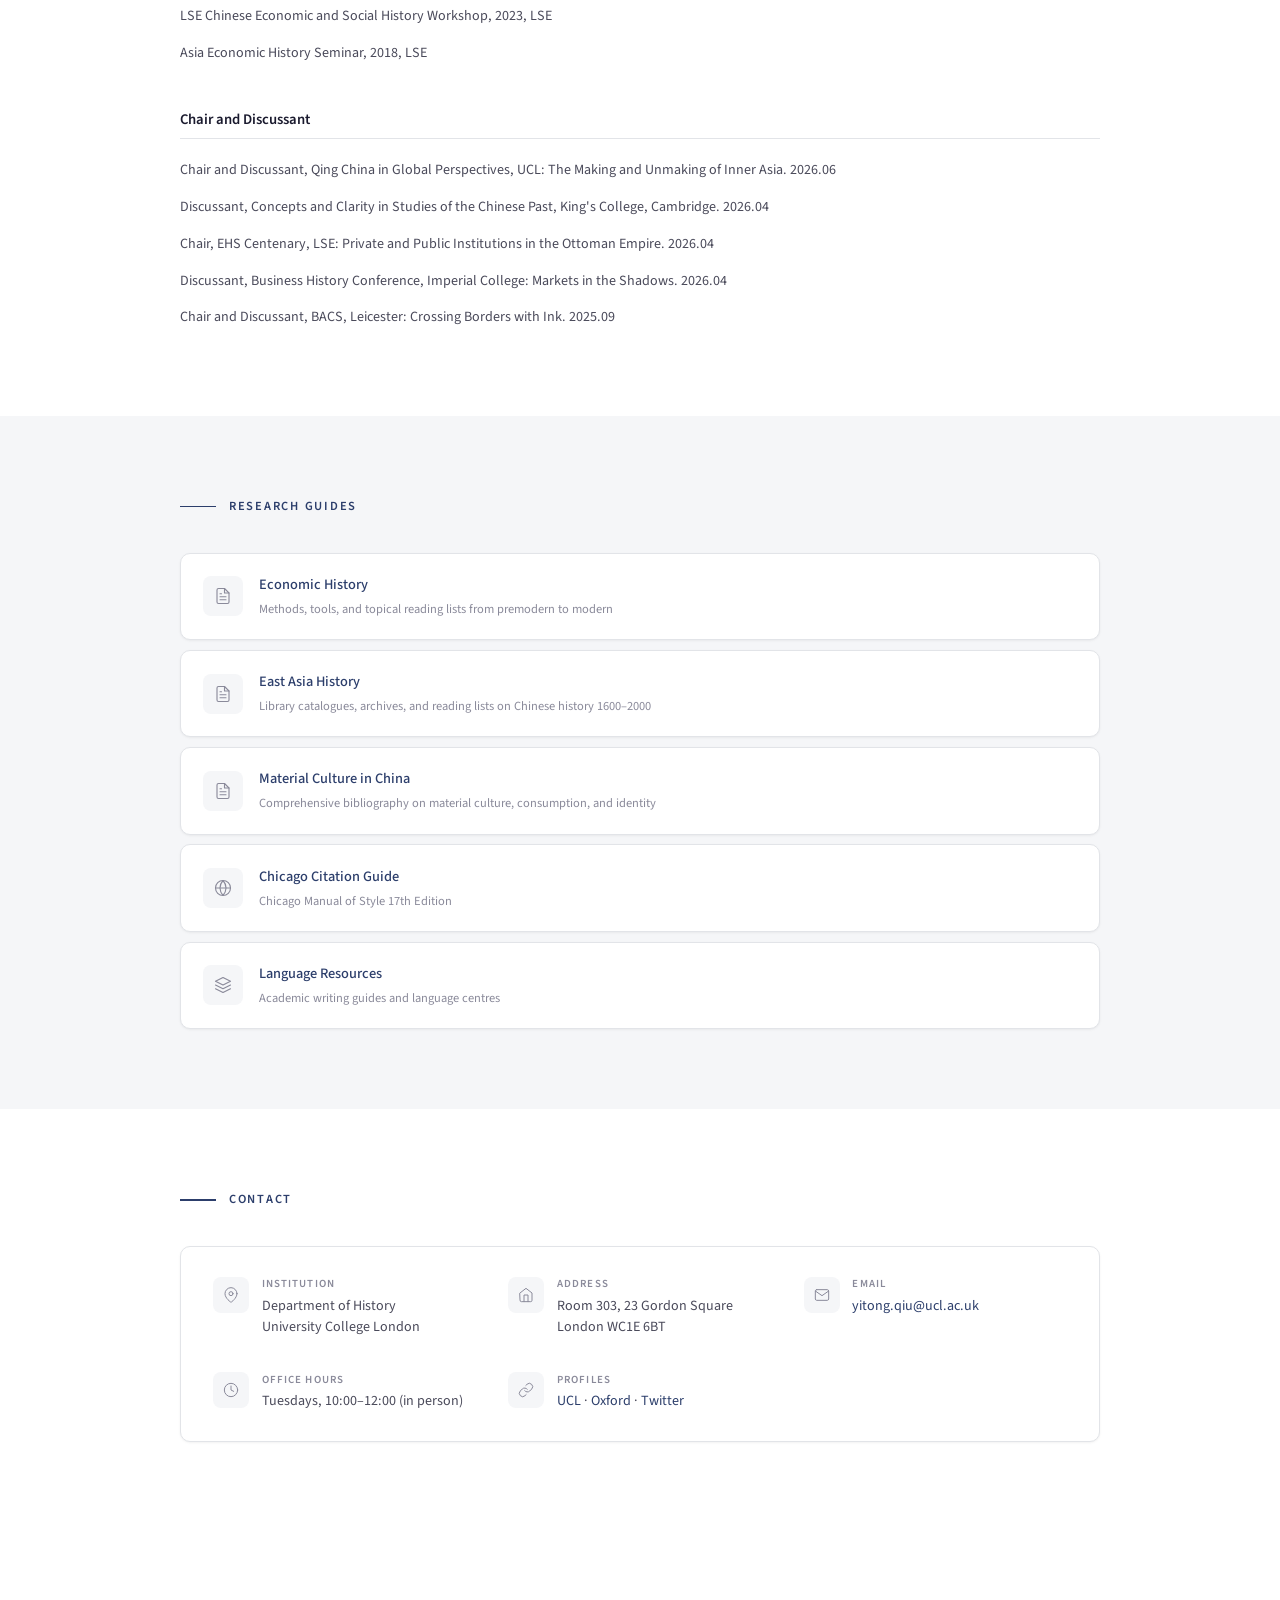
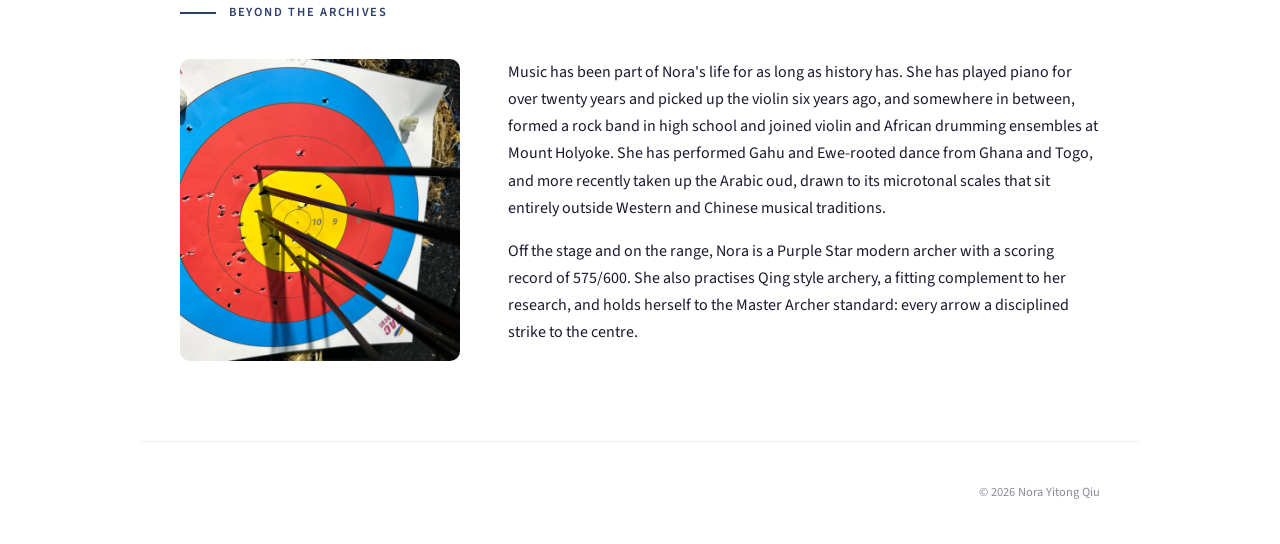
==== commit e52330d7: "Add files via upload" ====
--- a/index.html
+++ b/index.html
@@ -755,6 +755,7 @@
     <div class="section-label"><h2>Presentations and Invited Talks</h2></div>
 
     <div class="pres-item"><span class="pres-text">"The Taste of Care: Medicine, Cuisine, and Distinction in Qing Households." EACS, Venice.</span><span class="pres-year">2026.07</span></div>
+    <div class="pres-item"><span class="pres-text">"Ruling and Healing: Managing Health and Empire in Qing China." King's College, Cambridge.</span><span class="pres-year">2026.04</span></div>
     <div class="pres-item"><span class="pres-text">"East Asia Banking Networks." GloCoBank Workshop, Oxford.</span><span class="pres-year">2026.04</span></div>
     <div class="pres-item"><span class="pres-text">"Credit, Correspondents, and Urban Finance: Shanghai and Tianjin, 1920–45." EHS Centenary, LSE.</span><span class="pres-year">2026.04</span></div>
     <div class="pres-item"><span class="pres-text">"Japanese Correspondent Banking in the 20th Century." WEHC, Lund.</span><span class="pres-year">2025.07</span></div>
@@ -784,7 +785,7 @@
     <div class="pres-item"><span class="pres-text">25th Anniversary of <em>Ming Qing Yanjiu</em>, University of Naples.</span><span class="pres-year">2021.10</span></div>
     <div class="pres-item"><span class="pres-text">BACS Conference, University of Birmingham.</span><span class="pres-year">2021.09</span></div>
     <div class="pres-item"><span class="pres-text">Sowing the Seeds VII, Economic History, LSE.</span><span class="pres-year">2021.04</span></div>
-    <div class="pres-item"><span class="pres-text">Economic and Social History Seminar, Cambridge University.</span><span class="pres-year">2019.02</span></div>
+    <div class="pres-item"><span class="pres-text">Economic and Social History Seminar, Cambridge.</span><span class="pres-year">2019.02</span></div>
   </div>
 </section>
 
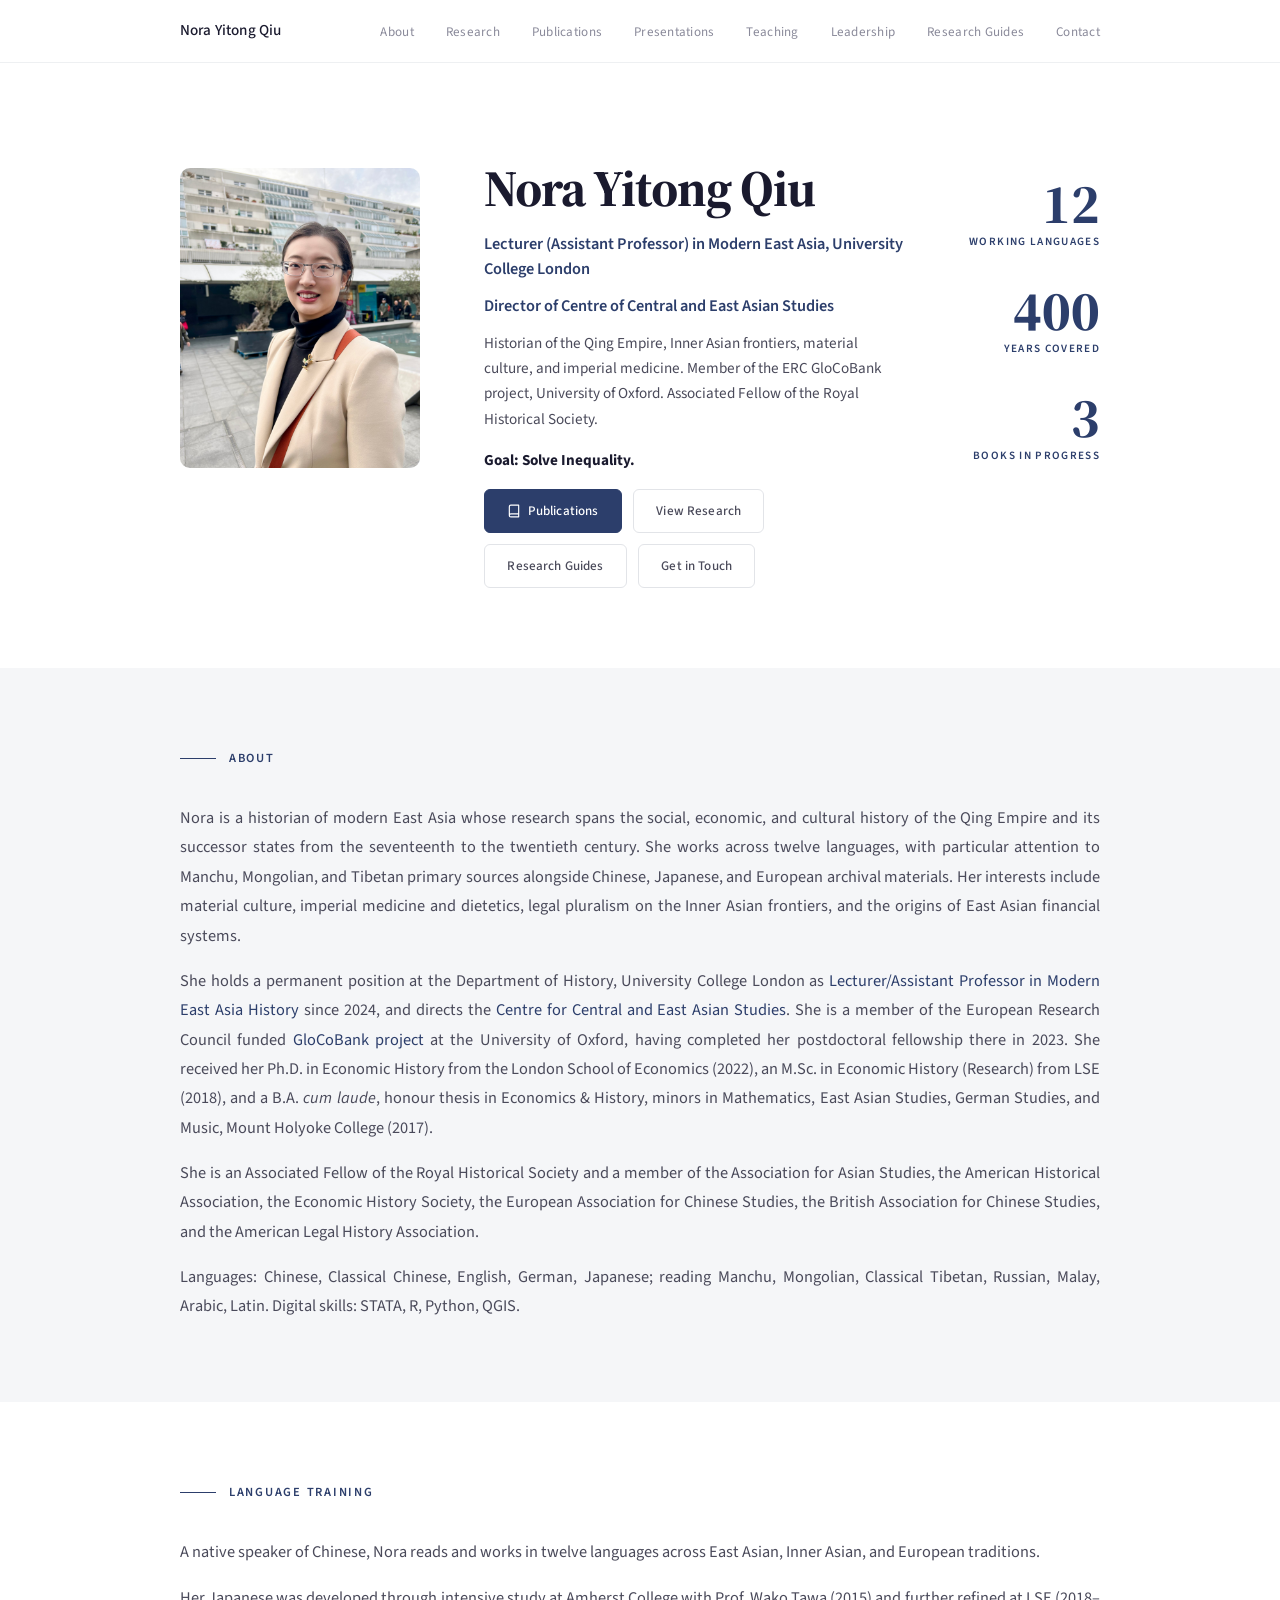
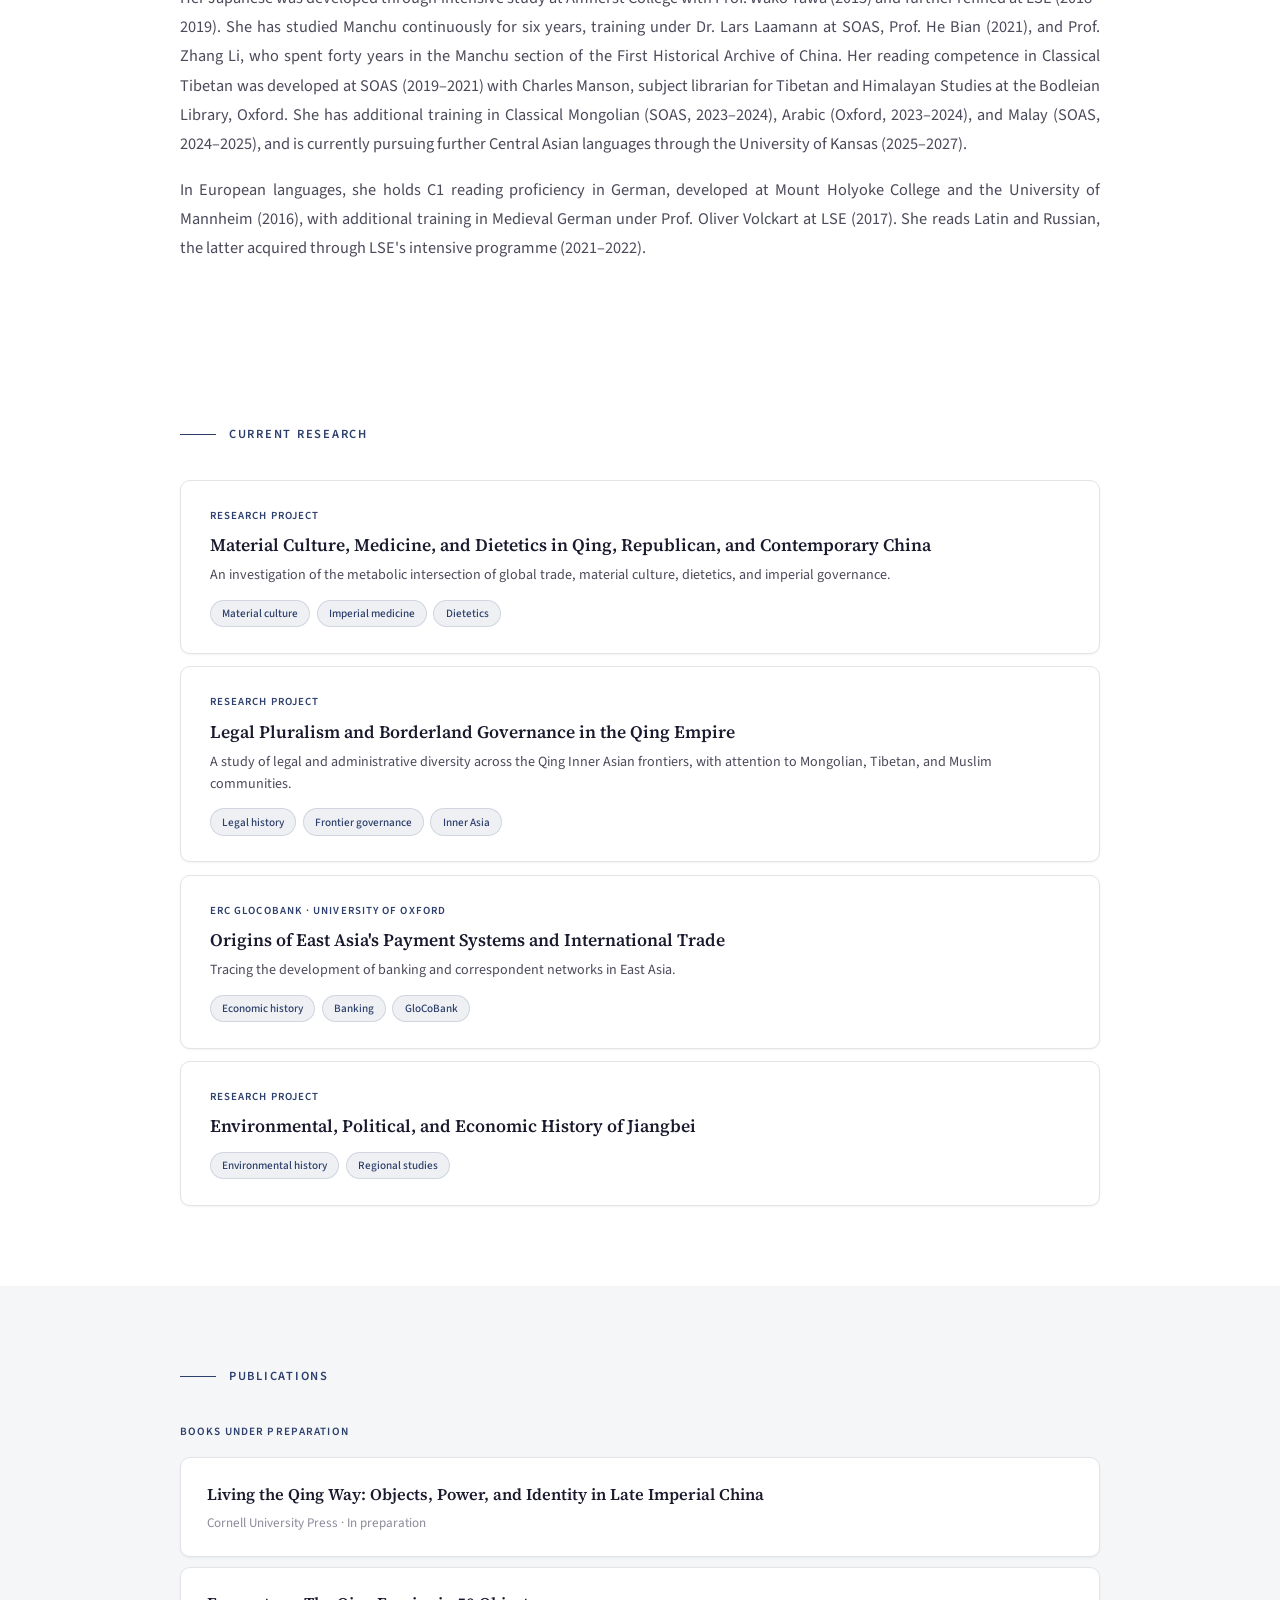
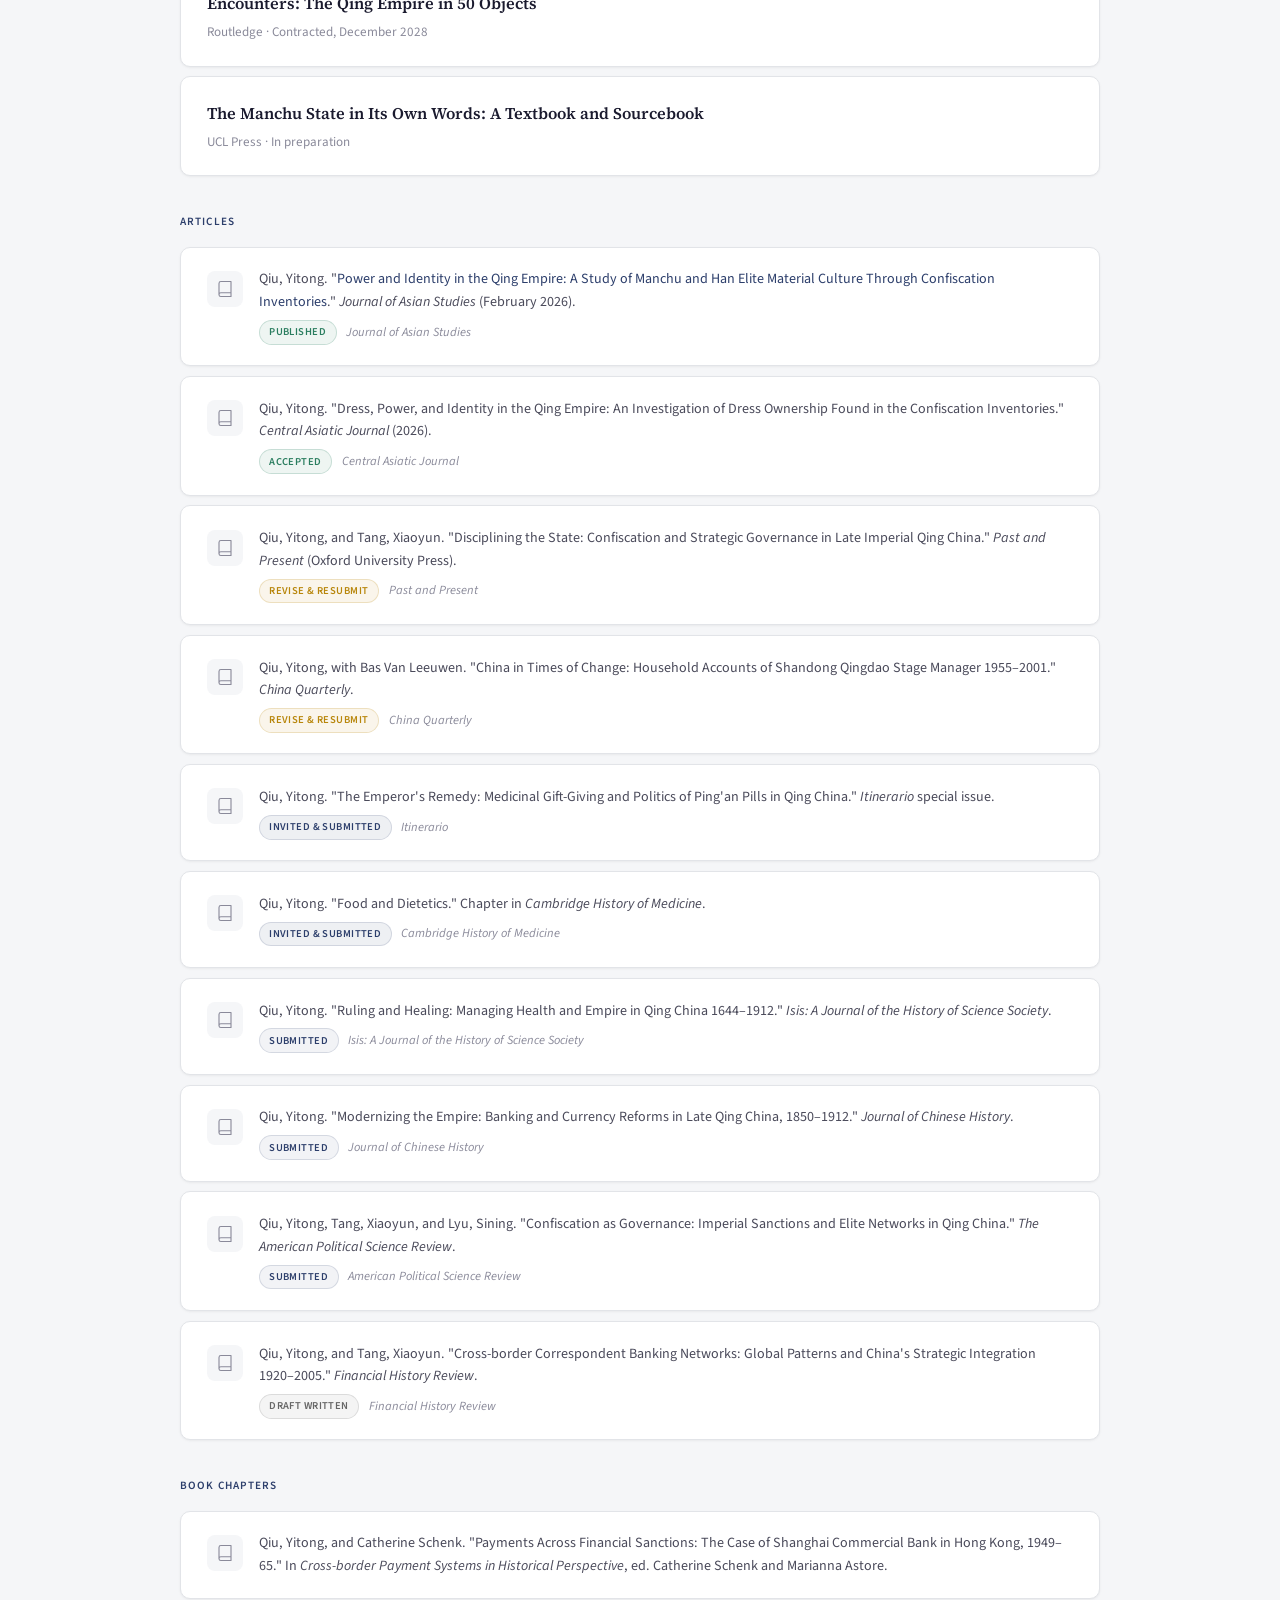
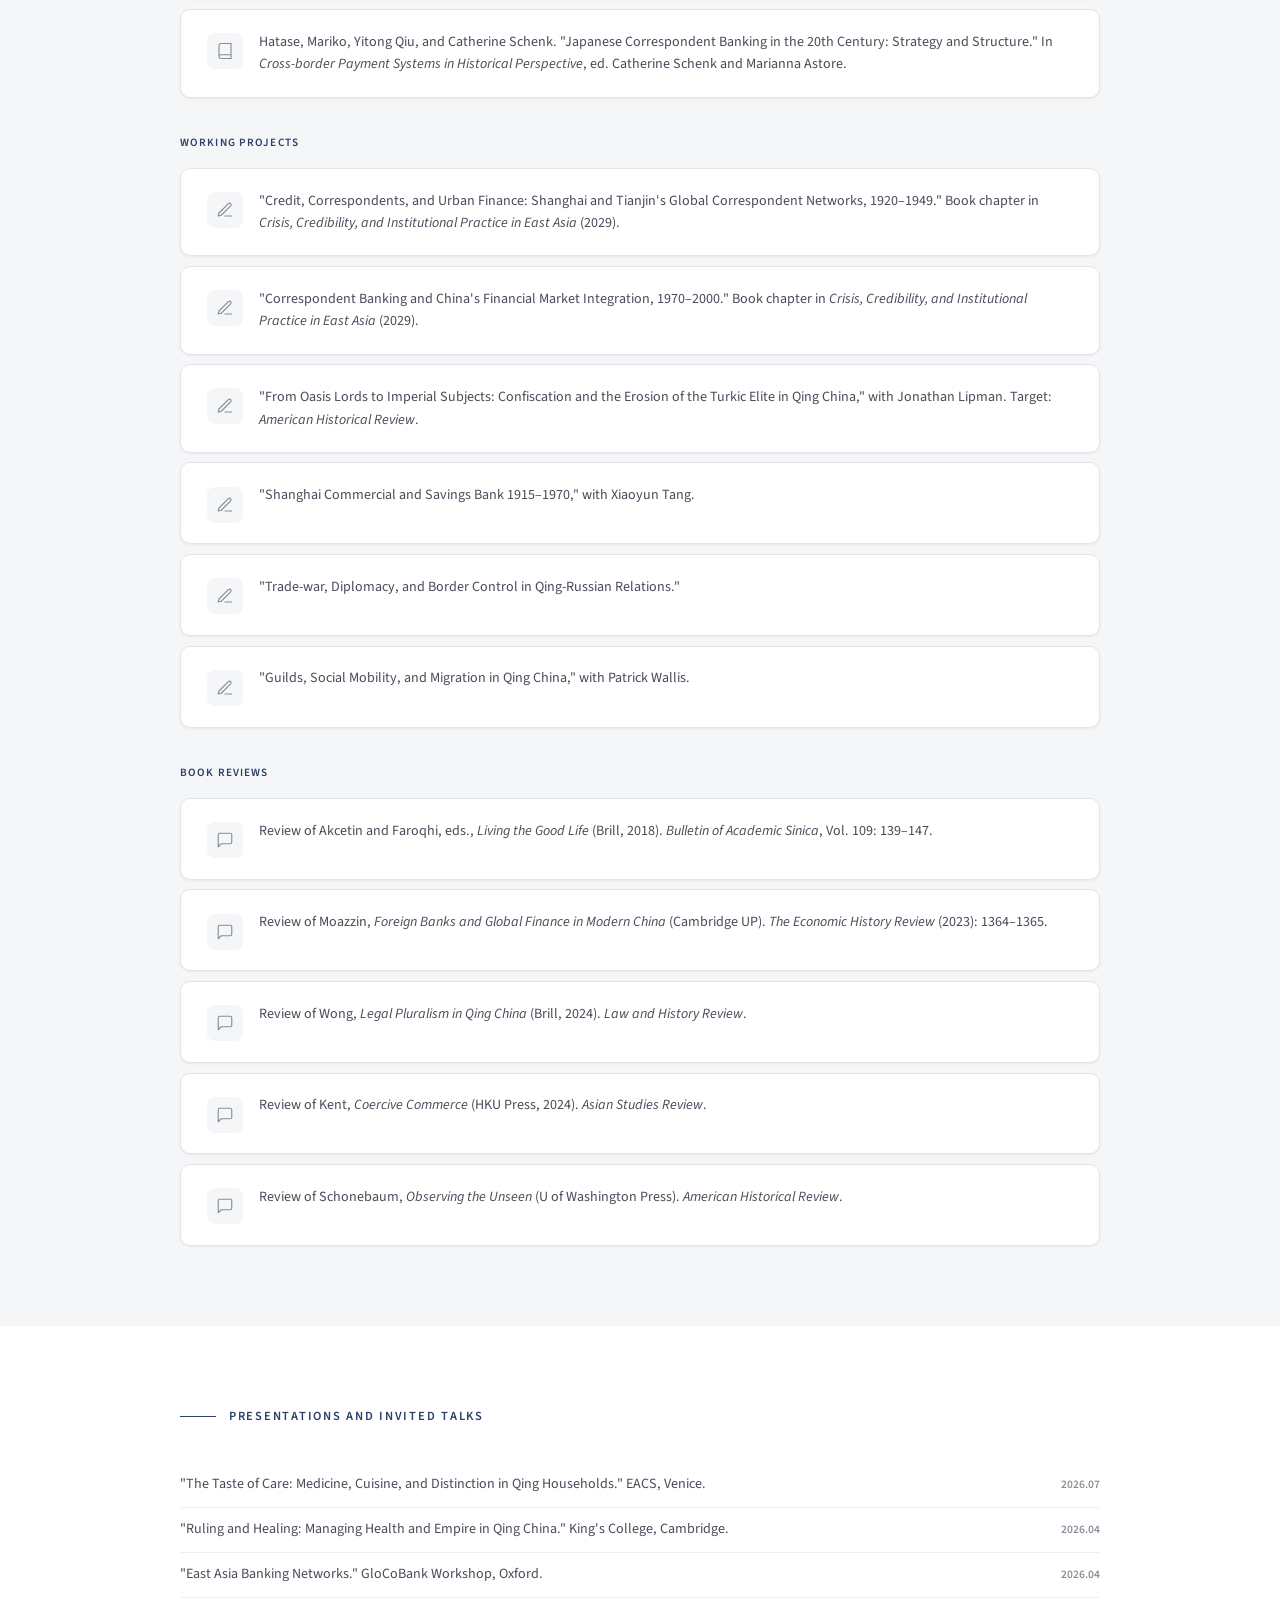
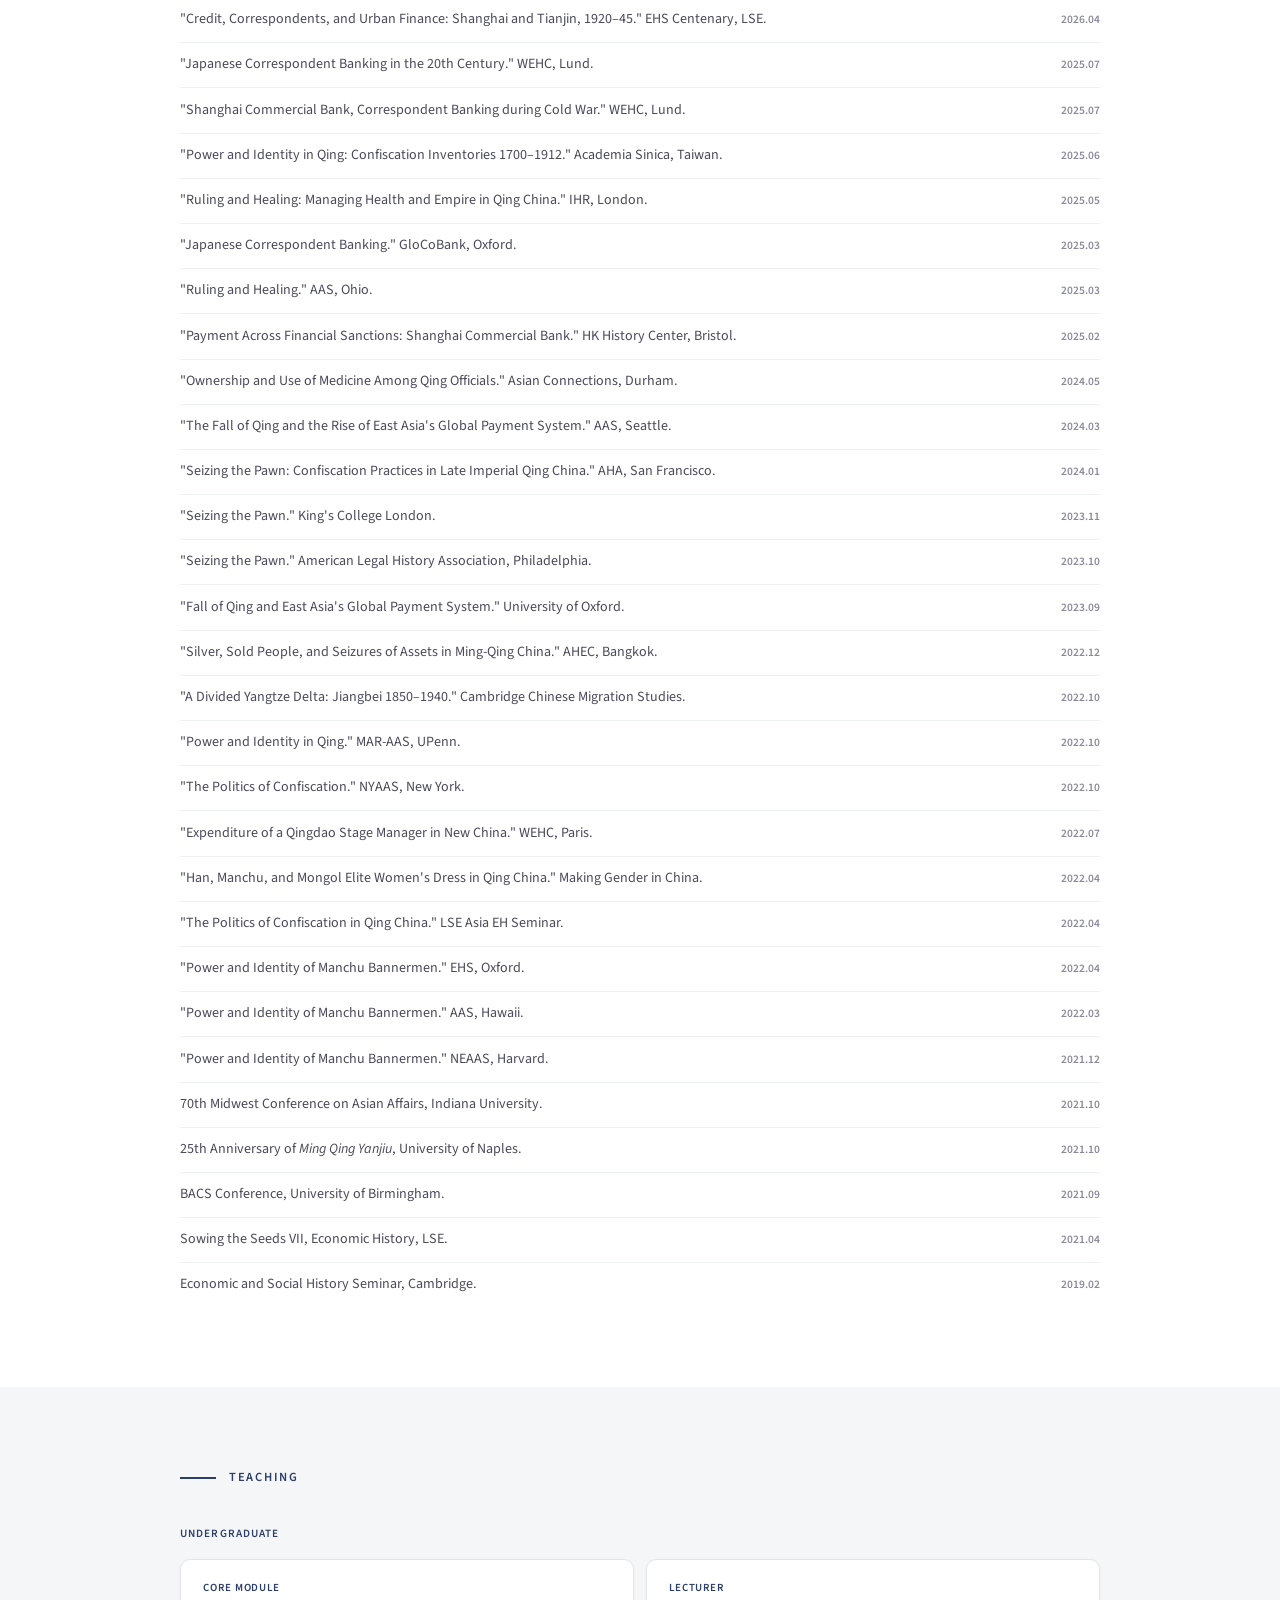
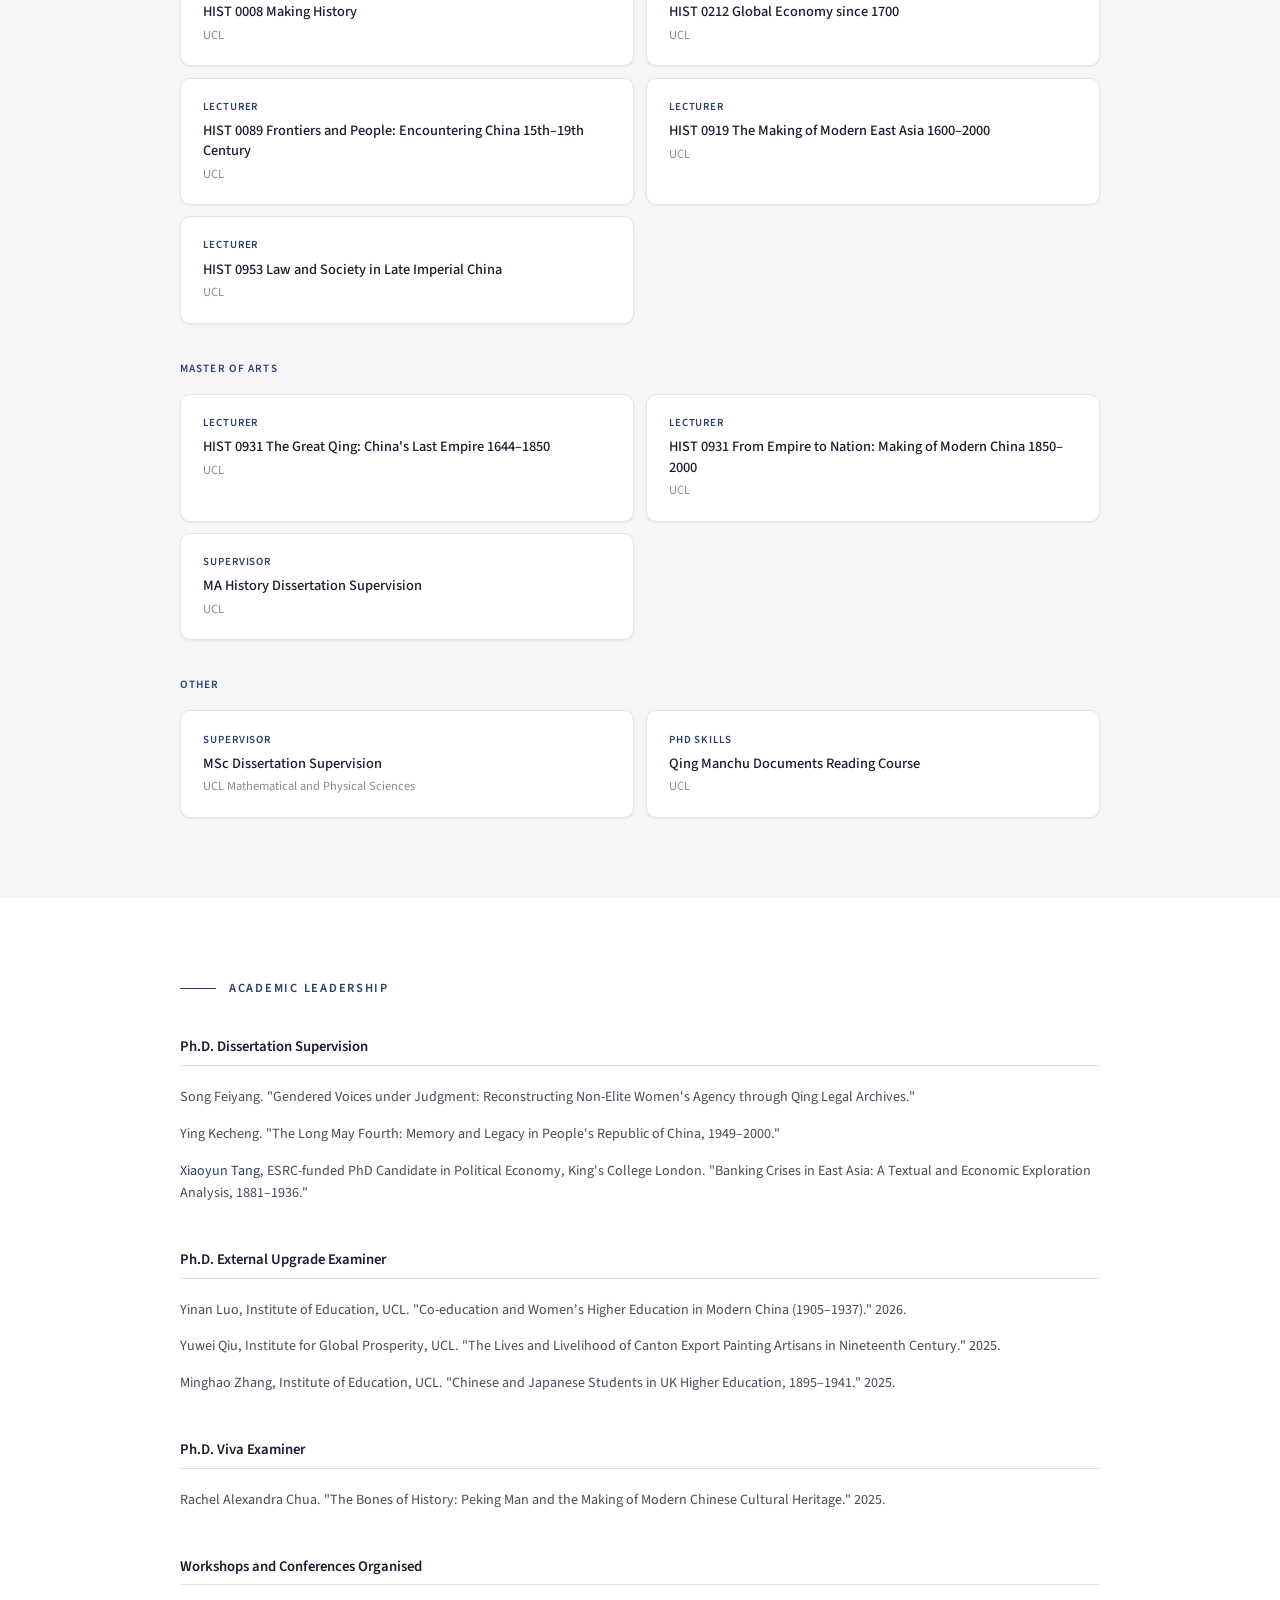
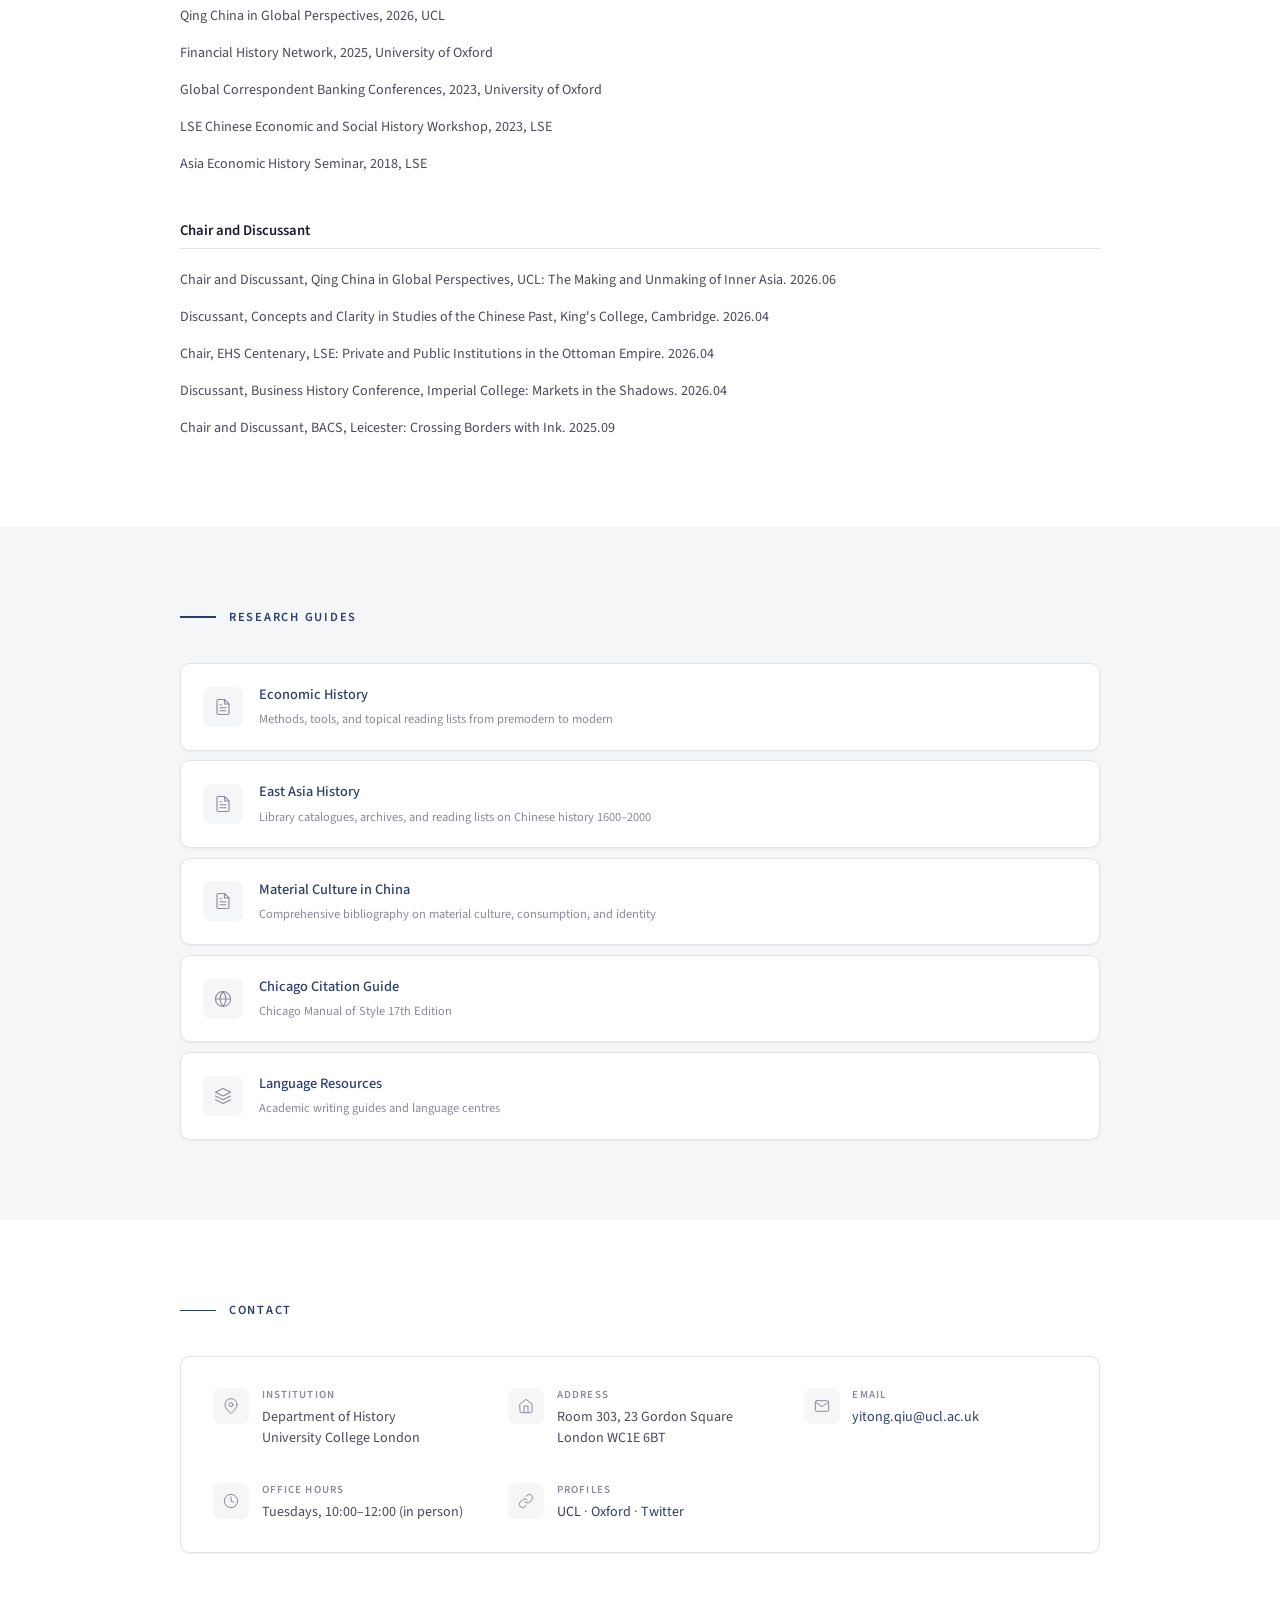
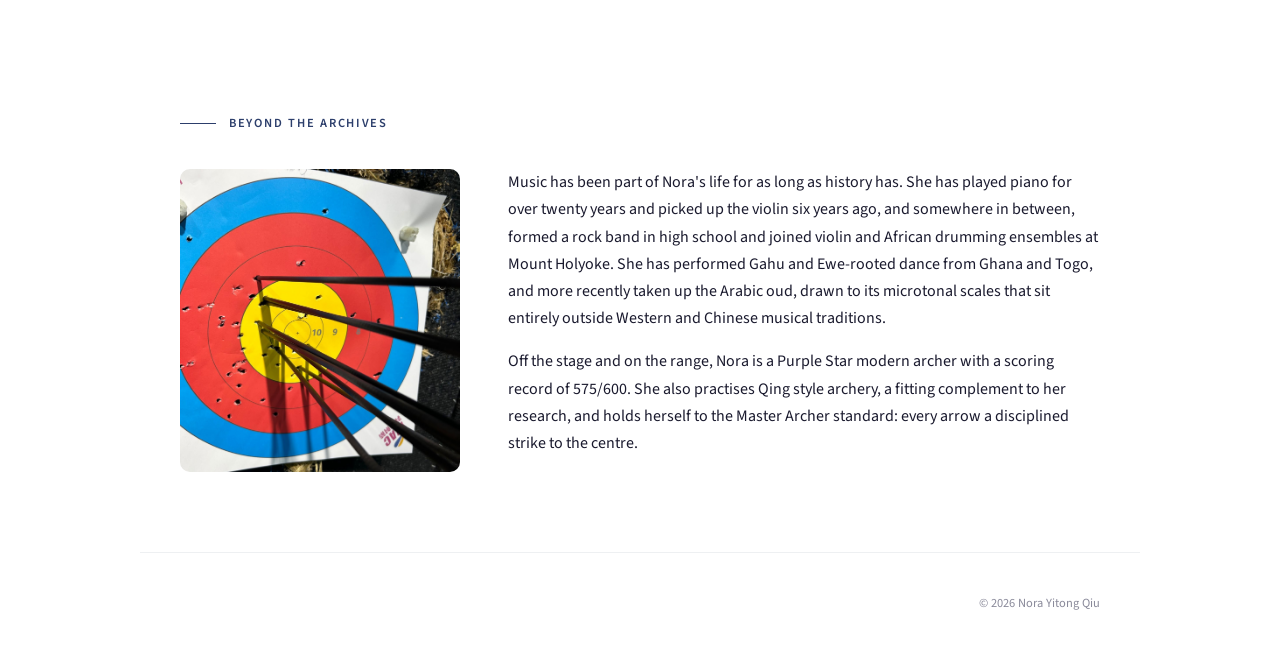
==== commit 9d6e878e: "Add files via upload Signed-off-by: Nora Yitong Qiu <uthaiabalasi@gmail.com>" ====
--- a/index.html
+++ b/index.html
@@ -81,7 +81,7 @@
   max-width: 1000px; margin: 0 auto;
 }
 .hero-grid {
-  display: grid; grid-template-columns: 240px 1fr; gap: 4rem; align-items: start;
+  display: grid; grid-template-columns: 240px 1fr auto; gap: 4rem; align-items: start;
 }
 .hero-text { min-width: 0; }
 .hero h1 {
@@ -105,6 +105,14 @@
   border-radius: var(--card-radius);
 }
 .hero-actions { display: flex; gap: 0.7rem; flex-wrap: wrap; }
+.hero-stats { text-align: right; padding-top: 1rem; }
+.hero-stat { margin-bottom: 2rem; }
+.hero-stat-number { font-family: 'Source Serif 4', 'Source Serif Pro', Georgia, serif; font-size: 3.5rem; font-weight: 700; color: var(--accent); line-height: 1; }
+.hero-stat-label { font-size: 0.7rem; font-weight: 600; letter-spacing: 0.12em; text-transform: uppercase; color: var(--accent); }
+.highlight-cards { display: grid; grid-template-columns: repeat(2, 1fr); gap: 2rem; max-width: 1000px; margin: 0 auto; padding: 0 2.5rem 4rem; }
+.highlight-card { background: var(--bg); border: 1px solid var(--border-light); border-radius: var(--card-radius); padding: 2rem; }
+.highlight-card-title { font-size: 0.75rem; font-weight: 700; letter-spacing: 0.1em; text-transform: uppercase; color: var(--accent); margin-bottom: 0.8rem; }
+.highlight-card-body { font-size: 0.85rem; color: var(--ink-secondary); line-height: 1.6; }
 .btn {
   display: inline-flex; align-items: center; gap: 0.4rem;
   padding: 0.6rem 1.4rem;
@@ -424,6 +432,8 @@
   .hero { padding: 7.5rem 1.5rem 3rem; }
   .hero h1 { font-size: 2.2rem; }
   .hero-grid { grid-template-columns: 1fr; gap: 1.5rem; }
+  .hero-stats { display: flex; gap: 2rem; text-align: center; justify-content: center; }
+  .highlight-cards { grid-template-columns: 1fr; padding: 0 1.5rem 3rem; }
   .hero-photo img { width: 160px; height: 200px; }
   .section-inner { padding: 3.5rem 1.5rem; }
   .nav-inner { padding: 0.8rem 1.5rem; }
@@ -472,6 +482,7 @@
       <p class="hero-subtitle">Lecturer (Assistant Professor) in Modern East Asia, University College London</p>
       <p class="hero-subtitle"><a href="https://www.ucl.ac.uk/social-historical-sciences/history/research/research-projects-and-centres/centre-central-and-east-asian-studies#:~:text=Anchored%20at%20UCL%2C%20department%20of,modern%20period%20to%20the%20present." target="_blank" rel="noopener noreferrer" style="color: inherit; text-decoration: none;">Director of Centre of Central and East Asian Studies</a></p>
       <p class="hero-desc">Historian of the Qing Empire, Inner Asian frontiers, material culture, and imperial medicine. Member of the ERC GloCoBank project, University of Oxford. Associated Fellow of the Royal Historical Society.</p>
+      <p style="font-size: 0.95rem; margin-top: -1rem; margin-bottom: 1rem;"><strong>Goal: Solve Inequality.</strong></p>
       <div class="hero-actions">
         <a href="#publications" class="btn btn-primary">
           <svg width="14" height="14" viewBox="0 0 24 24" fill="none" stroke="currentColor" stroke-width="2" stroke-linecap="round" stroke-linejoin="round"><path d="M4 19.5v-15A2.5 2.5 0 0 1 6.5 2H20v20H6.5a2.5 2.5 0 0 1 0-5H20"/></svg>
@@ -485,8 +496,14 @@
     <div class="hero-photo">
       <img src="[data-uri]